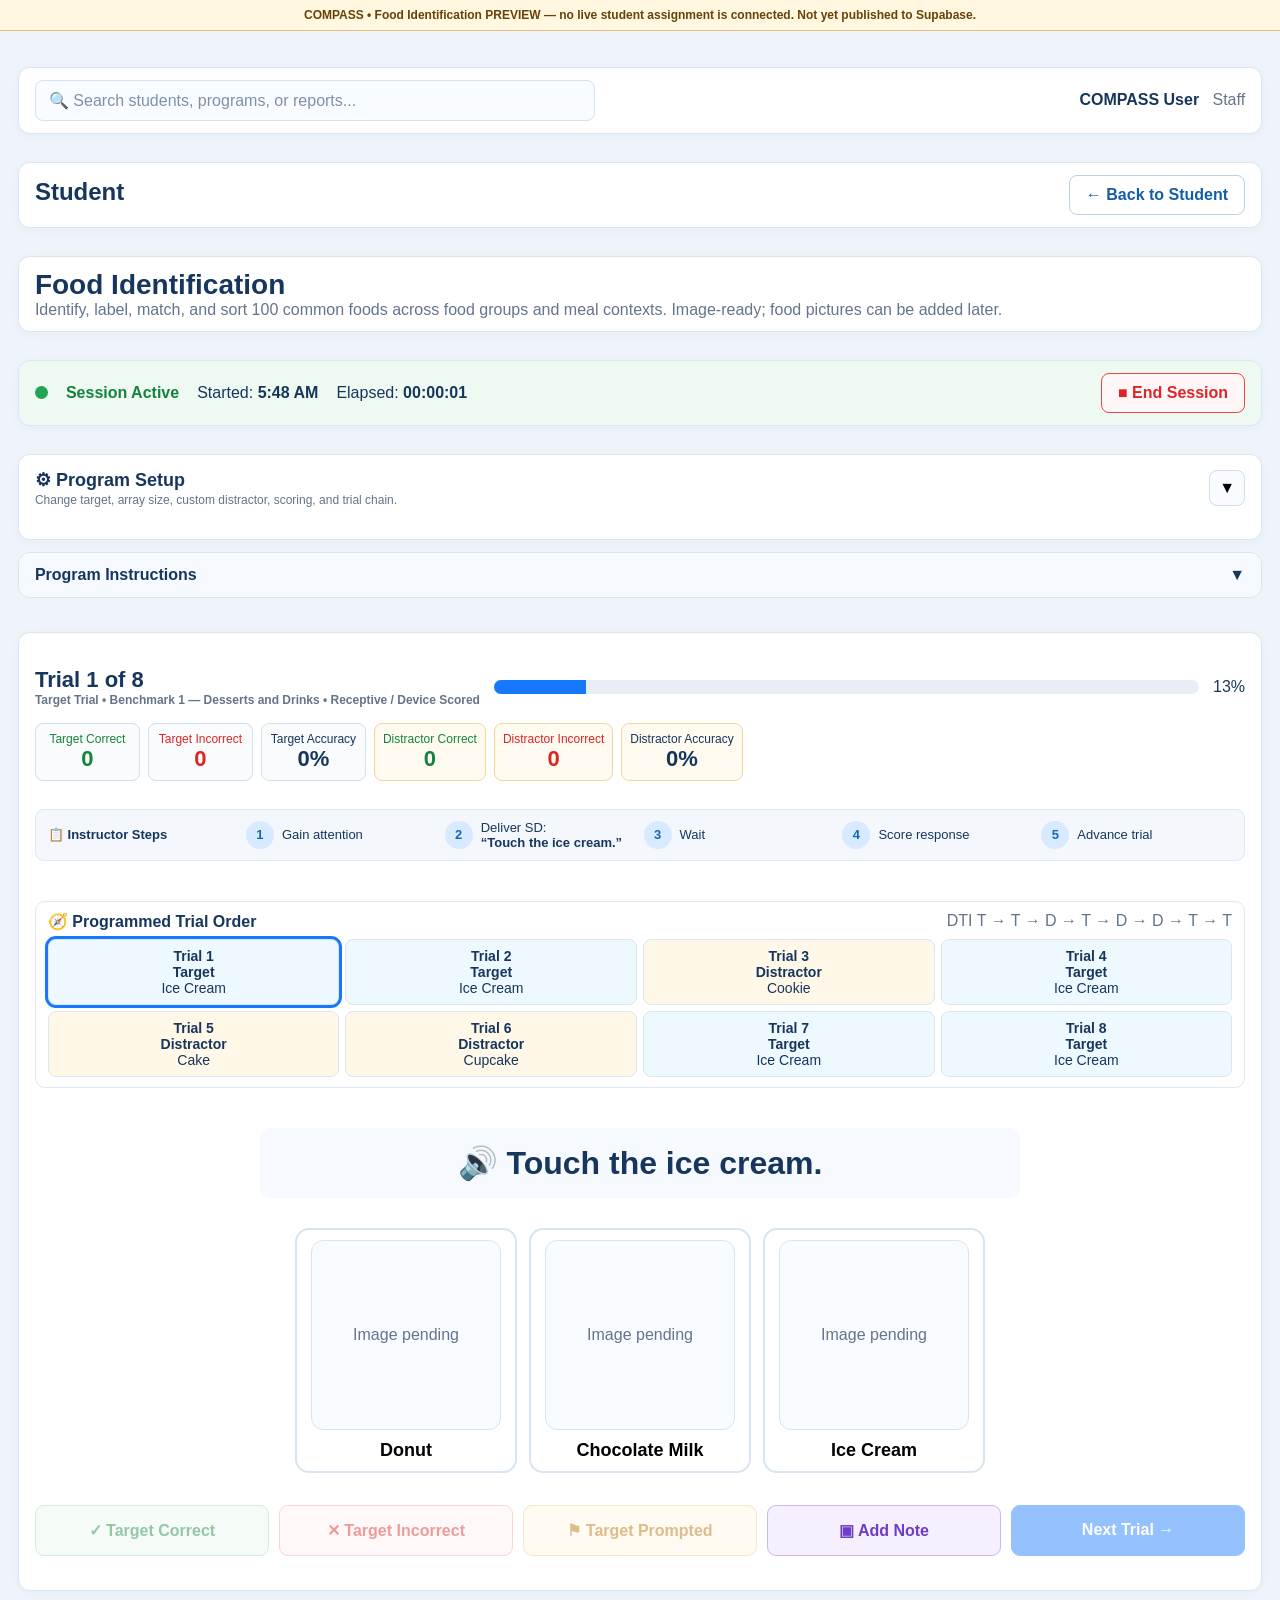
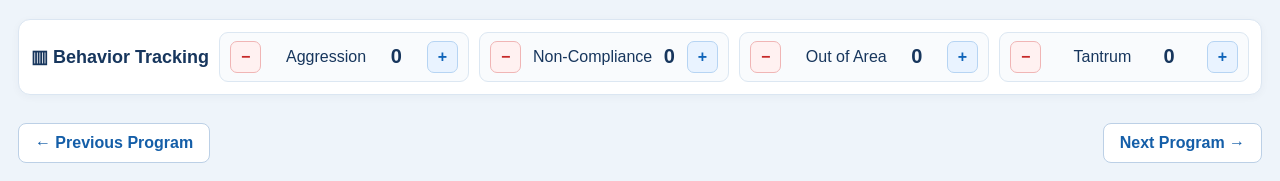
==== food-identification-real-objects-preview.html @ 5c84ad01 "Preview Food Identification real-object mode without publishing to Supabase" ====
<!DOCTYPE html>
<html lang="en">
<head>
<script>window.COMPASS_PROGRAM_CONFIG={"ui":{"image_ready":true,"circuit_chain":true,"benchmark_dropdown":true,"program_setup_rows":2,"mastered_target_distractor":true,"apply_save_inside_program_setup":true,"sorting_subcategory_conditional":true},"targets":[{"id":1,"key":"food-001-ice-cream","name":"Ice Cream","image":null,"metadata":{"category":"Dessert","benchmark":"Starter 1–5","wiki_title":"Ice cream","benchmark_id":"FOOD-B1","image_policy":"Wikimedia Commons Public Domain / CC0 / PDDL only","image_search":"ice cream dessert cone","benchmark_name":"Desserts and Drinks","benchmark_number":1,"sorting_categories":["desserts"]}},{"id":2,"key":"food-002-cookie","name":"Cookie","image":null,"metadata":{"category":"Dessert","benchmark":"Starter 1–5","wiki_title":"Cookie","benchmark_id":"FOOD-B1","image_policy":"Wikimedia Commons Public Domain / CC0 / PDDL only","image_search":"cookie dessert food","benchmark_name":"Desserts and Drinks","benchmark_number":1,"sorting_categories":["desserts"]}},{"id":3,"key":"food-003-cake","name":"Cake","image":null,"metadata":{"category":"Dessert","benchmark":"Starter 1–5","wiki_title":"Cake","benchmark_id":"FOOD-B1","image_policy":"Wikimedia Commons Public Domain / CC0 / PDDL only","image_search":"cake dessert food","benchmark_name":"Desserts and Drinks","benchmark_number":1,"sorting_categories":["desserts"]}},{"id":4,"key":"food-004-cupcake","name":"Cupcake","image":null,"metadata":{"category":"Dessert","benchmark":"Starter 1–5","wiki_title":"Cupcake","benchmark_id":"FOOD-B1","image_policy":"Wikimedia Commons Public Domain / CC0 / PDDL only","image_search":"cupcake dessert food","benchmark_name":"Desserts and Drinks","benchmark_number":1,"sorting_categories":["desserts"]}},{"id":5,"key":"food-005-donut","name":"Donut","image":null,"metadata":{"category":"Dessert","benchmark":"Starter 1–5","wiki_title":"Doughnut","benchmark_id":"FOOD-B1","image_policy":"Wikimedia Commons Public Domain / CC0 / PDDL only","image_search":"doughnut donut food","benchmark_name":"Desserts and Drinks","benchmark_number":1,"sorting_categories":["desserts"]}},{"id":6,"key":"food-006-brownie","name":"Brownie","image":null,"metadata":{"category":"Dessert","benchmark":"Early 1–10","wiki_title":"Chocolate brownie","benchmark_id":"FOOD-B1","image_policy":"Wikimedia Commons Public Domain / CC0 / PDDL only","image_search":"chocolate brownie dessert food","benchmark_name":"Desserts and Drinks","benchmark_number":1,"sorting_categories":["desserts"]}},{"id":7,"key":"food-007-pie","name":"Pie","image":null,"metadata":{"category":"Dessert","benchmark":"Early 1–10","wiki_title":"Pie","benchmark_id":"FOOD-B1","image_policy":"Wikimedia Commons Public Domain / CC0 / PDDL only","image_search":"pie dessert food","benchmark_name":"Desserts and Drinks","benchmark_number":1,"sorting_categories":["desserts"]}},{"id":8,"key":"food-008-popsicle","name":"Popsicle","image":null,"metadata":{"category":"Dessert","benchmark":"Early 1–10","wiki_title":"Ice pop","benchmark_id":"FOOD-B1","image_policy":"Wikimedia Commons Public Domain / CC0 / PDDL only","image_search":"ice pop popsicle frozen dessert","benchmark_name":"Desserts and Drinks","benchmark_number":1,"sorting_categories":["desserts"]}},{"id":9,"key":"food-009-pudding","name":"Pudding","image":null,"metadata":{"category":"Dessert","benchmark":"Early 1–10","wiki_title":"Pudding","benchmark_id":"FOOD-B1","image_policy":"Wikimedia Commons Public Domain / CC0 / PDDL only","image_search":"pudding dessert food","benchmark_name":"Desserts and Drinks","benchmark_number":1,"sorting_categories":["desserts"]}},{"id":10,"key":"food-010-chocolate","name":"Chocolate","image":null,"metadata":{"category":"Dessert","benchmark":"Early 1–10","wiki_title":"Chocolate","benchmark_id":"FOOD-B1","image_policy":"Wikimedia Commons Public Domain / CC0 / PDDL only","image_search":"chocolate pieces food","benchmark_name":"Desserts and Drinks","benchmark_number":1,"sorting_categories":["desserts"]}},{"id":11,"key":"food-011-candy","name":"Candy","image":null,"metadata":{"category":"Dessert","benchmark":"Intermediate 1–20","wiki_title":"Candy","benchmark_id":"FOOD-B1","image_policy":"Wikimedia Commons Public Domain / CC0 / PDDL only","image_search":"candy sweets food","benchmark_name":"Desserts and Drinks","benchmark_number":1,"sorting_categories":["desserts"]}},{"id":12,"key":"food-012-water","name":"Water","image":null,"metadata":{"category":"Drink","benchmark":"Intermediate 1–20","wiki_title":"Drinking water","benchmark_id":"FOOD-B1","image_policy":"Wikimedia Commons Public Domain / CC0 / PDDL only","image_search":"glass drinking water","benchmark_name":"Desserts and Drinks","benchmark_number":1,"sorting_categories":["drinks"]}},{"id":13,"key":"food-013-milk","name":"Milk","image":null,"metadata":{"category":"Drink","benchmark":"Intermediate 1–20","wiki_title":"Milk","benchmark_id":"FOOD-B1","image_policy":"Wikimedia Commons Public Domain / CC0 / PDDL only","image_search":"glass milk drink","benchmark_name":"Desserts and Drinks","benchmark_number":1,"sorting_categories":["drinks"]}},{"id":14,"key":"food-014-apple-juice","name":"Apple Juice","image":null,"metadata":{"category":"Drink","benchmark":"Intermediate 1–20","wiki_title":"Apple juice","benchmark_id":"FOOD-B1","image_policy":"Wikimedia Commons Public Domain / CC0 / PDDL only","image_search":"apple juice drink glass","benchmark_name":"Desserts and Drinks","benchmark_number":1,"sorting_categories":["drinks"]}},{"id":15,"key":"food-015-orange-juice","name":"Orange Juice","image":null,"metadata":{"category":"Drink","benchmark":"Intermediate 1–20","wiki_title":"Orange juice","benchmark_id":"FOOD-B1","image_policy":"Wikimedia Commons Public Domain / CC0 / PDDL only","image_search":"orange juice drink glass","benchmark_name":"Desserts and Drinks","benchmark_number":1,"sorting_categories":["drinks"]}},{"id":16,"key":"food-016-lemonade","name":"Lemonade","image":null,"metadata":{"category":"Drink","benchmark":"Intermediate 1–20","wiki_title":"Lemonade","benchmark_id":"FOOD-B1","image_policy":"Wikimedia Commons Public Domain / CC0 / PDDL only","image_search":"lemonade drink glass","benchmark_name":"Desserts and Drinks","benchmark_number":1,"sorting_categories":["drinks"]}},{"id":17,"key":"food-017-chocolate-milk","name":"Chocolate Milk","image":null,"metadata":{"category":"Drink","benchmark":"Intermediate 1–20","wiki_title":"Chocolate milk","benchmark_id":"FOOD-B1","image_policy":"Wikimedia Commons Public Domain / CC0 / PDDL only","image_search":"chocolate milk drink","benchmark_name":"Desserts and Drinks","benchmark_number":1,"sorting_categories":["drinks"]}},{"id":18,"key":"food-018-smoothie","name":"Smoothie","image":null,"metadata":{"category":"Drink","benchmark":"Intermediate 1–20","wiki_title":"Smoothie","benchmark_id":"FOOD-B1","image_policy":"Wikimedia Commons Public Domain / CC0 / PDDL only","image_search":"fruit smoothie drink","benchmark_name":"Desserts and Drinks","benchmark_number":1,"sorting_categories":["drinks"]}},{"id":19,"key":"food-019-tea","name":"Tea","image":null,"metadata":{"category":"Drink","benchmark":"Intermediate 1–20","wiki_title":"Tea","benchmark_id":"FOOD-B1","image_policy":"Wikimedia Commons Public Domain / CC0 / PDDL only","image_search":"cup tea drink","benchmark_name":"Desserts and Drinks","benchmark_number":1,"sorting_categories":["drinks"]}},{"id":20,"key":"food-020-coffee","name":"Coffee","image":null,"metadata":{"category":"Drink","benchmark":"Intermediate 1–20","wiki_title":"Coffee","benchmark_id":"FOOD-B1","image_policy":"Wikimedia Commons Public Domain / CC0 / PDDL only","image_search":"cup coffee drink","benchmark_name":"Desserts and Drinks","benchmark_number":1,"sorting_categories":["drinks"]}},{"id":21,"key":"food-021-chips","name":"Chips","image":null,"metadata":{"category":"Snack","benchmark":"Advanced 1–40","wiki_title":"Potato chip","benchmark_id":"FOOD-B2","image_policy":"Wikimedia Commons Public Domain / CC0 / PDDL only","image_search":"potato chips snack food","benchmark_name":"Snacks and Breakfast Foods","benchmark_number":2,"sorting_categories":["snacks"]}},{"id":22,"key":"food-022-crackers","name":"Crackers","image":null,"metadata":{"category":"Snack","benchmark":"Advanced 1–40","wiki_title":"Cracker (food)","benchmark_id":"FOOD-B2","image_policy":"Wikimedia Commons Public Domain / CC0 / PDDL only","image_search":"crackers snack food","benchmark_name":"Snacks and Breakfast Foods","benchmark_number":2,"sorting_categories":["snacks"]}},{"id":23,"key":"food-023-pretzels","name":"Pretzels","image":null,"metadata":{"category":"Snack","benchmark":"Advanced 1–40","wiki_title":"Pretzel","benchmark_id":"FOOD-B2","image_policy":"Wikimedia Commons Public Domain / CC0 / PDDL only","image_search":"pretzel snack food","benchmark_name":"Snacks and Breakfast Foods","benchmark_number":2,"sorting_categories":["snacks"]}},{"id":24,"key":"food-024-popcorn","name":"Popcorn","image":null,"metadata":{"category":"Snack","benchmark":"Advanced 1–40","wiki_title":"Popcorn","benchmark_id":"FOOD-B2","image_policy":"Wikimedia Commons Public Domain / CC0 / PDDL only","image_search":"popcorn snack bowl","benchmark_name":"Snacks and Breakfast Foods","benchmark_number":2,"sorting_categories":["snacks"]}},{"id":25,"key":"food-025-granola-bar","name":"Granola Bar","image":null,"metadata":{"category":"Snack","benchmark":"Advanced 1–40","wiki_title":"Granola bar","benchmark_id":"FOOD-B2","image_policy":"Wikimedia Commons Public Domain / CC0 / PDDL only","image_search":"granola bar snack","benchmark_name":"Snacks and Breakfast Foods","benchmark_number":2,"sorting_categories":["snacks"]}},{"id":26,"key":"food-026-applesauce","name":"Applesauce","image":null,"metadata":{"category":"Snack","benchmark":"Advanced 1–40","wiki_title":"Apple sauce","benchmark_id":"FOOD-B2","image_policy":"Wikimedia Commons Public Domain / CC0 / PDDL only","image_search":"applesauce food","benchmark_name":"Snacks and Breakfast Foods","benchmark_number":2,"sorting_categories":["snacks"]}},{"id":27,"key":"food-027-raisins","name":"Raisins","image":null,"metadata":{"category":"Snack","benchmark":"Advanced 1–40","wiki_title":"Raisin","benchmark_id":"FOOD-B2","image_policy":"Wikimedia Commons Public Domain / CC0 / PDDL only","image_search":"raisins food snack","benchmark_name":"Snacks and Breakfast Foods","benchmark_number":2,"sorting_categories":["snacks"]}},{"id":28,"key":"food-028-yogurt","name":"Yogurt","image":null,"metadata":{"category":"Snack","benchmark":"Advanced 1–40","wiki_title":"Yogurt","benchmark_id":"FOOD-B2","image_policy":"Wikimedia Commons Public Domain / CC0 / PDDL only","image_search":"yogurt food bowl","benchmark_name":"Snacks and Breakfast Foods","benchmark_number":2,"sorting_categories":["snacks"]}},{"id":29,"key":"food-029-cheese","name":"Cheese","image":null,"metadata":{"category":"Snack","benchmark":"Advanced 1–40","wiki_title":"Cheese","benchmark_id":"FOOD-B2","image_policy":"Wikimedia Commons Public Domain / CC0 / PDDL only","image_search":"cheese food","benchmark_name":"Snacks and Breakfast Foods","benchmark_number":2,"sorting_categories":["snacks"]}},{"id":30,"key":"food-030-trail-mix","name":"Trail Mix","image":null,"metadata":{"category":"Snack","benchmark":"Advanced 1–40","wiki_title":"Trail mix","benchmark_id":"FOOD-B2","image_policy":"Wikimedia Commons Public Domain / CC0 / PDDL only","image_search":"trail mix snack","benchmark_name":"Snacks and Breakfast Foods","benchmark_number":2,"sorting_categories":["snacks"]}},{"id":31,"key":"food-031-peanut-butter","name":"Peanut Butter","image":null,"metadata":{"category":"Snack / Spread","benchmark":"Advanced 1–40","wiki_title":"Peanut butter","benchmark_id":"FOOD-B2","image_policy":"Wikimedia Commons Public Domain / CC0 / PDDL only","image_search":"peanut butter spread","benchmark_name":"Snacks and Breakfast Foods","benchmark_number":2,"sorting_categories":["snacks","condiments_spreads"]}},{"id":32,"key":"food-032-cereal","name":"Cereal","image":null,"metadata":{"category":"Breakfast","benchmark":"Advanced 1–40","wiki_title":"Breakfast cereal","benchmark_id":"FOOD-B2","image_policy":"Wikimedia Commons Public Domain / CC0 / PDDL only","image_search":"breakfast cereal bowl","benchmark_name":"Snacks and Breakfast Foods","benchmark_number":2,"sorting_categories":["breakfast"]}},{"id":33,"key":"food-033-pancakes","name":"Pancakes","image":null,"metadata":{"category":"Breakfast","benchmark":"Advanced 1–40","wiki_title":"Pancake","benchmark_id":"FOOD-B2","image_policy":"Wikimedia Commons Public Domain / CC0 / PDDL only","image_search":"pancakes breakfast food","benchmark_name":"Snacks and Breakfast Foods","benchmark_number":2,"sorting_categories":["breakfast"]}},{"id":34,"key":"food-034-waffles","name":"Waffles","image":null,"metadata":{"category":"Breakfast","benchmark":"Advanced 1–40","wiki_title":"Waffle","benchmark_id":"FOOD-B2","image_policy":"Wikimedia Commons Public Domain / CC0 / PDDL only","image_search":"waffles breakfast food","benchmark_name":"Snacks and Breakfast Foods","benchmark_number":2,"sorting_categories":["breakfast"]}},{"id":35,"key":"food-035-eggs","name":"Eggs","image":null,"metadata":{"category":"Breakfast","benchmark":"Advanced 1–40","wiki_title":"Fried egg","benchmark_id":"FOOD-B2","image_policy":"Wikimedia Commons Public Domain / CC0 / PDDL only","image_search":"cooked eggs breakfast","benchmark_name":"Snacks and Breakfast Foods","benchmark_number":2,"sorting_categories":["breakfast"]}},{"id":36,"key":"food-036-toast","name":"Toast","image":null,"metadata":{"category":"Breakfast","benchmark":"Advanced 1–40","wiki_title":"Toast (food)","benchmark_id":"FOOD-B2","image_policy":"Wikimedia Commons Public Domain / CC0 / PDDL only","image_search":"toast bread breakfast food","benchmark_name":"Snacks and Breakfast Foods","benchmark_number":2,"sorting_categories":["breakfast"]}},{"id":37,"key":"food-037-bacon","name":"Bacon","image":null,"metadata":{"category":"Breakfast","benchmark":"Advanced 1–40","wiki_title":"Bacon","benchmark_id":"FOOD-B2","image_policy":"Wikimedia Commons Public Domain / CC0 / PDDL only","image_search":"cooked bacon food","benchmark_name":"Snacks and Breakfast Foods","benchmark_number":2,"sorting_categories":["breakfast"]}},{"id":38,"key":"food-038-sausage","name":"Sausage","image":null,"metadata":{"category":"Breakfast","benchmark":"Advanced 1–40","wiki_title":"Breakfast sausage","benchmark_id":"FOOD-B2","image_policy":"Wikimedia Commons Public Domain / CC0 / PDDL only","image_search":"breakfast sausage cooked food","benchmark_name":"Snacks and Breakfast Foods","benchmark_number":2,"sorting_categories":["breakfast"]}},{"id":39,"key":"food-039-oatmeal","name":"Oatmeal","image":null,"metadata":{"category":"Breakfast","benchmark":"Advanced 1–40","wiki_title":"Oatmeal","benchmark_id":"FOOD-B2","image_policy":"Wikimedia Commons Public Domain / CC0 / PDDL only","image_search":"oatmeal bowl breakfast","benchmark_name":"Snacks and Breakfast Foods","benchmark_number":2,"sorting_categories":["breakfast"]}},{"id":40,"key":"food-040-bagel","name":"Bagel","image":null,"metadata":{"category":"Breakfast","benchmark":"Advanced 1–40","wiki_title":"Bagel","benchmark_id":"FOOD-B2","image_policy":"Wikimedia Commons Public Domain / CC0 / PDDL only","image_search":"bagel food","benchmark_name":"Snacks and Breakfast Foods","benchmark_number":2,"sorting_categories":["breakfast"]}},{"id":41,"key":"food-041-muffin","name":"Muffin","image":null,"metadata":{"category":"Breakfast","benchmark":"Full Library 1–100","wiki_title":"Muffin","benchmark_id":"FOOD-B2","image_policy":"Wikimedia Commons Public Domain / CC0 / PDDL only","image_search":"muffin food","benchmark_name":"Snacks and Breakfast Foods","benchmark_number":2,"sorting_categories":["breakfast"]}},{"id":42,"key":"food-042-french-toast","name":"French Toast","image":null,"metadata":{"category":"Breakfast","benchmark":"Full Library 1–100","wiki_title":"French toast","benchmark_id":"FOOD-B2","image_policy":"Wikimedia Commons Public Domain / CC0 / PDDL only","image_search":"french toast breakfast food","benchmark_name":"Snacks and Breakfast Foods","benchmark_number":2,"sorting_categories":["breakfast"]}},{"id":43,"key":"food-043-pizza","name":"Pizza","image":null,"metadata":{"category":"Meal","benchmark":"Full Library 1–100","wiki_title":"Pizza","benchmark_id":"FOOD-B3","image_policy":"Wikimedia Commons Public Domain / CC0 / PDDL only","image_search":"pizza food","benchmark_name":"Meals and Side Dishes","benchmark_number":3,"sorting_categories":["lunch","dinner"]}},{"id":44,"key":"food-044-hamburger","name":"Hamburger","image":null,"metadata":{"category":"Meal","benchmark":"Full Library 1–100","wiki_title":"Hamburger","benchmark_id":"FOOD-B3","image_policy":"Wikimedia Commons Public Domain / CC0 / PDDL only","image_search":"hamburger food","benchmark_name":"Meals and Side Dishes","benchmark_number":3,"sorting_categories":["lunch","dinner"]}},{"id":45,"key":"food-045-hot-dog","name":"Hot Dog","image":null,"metadata":{"category":"Meal","benchmark":"Full Library 1–100","wiki_title":"Hot dog","benchmark_id":"FOOD-B3","image_policy":"Wikimedia Commons Public Domain / CC0 / PDDL only","image_search":"hot dog food","benchmark_name":"Meals and Side Dishes","benchmark_number":3,"sorting_categories":["lunch","dinner"]}},{"id":46,"key":"food-046-chicken-nuggets","name":"Chicken Nuggets","image":null,"metadata":{"category":"Meal","benchmark":"Full Library 1–100","wiki_title":"Chicken nugget","benchmark_id":"FOOD-B3","image_policy":"Wikimedia Commons Public Domain / CC0 / PDDL only","image_search":"chicken nuggets food","benchmark_name":"Meals and Side Dishes","benchmark_number":3,"sorting_categories":["lunch","dinner"]}},{"id":47,"key":"food-047-sandwich","name":"Sandwich","image":null,"metadata":{"category":"Meal","benchmark":"Full Library 1–100","wiki_title":"Sandwich","benchmark_id":"FOOD-B3","image_policy":"Wikimedia Commons Public Domain / CC0 / PDDL only","image_search":"sandwich food","benchmark_name":"Meals and Side Dishes","benchmark_number":3,"sorting_categories":["lunch","dinner"]}},{"id":48,"key":"food-048-grilled-cheese","name":"Grilled Cheese","image":null,"metadata":{"category":"Meal","benchmark":"Full Library 1–100","wiki_title":"Grilled cheese","benchmark_id":"FOOD-B3","image_policy":"Wikimedia Commons Public Domain / CC0 / PDDL only","image_search":"grilled cheese sandwich food","benchmark_name":"Meals and Side Dishes","benchmark_number":3,"sorting_categories":["lunch","dinner"]}},{"id":49,"key":"food-049-spaghetti","name":"Spaghetti","image":null,"metadata":{"category":"Meal","benchmark":"Full Library 1–100","wiki_title":"Spaghetti","benchmark_id":"FOOD-B3","image_policy":"Wikimedia Commons Public Domain / CC0 / PDDL only","image_search":"spaghetti food plate","benchmark_name":"Meals and Side Dishes","benchmark_number":3,"sorting_categories":["lunch","dinner"]}},{"id":50,"key":"food-050-macaroni-and-cheese","name":"Macaroni and Cheese","image":null,"metadata":{"category":"Meal","benchmark":"Full Library 1–100","wiki_title":"Macaroni and cheese","benchmark_id":"FOOD-B3","image_policy":"Wikimedia Commons Public Domain / CC0 / PDDL only","image_search":"macaroni and cheese food","benchmark_name":"Meals and Side Dishes","benchmark_number":3,"sorting_categories":["lunch","dinner"]}},{"id":51,"key":"food-051-tacos","name":"Tacos","image":null,"metadata":{"category":"Meal","benchmark":"Full Library 1–100","wiki_title":"Taco","benchmark_id":"FOOD-B3","image_policy":"Wikimedia Commons Public Domain / CC0 / PDDL only","image_search":"tacos food","benchmark_name":"Meals and Side Dishes","benchmark_number":3,"sorting_categories":["lunch","dinner"]}},{"id":52,"key":"food-052-burrito","name":"Burrito","image":null,"metadata":{"category":"Meal","benchmark":"Full Library 1–100","wiki_title":"Burrito","benchmark_id":"FOOD-B3","image_policy":"Wikimedia Commons Public Domain / CC0 / PDDL only","image_search":"burrito food","benchmark_name":"Meals and Side Dishes","benchmark_number":3,"sorting_categories":["lunch","dinner"]}},{"id":53,"key":"food-053-chicken","name":"Chicken","image":null,"metadata":{"category":"Meal","benchmark":"Full Library 1–100","wiki_title":"Chicken as food","benchmark_id":"FOOD-B3","image_policy":"Wikimedia Commons Public Domain / CC0 / PDDL only","image_search":"cooked chicken food","benchmark_name":"Meals and Side Dishes","benchmark_number":3,"sorting_categories":["dinner"]}},{"id":54,"key":"food-054-steak","name":"Steak","image":null,"metadata":{"category":"Meal","benchmark":"Full Library 1–100","wiki_title":"Steak","benchmark_id":"FOOD-B3","image_policy":"Wikimedia Commons Public Domain / CC0 / PDDL only","image_search":"cooked steak food","benchmark_name":"Meals and Side Dishes","benchmark_number":3,"sorting_categories":["dinner"]}},{"id":55,"key":"food-055-fish","name":"Fish","image":null,"metadata":{"category":"Meal","benchmark":"Full Library 1–100","wiki_title":"Fish as food","benchmark_id":"FOOD-B3","image_policy":"Wikimedia Commons Public Domain / CC0 / PDDL only","image_search":"cooked fish food","benchmark_name":"Meals and Side Dishes","benchmark_number":3,"sorting_categories":["dinner"]}},{"id":56,"key":"food-056-meatballs","name":"Meatballs","image":null,"metadata":{"category":"Meal","benchmark":"Full Library 1–100","wiki_title":"Meatball","benchmark_id":"FOOD-B3","image_policy":"Wikimedia Commons Public Domain / CC0 / PDDL only","image_search":"meatballs food","benchmark_name":"Meals and Side Dishes","benchmark_number":3,"sorting_categories":["dinner"]}},{"id":57,"key":"food-057-lasagna","name":"Lasagna","image":null,"metadata":{"category":"Meal","benchmark":"Full Library 1–100","wiki_title":"Lasagna","benchmark_id":"FOOD-B3","image_policy":"Wikimedia Commons Public Domain / CC0 / PDDL only","image_search":"lasagna food","benchmark_name":"Meals and Side Dishes","benchmark_number":3,"sorting_categories":["dinner"]}},{"id":58,"key":"food-058-soup","name":"Soup","image":null,"metadata":{"category":"Meal","benchmark":"Full Library 1–100","wiki_title":"Soup","benchmark_id":"FOOD-B3","image_policy":"Wikimedia Commons Public Domain / CC0 / PDDL only","image_search":"bowl soup food","benchmark_name":"Meals and Side Dishes","benchmark_number":3,"sorting_categories":["lunch","dinner"]}},{"id":59,"key":"food-059-salad","name":"Salad","image":null,"metadata":{"category":"Meal","benchmark":"Full Library 1–100","wiki_title":"Salad","benchmark_id":"FOOD-B3","image_policy":"Wikimedia Commons Public Domain / CC0 / PDDL only","image_search":"salad bowl food","benchmark_name":"Meals and Side Dishes","benchmark_number":3,"sorting_categories":["lunch","dinner","sides"]}},{"id":60,"key":"food-060-rice","name":"Rice","image":null,"metadata":{"category":"Meal / Side","benchmark":"Full Library 1–100","wiki_title":"Cooked rice","benchmark_id":"FOOD-B3","image_policy":"Wikimedia Commons Public Domain / CC0 / PDDL only","image_search":"cooked rice bowl food","benchmark_name":"Meals and Side Dishes","benchmark_number":3,"sorting_categories":["dinner","sides"]}},{"id":61,"key":"food-061-french-fries","name":"French Fries","image":null,"metadata":{"category":"Side","benchmark":"Full Library 1–100","wiki_title":"French fries","benchmark_id":"FOOD-B3","image_policy":"Wikimedia Commons Public Domain / CC0 / PDDL only","image_search":"french fries food","benchmark_name":"Meals and Side Dishes","benchmark_number":3,"sorting_categories":["dinner","sides"]}},{"id":62,"key":"food-062-mashed-potatoes","name":"Mashed Potatoes","image":null,"metadata":{"category":"Side","benchmark":"Full Library 1–100","wiki_title":"Mashed potato","benchmark_id":"FOOD-B3","image_policy":"Wikimedia Commons Public Domain / CC0 / PDDL only","image_search":"mashed potatoes food","benchmark_name":"Meals and Side Dishes","benchmark_number":3,"sorting_categories":["dinner","sides"]}},{"id":63,"key":"food-063-baked-potato","name":"Baked Potato","image":null,"metadata":{"category":"Side","benchmark":"Full Library 1–100","wiki_title":"Baked potato","benchmark_id":"FOOD-B3","image_policy":"Wikimedia Commons Public Domain / CC0 / PDDL only","image_search":"baked potato food","benchmark_name":"Meals and Side Dishes","benchmark_number":3,"sorting_categories":["dinner","sides"]}},{"id":64,"key":"food-064-dinner-roll","name":"Dinner Roll","image":null,"metadata":{"category":"Side","benchmark":"Full Library 1–100","wiki_title":"Bread roll","benchmark_id":"FOOD-B3","image_policy":"Wikimedia Commons Public Domain / CC0 / PDDL only","image_search":"dinner roll bread food","benchmark_name":"Meals and Side Dishes","benchmark_number":3,"sorting_categories":["dinner","sides"]}},{"id":65,"key":"food-065-pasta","name":"Pasta","image":null,"metadata":{"category":"Side / Meal","benchmark":"Full Library 1–100","wiki_title":"Pasta","benchmark_id":"FOOD-B3","image_policy":"Wikimedia Commons Public Domain / CC0 / PDDL only","image_search":"cooked pasta food","benchmark_name":"Meals and Side Dishes","benchmark_number":3,"sorting_categories":["dinner","sides"]}},{"id":66,"key":"food-066-beans","name":"Beans","image":null,"metadata":{"category":"Side","benchmark":"Full Library 1–100","wiki_title":"Baked beans","benchmark_id":"FOOD-B3","image_policy":"Wikimedia Commons Public Domain / CC0 / PDDL only","image_search":"cooked beans side food","benchmark_name":"Meals and Side Dishes","benchmark_number":3,"sorting_categories":["dinner","sides"]}},{"id":67,"key":"food-067-apple","name":"Apple","image":null,"metadata":{"category":"Fruit","benchmark":"Full Library 1–100","wiki_title":"Apple","benchmark_id":"FOOD-B4","image_policy":"Wikimedia Commons Public Domain / CC0 / PDDL only","image_search":"apple fruit","benchmark_name":"Fruits","benchmark_number":4,"sorting_categories":["fruits"]}},{"id":68,"key":"food-068-banana","name":"Banana","image":null,"metadata":{"category":"Fruit","benchmark":"Full Library 1–100","wiki_title":"Banana","benchmark_id":"FOOD-B4","image_policy":"Wikimedia Commons Public Domain / CC0 / PDDL only","image_search":"banana fruit","benchmark_name":"Fruits","benchmark_number":4,"sorting_categories":["fruits"]}},{"id":69,"key":"food-069-orange","name":"Orange","image":null,"metadata":{"category":"Fruit","benchmark":"Full Library 1–100","wiki_title":"Orange (fruit)","benchmark_id":"FOOD-B4","image_policy":"Wikimedia Commons Public Domain / CC0 / PDDL only","image_search":"orange fruit","benchmark_name":"Fruits","benchmark_number":4,"sorting_categories":["fruits"]}},{"id":70,"key":"food-070-grapes","name":"Grapes","image":null,"metadata":{"category":"Fruit","benchmark":"Full Library 1–100","wiki_title":"Grape","benchmark_id":"FOOD-B4","image_policy":"Wikimedia Commons Public Domain / CC0 / PDDL only","image_search":"grapes fruit","benchmark_name":"Fruits","benchmark_number":4,"sorting_categories":["fruits"]}},{"id":71,"key":"food-071-strawberry","name":"Strawberry","image":null,"metadata":{"category":"Fruit","benchmark":"Full Library 1–100","wiki_title":"Strawberry","benchmark_id":"FOOD-B4","image_policy":"Wikimedia Commons Public Domain / CC0 / PDDL only","image_search":"strawberry fruit","benchmark_name":"Fruits","benchmark_number":4,"sorting_categories":["fruits"]}},{"id":72,"key":"food-072-watermelon","name":"Watermelon","image":null,"metadata":{"category":"Fruit","benchmark":"Full Library 1–100","wiki_title":"Watermelon","benchmark_id":"FOOD-B4","image_policy":"Wikimedia Commons Public Domain / CC0 / PDDL only","image_search":"watermelon fruit","benchmark_name":"Fruits","benchmark_number":4,"sorting_categories":["fruits"]}},{"id":73,"key":"food-073-blueberries","name":"Blueberries","image":null,"metadata":{"category":"Fruit","benchmark":"Full Library 1–100","wiki_title":"Blueberry","benchmark_id":"FOOD-B4","image_policy":"Wikimedia Commons Public Domain / CC0 / PDDL only","image_search":"blueberries fruit","benchmark_name":"Fruits","benchmark_number":4,"sorting_categories":["fruits"]}},{"id":74,"key":"food-074-pineapple","name":"Pineapple","image":null,"metadata":{"category":"Fruit","benchmark":"Full Library 1–100","wiki_title":"Pineapple","benchmark_id":"FOOD-B4","image_policy":"Wikimedia Commons Public Domain / CC0 / PDDL only","image_search":"pineapple fruit","benchmark_name":"Fruits","benchmark_number":4,"sorting_categories":["fruits"]}},{"id":75,"key":"food-075-peach","name":"Peach","image":null,"metadata":{"category":"Fruit","benchmark":"Full Library 1–100","wiki_title":"Peach","benchmark_id":"FOOD-B4","image_policy":"Wikimedia Commons Public Domain / CC0 / PDDL only","image_search":"peach fruit","benchmark_name":"Fruits","benchmark_number":4,"sorting_categories":["fruits"]}},{"id":76,"key":"food-076-pear","name":"Pear","image":null,"metadata":{"category":"Fruit","benchmark":"Full Library 1–100","wiki_title":"Pear","benchmark_id":"FOOD-B4","image_policy":"Wikimedia Commons Public Domain / CC0 / PDDL only","image_search":"pear fruit","benchmark_name":"Fruits","benchmark_number":4,"sorting_categories":["fruits"]}},{"id":77,"key":"food-077-mango","name":"Mango","image":null,"metadata":{"category":"Fruit","benchmark":"Full Library 1–100","wiki_title":"Mango","benchmark_id":"FOOD-B4","image_policy":"Wikimedia Commons Public Domain / CC0 / PDDL only","image_search":"mango fruit","benchmark_name":"Fruits","benchmark_number":4,"sorting_categories":["fruits"]}},{"id":78,"key":"food-078-kiwi","name":"Kiwi","image":null,"metadata":{"category":"Fruit","benchmark":"Full Library 1–100","wiki_title":"Kiwifruit","benchmark_id":"FOOD-B4","image_policy":"Wikimedia Commons Public Domain / CC0 / PDDL only","image_search":"kiwifruit","benchmark_name":"Fruits","benchmark_number":4,"sorting_categories":["fruits"]}},{"id":79,"key":"food-079-cherries","name":"Cherries","image":null,"metadata":{"category":"Fruit","benchmark":"Full Library 1–100","wiki_title":"Cherry","benchmark_id":"FOOD-B4","image_policy":"Wikimedia Commons Public Domain / CC0 / PDDL only","image_search":"cherries fruit","benchmark_name":"Fruits","benchmark_number":4,"sorting_categories":["fruits"]}},{"id":80,"key":"food-080-raspberries","name":"Raspberries","image":null,"metadata":{"category":"Fruit","benchmark":"Full Library 1–100","wiki_title":"Raspberry","benchmark_id":"FOOD-B4","image_policy":"Wikimedia Commons Public Domain / CC0 / PDDL only","image_search":"raspberries fruit","benchmark_name":"Fruits","benchmark_number":4,"sorting_categories":["fruits"]}},{"id":81,"key":"food-081-cantaloupe","name":"Cantaloupe","image":null,"metadata":{"category":"Fruit","benchmark":"Full Library 1–100","wiki_title":"Cantaloupe","benchmark_id":"FOOD-B4","image_policy":"Wikimedia Commons Public Domain / CC0 / PDDL only","image_search":"cantaloupe melon","benchmark_name":"Fruits","benchmark_number":4,"sorting_categories":["fruits"]}},{"id":82,"key":"food-082-carrot","name":"Carrot","image":null,"metadata":{"category":"Vegetable","benchmark":"Full Library 1–100","wiki_title":"Carrot","benchmark_id":"FOOD-B5","image_policy":"Wikimedia Commons Public Domain / CC0 / PDDL only","image_search":"carrot vegetable","benchmark_name":"Vegetables, Condiments, and Spreads","benchmark_number":5,"sorting_categories":["vegetables"]}},{"id":83,"key":"food-083-broccoli","name":"Broccoli","image":null,"metadata":{"category":"Vegetable","benchmark":"Full Library 1–100","wiki_title":"Broccoli","benchmark_id":"FOOD-B5","image_policy":"Wikimedia Commons Public Domain / CC0 / PDDL only","image_search":"broccoli vegetable","benchmark_name":"Vegetables, Condiments, and Spreads","benchmark_number":5,"sorting_categories":["vegetables"]}},{"id":84,"key":"food-084-corn","name":"Corn","image":null,"metadata":{"category":"Vegetable","benchmark":"Full Library 1–100","wiki_title":"Corn on the cob","benchmark_id":"FOOD-B5","image_policy":"Wikimedia Commons Public Domain / CC0 / PDDL only","image_search":"corn cob food","benchmark_name":"Vegetables, Condiments, and Spreads","benchmark_number":5,"sorting_categories":["vegetables"]}},{"id":85,"key":"food-085-peas","name":"Peas","image":null,"metadata":{"category":"Vegetable","benchmark":"Full Library 1–100","wiki_title":"Pea","benchmark_id":"FOOD-B5","image_policy":"Wikimedia Commons Public Domain / CC0 / PDDL only","image_search":"green peas food","benchmark_name":"Vegetables, Condiments, and Spreads","benchmark_number":5,"sorting_categories":["vegetables"]}},{"id":86,"key":"food-086-green-beans","name":"Green Beans","image":null,"metadata":{"category":"Vegetable","benchmark":"Full Library 1–100","wiki_title":"Green bean","benchmark_id":"FOOD-B5","image_policy":"Wikimedia Commons Public Domain / CC0 / PDDL only","image_search":"green beans vegetable","benchmark_name":"Vegetables, Condiments, and Spreads","benchmark_number":5,"sorting_categories":["vegetables"]}},{"id":87,"key":"food-087-potato","name":"Potato","image":null,"metadata":{"category":"Vegetable","benchmark":"Full Library 1–100","wiki_title":"Potato","benchmark_id":"FOOD-B5","image_policy":"Wikimedia Commons Public Domain / CC0 / PDDL only","image_search":"potato vegetable","benchmark_name":"Vegetables, Condiments, and Spreads","benchmark_number":5,"sorting_categories":["vegetables"]}},{"id":88,"key":"food-088-tomato","name":"Tomato","image":null,"metadata":{"category":"Vegetable","benchmark":"Full Library 1–100","wiki_title":"Tomato","benchmark_id":"FOOD-B5","image_policy":"Wikimedia Commons Public Domain / CC0 / PDDL only","image_search":"tomato food","benchmark_name":"Vegetables, Condiments, and Spreads","benchmark_number":5,"sorting_categories":["vegetables"]}},{"id":89,"key":"food-089-cucumber","name":"Cucumber","image":null,"metadata":{"category":"Vegetable","benchmark":"Full Library 1–100","wiki_title":"Cucumber","benchmark_id":"FOOD-B5","image_policy":"Wikimedia Commons Public Domain / CC0 / PDDL only","image_search":"cucumber vegetable","benchmark_name":"Vegetables, Condiments, and Spreads","benchmark_number":5,"sorting_categories":["vegetables"]}},{"id":90,"key":"food-090-lettuce","name":"Lettuce","image":null,"metadata":{"category":"Vegetable","benchmark":"Full Library 1–100","wiki_title":"Lettuce","benchmark_id":"FOOD-B5","image_policy":"Wikimedia Commons Public Domain / CC0 / PDDL only","image_search":"lettuce vegetable","benchmark_name":"Vegetables, Condiments, and Spreads","benchmark_number":5,"sorting_categories":["vegetables"]}},{"id":91,"key":"food-091-spinach","name":"Spinach","image":null,"metadata":{"category":"Vegetable","benchmark":"Full Library 1–100","wiki_title":"Spinach","benchmark_id":"FOOD-B5","image_policy":"Wikimedia Commons Public Domain / CC0 / PDDL only","image_search":"spinach leaves food","benchmark_name":"Vegetables, Condiments, and Spreads","benchmark_number":5,"sorting_categories":["vegetables"]}},{"id":92,"key":"food-092-celery","name":"Celery","image":null,"metadata":{"category":"Vegetable","benchmark":"Full Library 1–100","wiki_title":"Celery","benchmark_id":"FOOD-B5","image_policy":"Wikimedia Commons Public Domain / CC0 / PDDL only","image_search":"celery vegetable","benchmark_name":"Vegetables, Condiments, and Spreads","benchmark_number":5,"sorting_categories":["vegetables"]}},{"id":93,"key":"food-093-bell-pepper","name":"Bell Pepper","image":null,"metadata":{"category":"Vegetable","benchmark":"Full Library 1–100","wiki_title":"Bell pepper","benchmark_id":"FOOD-B5","image_policy":"Wikimedia Commons Public Domain / CC0 / PDDL only","image_search":"bell pepper vegetable","benchmark_name":"Vegetables, Condiments, and Spreads","benchmark_number":5,"sorting_categories":["vegetables"]}},{"id":94,"key":"food-094-onion","name":"Onion","image":null,"metadata":{"category":"Vegetable","benchmark":"Full Library 1–100","wiki_title":"Onion","benchmark_id":"FOOD-B5","image_policy":"Wikimedia Commons Public Domain / CC0 / PDDL only","image_search":"onion vegetable","benchmark_name":"Vegetables, Condiments, and Spreads","benchmark_number":5,"sorting_categories":["vegetables"]}},{"id":95,"key":"food-095-sweet-potato","name":"Sweet Potato","image":null,"metadata":{"category":"Vegetable","benchmark":"Full Library 1–100","wiki_title":"Sweet potato","benchmark_id":"FOOD-B5","image_policy":"Wikimedia Commons Public Domain / CC0 / PDDL only","image_search":"sweet potato vegetable","benchmark_name":"Vegetables, Condiments, and Spreads","benchmark_number":5,"sorting_categories":["vegetables"]}},{"id":96,"key":"food-096-cauliflower","name":"Cauliflower","image":null,"metadata":{"category":"Vegetable","benchmark":"Full Library 1–100","wiki_title":"Cauliflower","benchmark_id":"FOOD-B5","image_policy":"Wikimedia Commons Public Domain / CC0 / PDDL only","image_search":"cauliflower vegetable","benchmark_name":"Vegetables, Condiments, and Spreads","benchmark_number":5,"sorting_categories":["vegetables"]}},{"id":97,"key":"food-097-ketchup","name":"Ketchup","image":null,"metadata":{"category":"Condiment","benchmark":"Full Library 1–100","wiki_title":"Ketchup","benchmark_id":"FOOD-B5","image_policy":"Wikimedia Commons Public Domain / CC0 / PDDL only","image_search":"ketchup condiment food","benchmark_name":"Vegetables, Condiments, and Spreads","benchmark_number":5,"sorting_categories":["condiments_spreads"]}},{"id":98,"key":"food-098-mustard","name":"Mustard","image":null,"metadata":{"category":"Condiment","benchmark":"Full Library 1–100","wiki_title":"Mustard (condiment)","benchmark_id":"FOOD-B5","image_policy":"Wikimedia Commons Public Domain / CC0 / PDDL only","image_search":"mustard condiment food","benchmark_name":"Vegetables, Condiments, and Spreads","benchmark_number":5,"sorting_categories":["condiments_spreads"]}},{"id":99,"key":"food-099-jelly","name":"Jelly","image":null,"metadata":{"category":"Condiment / Spread","benchmark":"Full Library 1–100","wiki_title":"Fruit preserves","benchmark_id":"FOOD-B5","image_policy":"Wikimedia Commons Public Domain / CC0 / PDDL only","image_search":"fruit jelly preserves spread","benchmark_name":"Vegetables, Condiments, and Spreads","benchmark_number":5,"sorting_categories":["condiments_spreads"]}},{"id":100,"key":"food-100-syrup","name":"Syrup","image":null,"metadata":{"category":"Condiment","benchmark":"Full Library 1–100","wiki_title":"Maple syrup","benchmark_id":"FOOD-B5","image_policy":"Wikimedia Commons Public Domain / CC0 / PDDL only","image_search":"maple syrup food","benchmark_name":"Vegetables, Condiments, and Spreads","benchmark_number":5,"sorting_categories":["condiments_spreads"]}}],"sd_prefix":"Touch the ","benchmarks":[{"id":"FOOD-B1","name":"Desserts and Drinks","objective":"Identify and label common desserts and beverages across realistic exemplars.","mastery_pct":80},{"id":"FOOD-B2","name":"Snacks and Breakfast Foods","objective":"Identify common snack, spread, and breakfast items and discriminate visually similar foods.","mastery_pct":80},{"id":"FOOD-B3","name":"Meals and Side Dishes","objective":"Identify prepared meal foods and side dishes across varied presentations.","mastery_pct":80},{"id":"FOOD-B4","name":"Fruits","objective":"Identify a broad range of common fruits across whole, cut, and varied realistic examples.","mastery_pct":80},{"id":"FOOD-B5","name":"Vegetables, Condiments, and Spreads","objective":"Identify common vegetables and meal-support foods such as condiments and spreads.","mastery_pct":80}],"runner_key":"compass-food-identification","skill_type":"Receptive","description":"Identify, label, match, and sort 100 common foods across food groups and meal contexts. Image-ready; food pictures can be added later.","mastery_pct":80,"matching_sd":"Match the same food.","reviewed_at":"2026-09-25","skill_types":["Receptive","Expressive","Matching","Sorting/Classifying"],"program_code":"CP-FOOD-IDENTIFICATION","program_name":"Food Identification","scoring_mode":"device","circuit_scope":"active_benchmark_or_sorting_subcategory","default_chain":"T,T,D,T,D,D,T,T","benchmark_sets":[{"id":"FOOD-B1","name":"Desserts and Drinks","number":1,"objective":"Identify and label common desserts and beverages.","target_count":20},{"id":"FOOD-B2","name":"Snacks and Breakfast Foods","number":2,"objective":"Identify common snacks, spreads, and breakfast foods.","target_count":22},{"id":"FOOD-B3","name":"Meals and Side Dishes","number":3,"objective":"Identify prepared meals and side dishes.","target_count":24},{"id":"FOOD-B4","name":"Fruits","number":4,"objective":"Identify common fruits across varied exemplars.","target_count":15},{"id":"FOOD-B5","name":"Vegetables, Condiments, and Spreads","number":5,"objective":"Identify common vegetables, condiments, and spreads.","target_count":19}],"runner_version":1,"benchmark_model":"food_category_progression","ipad_gen7_ready":true,"program_version":"v3-benchmarks-sorting-circuit-mastered-targets","circuit_order_mode":"random_each_run","default_array_size":3,"sorting_subcategories":[{"id":"fruits","name":"Fruits"},{"id":"vegetables","name":"Vegetables"},{"id":"breakfast","name":"Breakfast"},{"id":"lunch","name":"Lunch"},{"id":"dinner","name":"Dinner"},{"id":"snacks","name":"Snacks"},{"id":"desserts","name":"Desserts"},{"id":"drinks","name":"Drinks"},{"id":"condiments_spreads","name":"Condiments & Spreads"},{"id":"sides","name":"Sides"}],"circuit_no_immediate_repeat":true};</script>
<style>.compass-preview-notice{position:sticky;top:0;z-index:9999;padding:8px 16px;background:#fff7df;color:#664308;border-bottom:1px solid #e5c275;text-align:center;font:700 12px Arial}</style>
<meta charset="UTF-8" />
<meta name="viewport" content="width=device-width, initial-scale=1.0" />
<title>COMPASS Master Runner</title>
<style>
:root{--blue:#1677ff;--navy:#17365d;--border:#dbe6f2;--muted:#64748b;--bg:#eef4fa}
*{box-sizing:border-box}html,body{margin:0;min-height:100%;font-family:Arial,Helvetica,sans-serif;color:var(--navy);background:var(--bg)}button,select,input{font:inherit}.app{min-height:100vh}.main{width:100%;max-width:1900px;margin:auto;padding:clamp(10px,1.4vw,28px)}
.topbar,.student-card,.program-card,.sessionbar,.program-setup,.workspace,.behaviorbar{background:#fff;border:1px solid var(--border);border-radius:12px;box-shadow:0 2px 8px rgba(20,45,70,.04)}
.topbar,.student-card,.program-card,.sessionbar{display:flex;align-items:center;justify-content:space-between;gap:14px;padding:12px 16px;margin-bottom:10px}.search{width:min(560px,50vw);padding:10px 13px;border:1px solid #d5e2ef;border-radius:8px;background:#f8fbff;color:#8091a5}.student-card h2{margin:0 0 5px}.muted{color:var(--muted)}
.btn{border:1px solid #bcd0e6;background:#fff;border-radius:8px;padding:10px 16px;color:#145ea8;font-weight:700;cursor:pointer}.program-title{display:flex;align-items:center;gap:12px}.program-logo{width:58px;height:58px;border-radius:12px;object-fit:cover;border:1px solid #d8e7f6;background:#f3f7fb}.program-name{font-size:28px;font-weight:800}.sessionbar{background:#eefaf1}.sessionleft{display:flex;align-items:center;gap:18px;flex-wrap:wrap}.dot{width:13px;height:13px;border-radius:50%;background:#23a455}.endbtn{border:1px solid #ef4444;color:#dc2626;background:#fff7f7;padding:10px 16px;border-radius:8px;font-weight:700;cursor:pointer}
.program-setup{padding:14px 16px;margin-bottom:10px}.setup-header{display:flex;align-items:center;justify-content:space-between;cursor:pointer}.setup-title{font-size:18px;font-weight:800}.setup-subtitle{font-size:12px;color:var(--muted);margin-top:2px}.setup-toggle{width:36px;height:36px;border:1px solid #cfddea;background:#f8fbff;border-radius:8px;font-weight:800;cursor:pointer}.setup-body{margin-top:14px}.setup-grid{display:grid;grid-template-columns:repeat(auto-fit,minmax(170px,1fr));gap:12px;align-items:end}.setup-field label{display:block;font-size:12px;font-weight:800;color:#49657f;margin-bottom:5px}.setup-field select,.setup-field input{width:100%;padding:10px 11px;border:1px solid #cfddea;background:#f8fbff;border-radius:8px;color:var(--navy)}.toggle-wrap{display:flex;align-items:center;gap:10px;min-height:42px;padding:8px 10px;border:1px solid #cfddea;background:#f8fbff;border-radius:8px}.toggle-wrap input{width:18px;height:18px}.setup-actions{grid-column:1/-1;display:flex;justify-content:flex-end;gap:8px}.apply,.save{padding:11px 18px;border-radius:8px;font-weight:800;cursor:pointer}.apply{border:0;background:var(--blue);color:#fff}.save{border:1px solid #bcd0e6;background:#eef4fa;color:#145ea8}.preview{margin-top:10px;padding:9px 11px;border:1px dashed #cbd9e7;border-radius:8px;background:#f8fbff;font-size:12px;color:#526b84}.percent{position:relative}.percent span{position:absolute;right:12px;top:50%;transform:translateY(-50%);font-weight:800;color:#64748b}
.workspace{padding:16px;margin-bottom:10px}.trial-top{display:flex;gap:16px;align-items:center;justify-content:space-between;flex-wrap:wrap}.progress-wrap{display:flex;align-items:center;gap:14px;flex:1;min-width:min(520px,100%)}.trial-label{font-size:22px;font-weight:800;min-width:150px}.progress{height:14px;background:#e7eef6;border-radius:999px;overflow:hidden;flex:1}.progress>div{height:100%;background:var(--blue);width:0}.stats{display:flex;gap:8px;flex-wrap:wrap}.stat{min-width:105px;text-align:center;padding:8px;border:1px solid #e3eaf2;border-radius:8px;background:#f9fbfd;font-size:12px}.stat b{display:block;font-size:22px}.target-stat{border-color:#cfe1f4}.distractor-stat{border-color:#f2d79a;background:#fffaf0}.green{color:#14843d}.red{color:#dc2626}
.trialchain{display:grid;grid-template-columns:190px repeat(5,1fr);gap:8px;align-items:center;margin:10px 0 12px;padding:10px 12px;border:1px solid #dce8f4;border-radius:9px;background:#f4f8fd;font-size:13px}.step{display:flex;align-items:center;gap:8px}.stepnum{width:28px;height:28px;border-radius:50%;display:grid;place-items:center;background:#d8eaff;color:#1467ba;font-weight:800}.trialorder{margin:10px 0 12px;padding:10px 12px;border:1px solid #dce8f4;border-radius:10px;background:#fff}.trialorder-head{display:flex;justify-content:space-between;gap:10px;margin-bottom:8px}.trialorder-grid{display:grid;grid-template-columns:repeat(auto-fit,minmax(92px,1fr));gap:6px}.trialorder-grid.eight-trials{grid-template-columns:repeat(4,minmax(0,1fr))}.orderbox{padding:8px 5px;text-align:center;border:1px solid #dbe6f2;border-radius:8px;background:#f8fbff;font-size:14px}.orderbox.target{background:#eef8ff}.orderbox.distractor{background:#fff7e8}.orderbox.current{outline:3px solid var(--blue)}.orderbox.done{opacity:.55}.orderbox .n{display:block;font-weight:800}.instruction{width:min(760px,100%);margin:10px auto 12px;padding:16px;border-radius:10px;background:#f6faff;text-align:center;font-size:clamp(28px,2.5vw,38px);font-weight:800}
.choices{display:grid;gap:10px;width:100%;max-width:1400px;margin:0 auto 14px;justify-content:center}.choice{min-height:150px;padding:10px;border:1px solid #d7e5f2;border-radius:12px;background:#fff;cursor:pointer;display:flex;align-items:center;justify-content:center;transition:.15s}.choice:hover{transform:translateY(-2px);box-shadow:0 6px 14px rgba(34,70,110,.12)}.stimulus-card{width:100%;display:flex;flex-direction:column;align-items:center;gap:8px;padding:8px;border-radius:9px;background:linear-gradient(#fbfdff,#f3f8fd)}.stimulus-frame{width:min(100%,180px);aspect-ratio:1;overflow:hidden;border-radius:10px;border:1px solid #d7e5f2;background:#fff;display:grid;place-items:center}.stimulus-frame img{width:100%;height:100%;object-fit:cover;display:block}.stimulus-placeholder{font-size:48px}.stimulus-name{font-size:clamp(18px,1.6vw,25px);font-weight:800;text-align:center}.custom-card{width:min(560px,100%);margin:auto;padding:24px 18px;border:2px dashed #efcb7b;border-radius:12px;background:#fff9ed;text-align:center}.custom-card .action-name{font-size:clamp(26px,3vw,38px);font-weight:800;color:#6b4300}.custom-card .small{font-size:13px;color:#7c6540;margin-top:8px}
.response-row{display:grid;grid-template-columns:repeat(5,minmax(120px,1fr));gap:10px}.action{padding:15px 10px;border-radius:9px;font-weight:800;cursor:pointer}.correct{background:#eaf8ef;color:#13843b;border:1px solid #9ad8ad}.incorrect{background:#fff0f0;color:#d92525;border:1px solid #f4a3a3}.prompted{background:#fff7e5;color:#b66b00;border:1px solid #efcb7b}.note{background:#f5efff;color:#6f3cc6;border:1px solid #ccb7f3}.next{background:var(--blue);color:#fff;border:1px solid var(--blue)}.action:disabled{opacity:.45;cursor:not-allowed}
.behaviorbar{display:grid;grid-template-columns:auto repeat(4,minmax(150px,1fr));gap:10px;align-items:center;padding:12px}.behavior-title{font-size:18px;font-weight:800;white-space:nowrap}.behavior{display:flex;align-items:center;justify-content:space-between;gap:8px;padding:8px 10px;border:1px solid #dce7f2;border-radius:9px;background:#f9fbfd}.behavior .count{font-size:20px;font-weight:800}.minus,.plus{padding:6px 10px;border-radius:7px;font-weight:800;cursor:pointer}.minus{background:#fff1f1;color:#c62828;border:1px solid #f0b5b5}.plus{background:#e9f3ff;color:#0f64b9;border:1px solid #b6d4f3}.footer-nav{display:flex;justify-content:space-between;gap:12px;margin-top:10px}.toast{position:fixed;right:20px;top:20px;z-index:50;display:none;padding:12px 16px;border-radius:8px;background:#17365d;color:#fff}.empty-state{padding:36px;text-align:center;border:2px dashed #cbd9e7;border-radius:12px;color:#64748b}
@media(max-width:1100px){.trialchain{grid-template-columns:1fr 1fr}.trialchain>strong{grid-column:1/-1}.behaviorbar{grid-template-columns:repeat(2,minmax(0,1fr))}.behavior-title{grid-column:1/-1}.stats{width:100%}.stat{flex:1}}
@media(max-width:700px){.main{padding:8px}.topbar,.student-card,.program-card,.sessionbar{flex-direction:column;align-items:stretch}.search{width:100%;min-width:0}.setup-grid{grid-template-columns:1fr}.setup-actions{flex-direction:column}.trial-top{flex-direction:column;align-items:stretch}.progress-wrap{min-width:0;flex-wrap:wrap}.trial-label{width:100%;min-width:0}.trialchain{grid-template-columns:1fr}.response-row{grid-template-columns:1fr 1fr}.next{grid-column:1/-1}.behaviorbar{grid-template-columns:repeat(2,minmax(0,1fr))}.footer-nav{flex-direction:column}}
@media(max-width:520px){.trialorder-grid.eight-trials{grid-template-columns:repeat(2,minmax(0,1fr))}}
</style>
</head>
<body><div class="compass-preview-notice">COMPASS • Food Identification PREVIEW — no live student assignment is connected. Not yet published to Supabase.</div>

<noscript><div style="margin:16px;padding:16px;border:2px solid #dc2626;border-radius:12px;background:#fff7f7;color:#7f1d1d;font-family:Arial,sans-serif;font-size:16px;font-weight:700">JavaScript is turned off in this browser. Turn it on (Settings &rsaquo; Safari &rsaquo; Advanced &rsaquo; JavaScript) and reload.</div></noscript>
<div id="__bootcheck" style="position:fixed;inset:0;z-index:9999;display:flex;align-items:center;justify-content:center;padding:24px;background:#eef4fa;font-family:Arial,Helvetica,sans-serif">
  <div style="max-width:520px;text-align:center;background:#fff;border:1px solid #dbe6f2;border-radius:16px;box-shadow:0 8px 28px rgba(20,45,70,.12);padding:28px 24px">
    <div style="font-size:44px;line-height:1;margin-bottom:10px">&#9888;&#65039;</div>
    <div style="font-size:22px;font-weight:800;color:#17365d;margin-bottom:10px">This preview can&rsquo;t run the program</div>
    <div style="font-size:15px;color:#49657f;line-height:1.5">You are viewing this file in a <b>preview</b>, which does not run the program. Open it in a real browser:<br><br><b>On iPad:</b> tap the <b>Share</b> button and choose <b>&ldquo;Open in Safari,&rdquo;</b> or add it to your <b>Home Screen</b> and launch it from there.</div>
    <div style="font-size:12px;color:#8091a5;margin-top:16px">If you already opened it in Safari and still see this, reload the page.</div>
  </div>
</div>
<div class="toast" id="toast"></div>
<div class="app"><main class="main">
  <div class="topbar"><div class="search">🔍 Search students, programs, or reports...</div><div><b id="providerName">COMPASS User</b> &nbsp; <span class="muted" id="providerRole">Staff</span></div></div>
  <div class="student-card"><div><h2 id="studentName">Student</h2><div class="muted" id="studentMeta"></div></div><button class="btn">← Back to Student</button></div>
  <div class="program-card"><div class="program-title"><img id="programLogoPhoto" class="program-logo" alt="Program" hidden /><div><div class="program-name" id="programName">COMPASS Program</div><div class="muted" id="programDescription">Shared COMPASS program runner</div></div></div></div>
  <div class="sessionbar"><div class="sessionleft"><span class="dot"></span><b class="green">Session Active</b><span>Started: <b id="startTime"></b></span><span>Elapsed: <b id="timer">00:00:00</b></span></div><button class="endbtn" onclick="endSession()">■ End Session</button></div>
  <section class="program-setup"><div class="setup-header" onclick="toggleSetup()"><div><div class="setup-title">⚙ Program Setup</div><div class="setup-subtitle">Change target, array size, custom distractor, scoring, and trial chain.</div></div><button class="setup-toggle" type="button" onclick="event.stopPropagation();toggleSetup()">▼</button></div>
    <div class="setup-body" id="setupBody" hidden><div class="setup-grid">
      <div class="setup-field"><label>Target</label><select id="setupTarget"></select></div>
      <div class="setup-field"><label>Array Size</label><select id="setupArray"></select></div>
      <div class="setup-field"><label>DTI Chain</label><select id="setupChain"></select></div>
      <div class="setup-field"><label>Custom Distractor</label><div class="toggle-wrap"><input id="useCustomDistractor" type="checkbox" onchange="toggleCustomDistractor()"><span>Use mastered action for D trials</span></div></div>
      <div class="setup-field" id="customDistractorField" hidden><label>Distractor Action</label><select id="customDistractor"></select></div>
      <div class="setup-field"><label>Scoring Mode</label><select id="setupScoring"><option value="device">Device Scored</option><option value="staff">Staff Scored</option></select></div>
      <div class="setup-field"><label>Skill Demonstration Type</label><select id="setupSkillType"><option>Receptive</option><option>Expressive</option><option>Matching</option><option>Sorting/Classifying</option><option>Echoic</option><option>Intraverbal</option><option>Imitation</option><option>Reading/Decoding</option><option>Written Expression</option><option>Spelling</option><option>Application</option><option>Generalization</option><option>Academic</option><option>Pre-Academic</option></select></div>
      <div class="setup-field"><label>IEP Goal</label><select id="setupIepGoal"><option value="">Select Goal</option></select></div>
      <div class="setup-field"><label>Mastery %</label><div class="percent"><input id="setupMastery" type="number" min="0" max="100" value="80"><span>%</span></div></div>
      <div class="setup-actions"><button class="apply" onclick="applySetup()">Apply Setup</button><button class="save" onclick="saveSetup()">Save Setup</button></div>
    </div><div class="preview" id="setupPreview"></div></div>
  </section>
  <section class="workspace" id="workspace">
    <div class="trial-top"><div class="progress-wrap"><div class="trial-label">Trial <span id="trialNum">1</span> of <span id="trialTotal">0</span><div id="trialType" class="muted" style="font-size:12px">Target Trial</div></div><div class="progress"><div id="progress"></div></div><span id="progressText">0%</span></div><div class="stats"><div class="stat target-stat green">Target Correct<b id="targetCorrect">0</b></div><div class="stat target-stat red">Target Incorrect<b id="targetIncorrect">0</b></div><div class="stat target-stat">Target Accuracy<b id="targetAccuracy">0%</b></div><div class="stat distractor-stat green">Distractor Correct<b id="distractorCorrect">0</b></div><div class="stat distractor-stat red">Distractor Incorrect<b id="distractorIncorrect">0</b></div><div class="stat distractor-stat">Distractor Accuracy<b id="distractorAccuracy">0%</b></div></div></div>
    <div class="trialchain"><strong>📋 Instructor Steps</strong><div class="step"><span class="stepnum">1</span>Gain attention</div><div class="step"><span class="stepnum">2</span><span>Deliver SD:<br><b id="sdText">—</b></span></div><div class="step"><span class="stepnum">3</span>Wait</div><div class="step"><span class="stepnum">4</span>Score response</div><div class="step"><span class="stepnum">5</span>Advance trial</div></div>
    <div class="trialorder"><div class="trialorder-head"><b>🧭 Programmed Trial Order</b><span class="muted">Locked sequence</span></div><div class="trialorder-grid" id="trialOrder"></div></div>
    <div class="instruction">🔊 <span id="instruction">Load a program configuration</span></div>
    <div class="choices" id="choices"></div>
    <div class="response-row"><button class="action correct" id="correctBtn" onclick="staffScore('correct')">✓ Correct</button><button class="action incorrect" id="incorrectBtn" onclick="staffScore('incorrect')">✕ Incorrect</button><button class="action prompted" id="promptedBtn" onclick="staffScore('prompted')">⚑ Prompted</button><button class="action note" onclick="addNote()">▣ Add Note</button><button class="action next" id="nextBtn" onclick="nextTrial()">Next Trial →</button></div>
  </section>
  <div class="behaviorbar" id="behaviorBar"><div class="behavior-title">▥ Behavior Tracking</div><div id="behaviorItems" style="display:contents"></div></div>
  <div class="footer-nav"><button class="btn">← Previous Program</button><button class="btn">Next Program →</button></div>
</main></div>
<!-- ============================================================
     COMPASS MASTER RUNNER  —  program-agnostic shell.
     Inject one program config into the script block below.
     With nothing injected, the runner loads in a clean
     "No Program Loaded" state (safe to open standalone).

     window.COMPASS_PROGRAM_CONFIG = {
       program_name: "Animal Identification",  // title        (alias: name)
       description:  "Receptive ID field of 3", // subtitle
       program_code: "animal-id-v1",            // save key     (alias: code)
       logo_image:   "data:image/webp;base64,…",// optional     (alias: logoImage)
       student:  { name: "…", meta: "Grade 2 • IEP" },   // optional
       provider: { name: "…", role: "BCBA" },            // optional

       targets: [                               // REQUIRED — string or object
         "Dog",
         { id: 2, name: "Cat",                 // (alias: label)
           image: "data:image/webp;base64,…",  // (alias: image_url)
           exemplars: ["data:…","data:…"],     // extra images for Matching
           metadata: {} }
       ],
       images: { "Dog": "data:…" },            // optional name→image, or array

       sd_prefix:          "Touch ",           // SD prefix
       matching_sd:        "Match the same",   // SD when skill_type = Matching
       default_array_size: 3,
       default_chain:      "T,T,D,T,D,D,T,T",
       trial_chains:       [{ label: "Default", value: "T,T,D,T" }],
       custom_distractors: ["Clap","High Five"],
       scoring_mode:       "device",           // "device" | "staff"
       skill_type:         "Receptive",        // "Matching" enables match-to-sample
       mastery_pct:        80,
       behaviors: [{ key: "Aggression", label: "Aggression" }]
     };
     ============================================================ -->
<script id="compass-shared-config-autoload-v1">
(function(){
  if(window.COMPASS_PROGRAM_CONFIG&&Array.isArray(window.COMPASS_PROGRAM_CONFIG.targets)&&window.COMPASS_PROGRAM_CONFIG.targets.length)return;
  var p=new URLSearchParams(window.location.search||"");
  var code=p.get("programCode")||p.get("program_code")||p.get("code")||window.__COMPASS_PROGRAM_CODE__||"";
  if(!code)return;
  var src="https://ykkexfsbnnxgncnyaksr.supabase.co/functions/v1/compass-program-config?format=js&program_code="+encodeURIComponent(code);
  document.write('<script src="'+src+'"><\/script>');
})();
</script>
<script id="compass-program-config">
/* COMPASS injects window.COMPASS_PROGRAM_CONFIG here. */
</script>
<script>
const DEFAULT_DISTRACTORS=["Wiggle Fingers","Clap","Touch Your Nose","Touch Your Head","Stand Up","Sit Down","High Five","Fist Bump","Calm Body"];
const DEFAULT_CHAINS=[{label:"1. Default — T,T,D,T,D,D,T,T",value:"T,T,D,T,D,D,T,T"},{label:"2. Momentum — T,T,T,T",value:"T,T,T,T"},{label:"3. Momentum Alternative — T,T,D,T,T",value:"T,T,D,T,T"},{label:"4. Alternative — T,D,T,D,T,D,T,T",value:"T,D,T,D,T,D,T,T"},{label:"5. Build Tolerance — T,T,T",value:"T,T,T"},{label:"6. Single — T",value:"T"}];
const CONFIG=window.COMPASS_PROGRAM_CONFIG||{};
const $=id=>document.getElementById(id);
const normalizedTargets=(Array.isArray(CONFIG.targets)?CONFIG.targets:[]).map((t,i)=>typeof t==="string"?{id:i+1,name:t,image:null}:{id:t.id??i+1,name:t.name??t.label??`Target ${i+1}`,image:t.image??t.image_url??null,metadata:t.metadata??{}});
const imageMap={...(CONFIG.images||{})};normalizedTargets.forEach(t=>{if(t.image&&!imageMap[t.name])imageMap[t.name]=t.image});
const uniqueTargets=()=>{const seen=new Set();return normalizedTargets.filter(t=>!seen.has(t.name)&&seen.add(t.name))};
const uniqueNames=()=>uniqueTargets().map(t=>t.name);
const placeholderBehaviors=[{key:'Aggression',label:'Aggression'},{key:'NonCompliance',label:'Non-Compliance'},{key:'OutOfArea',label:'Out of Area'},{key:'Tantrum',label:'Tantrum'}];
let behaviorDefinitions=[...placeholderBehaviors];
const counts={};
let target="",arraySize=3,scoring="device",customEnabled=false,customDistractor=DEFAULT_DISTRACTORS[0],chain=["T","T","D","T","D","D","T","T"],plan=[],trial=0,lastScored=false,sessionActive=true,elapsed=0,tc=0,ti=0,tp=0,dc=0,di=0,dp=0;
function shuffle(a){a=[...a];for(let i=a.length-1;i>0;i--){const j=Math.floor(Math.random()*(i+1));[a[i],a[j]]=[a[j],a[i]]}return a}
function toast(message){const e=$("toast");e.textContent=message;e.style.display="block";clearTimeout(toast.timer);toast.timer=setTimeout(()=>e.style.display="none",1500)}
function current(){return plan[trial]||null}function manualTrial(){return scoring==="staff"||(current()&&current().custom)}
function renderProgramIdentity(){$("programName").textContent=CONFIG.program_name||CONFIG.name||"COMPASS Program";$("programDescription").textContent=CONFIG.description||"Shared COMPASS program runner";const logo=CONFIG.logo_image||CONFIG.logoImage||imageMap[uniqueNames()[0]];if(logo){$("programLogoPhoto").src=logo;$("programLogoPhoto").hidden=false}else $("programLogoPhoto").hidden=true;if(CONFIG.student){$("studentName").textContent=CONFIG.student.name||"Student";$("studentMeta").textContent=CONFIG.student.meta||""}if(CONFIG.provider){$("providerName").textContent=CONFIG.provider.name||"COMPASS User";$("providerRole").textContent=CONFIG.provider.role||"Staff"}}
function populateSetup(){renderProgramIdentity();const targetSelect=$("setupTarget");targetSelect.innerHTML="";uniqueTargets().forEach(t=>targetSelect.add(new Option(t.name,t.name)));target=targetSelect.value||"";const n=Math.max(0,uniqueNames().length),choices=[2,3,4,5,6,8,10,12,15,20].filter(x=>x<n);if(n>=2)choices.push(n);const array=$("setupArray");array.innerHTML="";[...new Set(choices)].forEach(x=>array.add(new Option(x===n?`All ${n}`:`${x} choices`,String(x))));arraySize=Math.min(Number(CONFIG.default_array_size||3),Math.max(n,2));if([...array.options].some(o=>Number(o.value)===arraySize))array.value=String(arraySize);else if(array.options.length)array.value=array.options[0].value;const chainSelect=$("setupChain");chainSelect.innerHTML="";(CONFIG.trial_chains||DEFAULT_CHAINS).forEach(c=>chainSelect.add(new Option(c.label||c.value,c.value)));if(CONFIG.default_chain&&[...chainSelect.options].some(o=>o.value===CONFIG.default_chain))chainSelect.value=CONFIG.default_chain;const custom=$("customDistractor");custom.innerHTML="";(CONFIG.custom_distractors||DEFAULT_DISTRACTORS).forEach(x=>custom.add(new Option(x,x)));for(let i=1;i<=20;i++)$("setupIepGoal").add(new Option("IEP Goal "+i,i));$("setupScoring").value=CONFIG.scoring_mode||"device";$("setupSkillType").value=CONFIG.skill_type||"Receptive";$("setupMastery").value=CONFIG.mastery_pct??80;updatePreview()}
function toggleSetup(){$("setupBody").hidden=!$("setupBody").hidden}function toggleCustomDistractor(){$("customDistractorField").hidden=!$("useCustomDistractor").checked}
function buildPlan(){if(!uniqueNames().length){plan=[];return}const other=uniqueNames().filter(n=>n!==target);let d=0;plan=chain.map(x=>{if(x==="T")return{type:"Target",animal:target,instruction:(CONFIG.sd_prefix||"Touch ")+target,custom:false};if(customEnabled)return{type:"Distractor",custom:true,action:customDistractor,instruction:customDistractor,animal:null};const animal=other.length?other[d++%other.length]:target;return{type:"Distractor",custom:false,animal,instruction:(CONFIG.sd_prefix||"Touch ")+animal}})}
function applySetup(silent=false){target=$("setupTarget").value||target;arraySize=Math.min(uniqueNames().length,Math.max(2,+$("setupArray").value||3));scoring=$("setupScoring").value;customEnabled=$("useCustomDistractor").checked;customDistractor=$("customDistractor").value;chain=$("setupChain").value.split(",");trial=0;lastScored=false;tc=ti=tp=dc=di=dp=0;buildPlan();renderAll();updatePreview();if(!silent)toast("Program setup applied")}
function updatePreview(){$("setupPreview").innerHTML=`<b>Current:</b> Target = ${$("setupTarget").value||target||"—"} • Array = ${$("setupArray").value||arraySize} • Custom Distractor = ${$("useCustomDistractor").checked?$("customDistractor").value:"Off"} • Scoring = ${$("setupScoring").value==="device"?"Device":"Staff"} • Mastery = ${$("setupMastery").value}%`}
function storageKey(){return`compassProgramming:${CONFIG.program_code||CONFIG.code||"runner"}`}
function saveSetup(){try{localStorage.setItem(storageKey(),JSON.stringify({target:$("setupTarget").value,array:$("setupArray").value,chain:$("setupChain").value,scoring:$("setupScoring").value,custom:$("useCustomDistractor").checked,customDistractor:$("customDistractor").value,skill:$("setupSkillType").value,goal:$("setupIepGoal").value,mastery:$("setupMastery").value}));toast("Setup saved")}catch(e){toast("Setup applied; browser storage unavailable")}applySetup(true)}
function loadSetup(){try{const s=JSON.parse(localStorage.getItem(storageKey())||"null");if(!s)return;if(s.target&&uniqueNames().includes(s.target))$("setupTarget").value=s.target;if(s.array&&[...$("setupArray").options].some(o=>o.value===String(s.array)))$("setupArray").value=String(s.array);if(s.chain&&[...$("setupChain").options].some(o=>o.value===s.chain))$("setupChain").value=s.chain;if(s.scoring)$("setupScoring").value=s.scoring;$("useCustomDistractor").checked=!!s.custom;if(s.customDistractor)$("customDistractor").value=s.customDistractor;if(s.skill)$("setupSkillType").value=s.skill;if(s.goal)$("setupIepGoal").value=s.goal;if(s.mastery)$("setupMastery").value=s.mastery;toggleCustomDistractor()}catch(e){}}
function renderChoices(){const c=$("choices");c.innerHTML="";const q=current();if(!q){c.innerHTML='<div class="empty-state">No targets are configured for this program.</div>';return}if(q.custom){c.style.gridTemplateColumns="1fr";c.style.maxWidth="760px";c.innerHTML=`<div class="custom-card"><div class="muted"><b>Custom Distractor</b></div><div class="action-name">${q.action}</div><div class="small">Staff observes and scores this response.</div></div>`;return}const pool=shuffle(uniqueNames().filter(n=>n!==q.animal));const shown=shuffle([q.animal,...pool.slice(0,Math.max(0,arraySize-1))]);let cols=Math.min(shown.length,innerWidth<=700?2:innerWidth<=1024?4:6);c.style.gridTemplateColumns=`repeat(${Math.max(cols,1)},minmax(0,1fr))`;c.style.maxWidth=Math.min(Math.max(cols,1)*230,1400)+"px";shown.forEach(name=>{const el=document.createElement("button");el.className="choice";el.type="button";const src=imageMap[name];el.innerHTML=`<div class="stimulus-card"><div class="stimulus-frame">${src?`<img src="${src}" alt="${name}" draggable="false">`:`<div class="stimulus-placeholder">◻</div>`}</div><div class="stimulus-name">${name}</div></div>`;el.onclick=()=>studentTouch(name);c.appendChild(el)})}
function studentTouch(name){if(manualTrial()){toast("Student selected "+name+" — staff score below");return}if(lastScored)return;const ok=name===current().animal;record(ok?"correct":"incorrect");lastScored=true;toast(ok?"Correct":"Incorrect");setTimeout(()=>advance(),350)}
function record(type){if(!current())return;if(current().type==="Target"){if(type==="correct")tc++;if(type==="incorrect")ti++;if(type==="prompted")tp++}else{if(type==="correct")dc++;if(type==="incorrect")di++;if(type==="prompted")dp++}updateStats()}function accuracy(c,i,p){const n=c+i+p;return n?Math.round(c/n*100):0}
function updateStats(){$("targetCorrect").textContent=tc;$("targetIncorrect").textContent=ti;$("targetAccuracy").textContent=accuracy(tc,ti,tp)+"%";$("distractorCorrect").textContent=dc;$("distractorIncorrect").textContent=di;$("distractorAccuracy").textContent=accuracy(dc,di,dp)+"%"}
function staffScore(type){if(!manualTrial()){toast("Device Scored mode scores selections automatically");return}if(lastScored){toast("Trial already scored");return}record(type);lastScored=true;toast(current().type+" "+type+" recorded")}function nextTrial(){if(!manualTrial()){toast("Device Scored mode advances automatically");return}if(!lastScored){toast("Score the trial first");return}advance()}function advance(){if(trial>=plan.length-1){toast("Program complete");return}trial++;lastScored=false;renderAll()}
function renderOrder(){const g=$("trialOrder");g.innerHTML="";g.classList.toggle("eight-trials",plan.length===8);plan.forEach((item,index)=>{const box=document.createElement("div");box.id="order"+index;box.className="orderbox "+item.type.toLowerCase();box.innerHTML=`<span class="n">Trial ${index+1}</span><b>${item.type}</b><br>${item.custom?item.action:item.animal}`;g.appendChild(box)})}
function renderTrial(){const item=current();$("trialTotal").textContent=plan.length;if(!item){$("trialNum").textContent="0";$("trialType").textContent="No Program Loaded";$("instruction").textContent="Load a program configuration";$("sdText").textContent="—";$("progress").style.width="0%";$("progressText").textContent="0%";["correctBtn","incorrectBtn","promptedBtn","nextBtn"].forEach(id=>$(id).disabled=true);return}$("trialNum").textContent=trial+1;$("trialType").textContent=item.type+" Trial"+(item.custom?" • Staff Scored":"");$("instruction").textContent=item.instruction;$("sdText").textContent=`“${item.instruction}”`;const pct=Math.round((trial+1)/plan.length*100);$("progress").style.width=pct+"%";$("progressText").textContent=pct+"%";plan.forEach((_,index)=>{const box=$("order"+index);if(box){box.classList.toggle("current",index===trial);box.classList.toggle("done",index<trial)}});const kind=item.type;$("correctBtn").textContent="✓ "+kind+" Correct";$("incorrectBtn").textContent="✕ "+kind+" Incorrect";$("promptedBtn").textContent="⚑ "+kind+" Prompted";["correctBtn","incorrectBtn","promptedBtn","nextBtn"].forEach(id=>$(id).disabled=!manualTrial())}
function renderAll(){renderOrder();renderTrial();renderChoices();updateStats()}
function renderBehaviorTracking(){const host=$("behaviorItems");if(!host)return;host.innerHTML="";behaviorDefinitions.forEach(def=>{if(counts[def.key]===undefined)counts[def.key]=0;const wrap=document.createElement("div");wrap.className="behavior";wrap.innerHTML=`<button class="minus" type="button" aria-label="Decrease ${def.label}">−</button><span>${def.label}</span><b class="count" id="b${def.key}">${counts[def.key]}</b><button class="plus" type="button" aria-label="Increase ${def.label}">+</button>`;wrap.querySelector(".minus").onclick=()=>behavior(def.key,-1);wrap.querySelector(".plus").onclick=()=>behavior(def.key,1);host.appendChild(wrap)})}
function setBehaviorDefinitions(list){behaviorDefinitions=Array.isArray(list)&&list.length?list.map((b,i)=>({key:String(b.key||b.id||`Behavior${i+1}`).replace(/[^A-Za-z0-9_]/g,""),label:b.label||b.name||`Behavior ${i+1}`})):[...placeholderBehaviors];renderBehaviorTracking()}
function behavior(key,delta){counts[key]=Math.max(0,(counts[key]||0)+delta);const el=$("b"+key);if(el)el.textContent=counts[key]}
function addNote(){const note=prompt("Enter session note:");if(note&&note.trim())toast("Note saved")}function endSession(){sessionActive=false;toast("Session ended")}
populateSetup();setBehaviorDefinitions(CONFIG.behaviors);loadSetup();applySetup(true);$("startTime").textContent=new Date().toLocaleTimeString([],{hour:"numeric",minute:"2-digit"});setInterval(()=>{if(!sessionActive)return;elapsed++;const h=String(Math.floor(elapsed/3600)).padStart(2,"0"),m=String(Math.floor((elapsed%3600)/60)).padStart(2,"0"),s=String(elapsed%60).padStart(2,"0");$("timer").textContent=`${h}:${m}:${s}`},1000);addEventListener("resize",()=>renderChoices());var __bc=document.getElementById("__bootcheck");if(__bc)__bc.parentNode.removeChild(__bc);
</script>
<style id="compass-matching-mode-v1">
.matching-workspace{width:100%;display:flex;flex-direction:column;align-items:center;gap:18px;padding:4px 0 8px}
.matching-section-label{font-size:13px;font-weight:800;color:var(--muted);text-transform:uppercase;letter-spacing:.06em}
.matching-sample{width:min(260px,70vw);border:3px solid #9ecbff;border-radius:16px;background:#f7fbff;padding:12px;cursor:pointer;transition:.15s}
.matching-sample.selected{border-color:var(--blue);box-shadow:0 0 0 4px rgba(22,119,255,.12)}
.matching-sample .stimulus-frame{width:100%;max-width:220px;margin:auto}
.matching-array{width:100%;display:grid;gap:12px;justify-content:center}
.matching-choice{min-height:145px;border:1px solid #d7e5f2;border-radius:12px;background:#fff;padding:10px;cursor:pointer;transition:.15s}
.matching-choice:hover{transform:translateY(-2px);box-shadow:0 6px 14px rgba(34,70,110,.12)}
.matching-choice.selected{border:3px solid var(--blue);box-shadow:0 0 0 3px rgba(22,119,255,.10)}
.matching-help{text-align:center;color:var(--muted);font-size:13px;max-width:720px}
.matching-workspace .stimulus-name{display:none}
</style>
<script id="compass-matching-mode-v1-script">
(function(){
  let matchState=null;
  const baseRenderChoices=renderChoices;
  const baseRenderTrial=renderTrial;
  const baseAdvance=advance;
  const baseApplySetup=applySetup;
  const baseUpdatePreview=updatePreview;

  function isMatchingMode(){return $("setupSkillType").value==="Matching"}
  function rawTarget(name){
    const list=Array.isArray(CONFIG.targets)?CONFIG.targets:[];
    return list.find(t=>(typeof t==="string"?t:(t.name??t.label))===name)||null;
  }
  function matchingExemplars(name){
    const out=[];
    const t=rawTarget(name);
    const mapped=(CONFIG.images||{})[name];
    if(Array.isArray(mapped))out.push(...mapped);else if(mapped)out.push(mapped);
    if(t&&typeof t==="object"){
      if(t.image)out.push(t.image);
      if(t.image_url)out.push(t.image_url);
      if(Array.isArray(t.exemplars))out.push(...t.exemplars);
      if(Array.isArray(t.images))out.push(...t.images);
    }
    return [...new Set(out.filter(Boolean))];
  }
  function firstMatchingImage(name){return matchingExemplars(name)[0]||imageMap[name]||null}
  function renderStimulus(name,src){
    return `<div class="stimulus-card"><div class="stimulus-frame">${src?`<img src="${src}" alt="${name}" draggable="false">`:`<div class="stimulus-placeholder">◻</div>`}</div><div class="stimulus-name">${name}</div></div>`;
  }
  function buildMatchState(concept){
    const ex=shuffle(matchingExemplars(concept));
    const sampleSrc=ex[0]||firstMatchingImage(concept);
    const matchSrc=ex[1]||ex[0]||firstMatchingImage(concept);
    const comparisons=[{concept,src:matchSrc,correct:true}];
    for(const other of shuffle(uniqueNames().filter(n=>n!==concept))){
      if(comparisons.length>=arraySize)break;
      comparisons.push({concept:other,src:firstMatchingImage(other),correct:false});
    }
    return {concept,sampleSrc,matchSrc,comparisons:shuffle(comparisons),sampleSelected:false,comparisonSelected:false,complete:false};
  }
  function finishIfReady(){
    if(!matchState||matchState.complete||!matchState.sampleSelected||!matchState.comparisonSelected)return;
    matchState.complete=true;
    if(manualTrial()){toast("Matching pair selected — staff score below");return;}
    record("correct");lastScored=true;toast("Correct match");setTimeout(()=>advance(),350);
  }
  function selectSample(button){
    if(lastScored||!matchState)return;
    matchState.sampleSelected=true;button.classList.add("selected");finishIfReady();
  }
  function selectComparison(item,button){
    if(lastScored||!matchState||matchState.comparisonSelected)return;
    button.classList.add("selected");
    if(!item.correct){
      matchState.complete=true;
      if(manualTrial()){toast("Comparison selected — staff score below");return;}
      record("incorrect");lastScored=true;toast("Incorrect match");setTimeout(()=>advance(),350);return;
    }
    matchState.comparisonSelected=true;finishIfReady();
  }
  function renderMatching(){
    const c=$("choices"),q=current();
    if(!q)return;
    if(!matchState||matchState.concept!==q.animal)matchState=buildMatchState(q.animal);
    c.innerHTML="";c.style.gridTemplateColumns="1fr";c.style.maxWidth="1100px";
    const wrapper=document.createElement("div");wrapper.className="matching-workspace";
    const topLabel=document.createElement("div");topLabel.className="matching-section-label";topLabel.textContent="Sample";wrapper.appendChild(topLabel);
    const sample=document.createElement("button");sample.type="button";sample.className="matching-sample"+(matchState.sampleSelected?" selected":"");sample.innerHTML=renderStimulus(q.animal,matchState.sampleSrc);sample.onclick=()=>selectSample(sample);wrapper.appendChild(sample);
    const help=document.createElement("div");help.className="matching-help";help.textContent="Select the sample and the picture below that belongs to the same concept. Either one may be selected first.";wrapper.appendChild(help);
    const arrayLabel=document.createElement("div");arrayLabel.className="matching-section-label";arrayLabel.textContent="Match from the array";wrapper.appendChild(arrayLabel);
    const arr=document.createElement("div");arr.className="matching-array";
    const cols=Math.min(matchState.comparisons.length,innerWidth<=700?2:innerWidth<=1024?4:6);arr.style.gridTemplateColumns=`repeat(${Math.max(cols,1)},minmax(0,1fr))`;
    matchState.comparisons.forEach(item=>{const b=document.createElement("button");b.type="button";b.className="matching-choice";b.innerHTML=renderStimulus(item.concept,item.src);b.onclick=()=>selectComparison(item,b);arr.appendChild(b)});
    wrapper.appendChild(arr);c.appendChild(wrapper);
  }

  renderChoices=function(){
    const q=current();
    if(isMatchingMode()&&q&&!q.custom){renderMatching();return;}
    baseRenderChoices();
  };
  renderTrial=function(){
    baseRenderTrial();
    const q=current();
    if(isMatchingMode()&&q&&!q.custom){
      $("trialType").textContent=q.type+" Trial • Matching";
      const sd=CONFIG.matching_sd||"Match the same";
      $("instruction").textContent=sd;$("sdText").textContent=`“${sd}”`;
    }
  };
  advance=function(){matchState=null;return baseAdvance();};
  applySetup=function(silent=false){matchState=null;return baseApplySetup(silent);};
  updatePreview=function(){
    baseUpdatePreview();
    const p=$("setupPreview");
    if(p&&!p.innerHTML.includes("Skill ="))p.innerHTML=p.innerHTML.replace(" • Custom Distractor",` • Skill = ${$("setupSkillType").value} • Custom Distractor`);
  };

  const skill=$("setupSkillType");
  if(skill){skill.addEventListener("change",()=>{matchState=null;renderAll();updatePreview();toast(isMatchingMode()?"Matching mode enabled":"Skill mode changed to "+skill.value)});}
  if(isMatchingMode()){matchState=null;renderAll();updatePreview();}

  window.COMPASS_MATCHING={
    getExemplars:matchingExemplars,
    reset:()=>{matchState=null;renderAll();}
  };
})();
</script>


<script id="compass-shared-program-extensions-v1">
(function(){
  /* ---------- shared Wikimedia image resolver ---------- */
  const wikiEnabled =
    CONFIG.runtime_wikimedia_images===true ||
    /wikimedia/i.test(String(CONFIG.image_source||""));

  if(wikiEnabled){
    const metaByName=new Map(normalizedTargets.map(t=>[t.name,t.metadata||{}]));
    const cache=new Map(),pending=new Map();
    const baseChoices=renderChoices;
    const baseTrial=renderTrial;
    const baseManual=manualTrial;

    function skill(){return $("setupSkillType")?.value||CONFIG.skill_type||"Receptive"}
    function expressive(){return CONFIG.expressive_single_stimulus===true&&skill()==="Expressive"}
    manualTrial=function(){return expressive()?true:baseManual()};

    function md(name){return metaByName.get(name)||{}}
    function searchTerm(name){
      const m=md(name);
      return m.wikimedia_search||m.image_search||m.wiki_title||name;
    }
    function pdOnly(name){
      const m=md(name);
      return /public domain|cc0|pddl/i.test(String(m.image_policy||CONFIG.image_license_policy||""));
    }
    function allowedLicense(v){
      v=String(v||"").toLowerCase();
      return v.includes("public domain")||v.includes("cc0")||v.includes("pddl");
    }
    async function exactFile(filename,name){
      if(!filename)return null;
      const q=new URLSearchParams({action:"query",format:"json",origin:"*",titles:"File:"+filename,prop:"imageinfo",iiprop:"url|extmetadata",iiurlwidth:"720"});
      const r=await fetch("https://commons.wikimedia.org/w/api.php?"+q);
      if(!r.ok)return null;
      const j=await r.json(),pg=Object.values(j.query?.pages||{})[0],ii=pg?.imageinfo?.[0],em=ii?.extmetadata||{};
      const x={title:pg?.title||filename,url:ii?.thumburl||ii?.url||"",license:em.LicenseShortName?.value||em.UsageTerms?.value||""};
      if(!x.url)return null;
      if(pdOnly(name)&&!allowedLicense(x.license))return null;
      return x;
    }
    async function resolve(name){
      if(imageMap[name])return {url:imageMap[name]};
      if(cache.has(name))return cache.get(name);
      if(pending.has(name))return pending.get(name);

      const promise=(async()=>{
        try{
          const m=md(name);
          if(m.wiki_title){
            const q=new URLSearchParams({action:"query",format:"json",origin:"*",titles:m.wiki_title,prop:"pageimages",piprop:"name",pithumbsize:"720"});
            const r=await fetch("https://en.wikipedia.org/w/api.php?"+q);
            if(r.ok){
              const j=await r.json(),pg=Object.values(j.query?.pages||{})[0];
              if(pg?.pageimage){
                const exact=await exactFile(pg.pageimage,name);
                if(exact){imageMap[name]=exact.url;cache.set(name,exact);return exact;}
              }
            }
          }

          const q=new URLSearchParams({action:"query",format:"json",origin:"*",generator:"search",gsrsearch:searchTerm(name)+" filetype:bitmap",gsrnamespace:"6",gsrlimit:"20",prop:"imageinfo",iiprop:"url|extmetadata",iiurlwidth:"720"});
          const r=await fetch("https://commons.wikimedia.org/w/api.php?"+q);
          if(!r.ok)throw new Error("Wikimedia "+r.status);
          const j=await r.json();
          const bad=/logo|package|packaging|advert|menu|restaurant|store|brand|wrapper|label|poster|mascot|character|map|flag|diagram|chart/i;
          let xs=Object.values(j.query?.pages||{}).map(pg=>{
            const ii=pg.imageinfo?.[0],em=ii?.extmetadata||{};
            return {title:pg?.title||"",url:ii?.thumburl||ii?.url||"",license:em.LicenseShortName?.value||em.UsageTerms?.value||""};
          }).filter(x=>x.url&&!bad.test(x.title));
          if(pdOnly(name))xs=xs.filter(x=>allowedLicense(x.license));
          const found=xs[0]||null;
          if(found?.url)imageMap[name]=found.url;
          cache.set(name,found);
          return found;
        }catch(e){
          console.warn("COMPASS image lookup failed",name,e);
          cache.set(name,null);
          return null;
        }finally{pending.delete(name)}
      })();
      pending.set(name,promise);
      return promise;
    }
    async function hydrate(node){
      const name=(node.textContent||"").trim();
      const frame=node.closest(".stimulus-card")?.querySelector(".stimulus-frame");
      if(!name||!frame)return;
      const existing=frame.querySelector("img");
      if(existing&&existing.src)return;
      const x=await resolve(name);
      if(!frame.isConnected)return;
      if(x?.url){
        frame.innerHTML='<img src="'+x.url+'" alt="'+name+'" draggable="false">';
      }
      if(CONFIG.labels_hidden_during_student_trials===true&&skill()==="Receptive")node.style.display="none";
      else node.style.display="";
    }
    function hydrateAll(){document.querySelectorAll("#choices .stimulus-name").forEach(hydrate)}

    function expressiveCard(){
      const c=$("choices"),q=current(); if(!c||!q||q.custom)return false;
      const name=q.animal;
      c.innerHTML="";c.style.gridTemplateColumns="1fr";c.style.maxWidth="420px";
      const b=document.createElement("button");b.className="choice";b.type="button";
      b.innerHTML='<div class="stimulus-card"><div class="stimulus-frame">'+
        (imageMap[name]?'<img src="'+imageMap[name]+'" alt="'+name+'" draggable="false">':'<div class="stimulus-placeholder">◻</div>')+
        '</div><div class="stimulus-name">'+name+'</div></div>';
      b.onclick=()=>toast("Student viewed stimulus — staff score below");
      c.appendChild(b);hydrateAll();return true;
    }

    renderChoices=function(){
      if(expressive()&&current()&&!current().custom){expressiveCard();return}
      baseChoices();hydrateAll();
    };
    renderTrial=function(){
      baseTrial();
      const q=current();
      if(expressive()&&q&&!q.custom){
        const sd=CONFIG.expressive_sd||"What is this?";
        $("instruction").textContent=sd;$("sdText").textContent='“'+sd+'”';
        $("trialType").textContent=q.type+" Trial • Expressive • Staff Scored";
        ["correctBtn","incorrectBtn","promptedBtn","nextBtn"].forEach(id=>$(id).disabled=false);
      }
    };
    const skillSelect=$("setupSkillType");
    if(skillSelect)skillSelect.addEventListener("change",()=>setTimeout(()=>{renderTrial();renderChoices();updatePreview()},0));
    renderAll();
  }

  /* ---------- paper two-step coloring add-on ---------- */
  if((CONFIG.addon_key||CONFIG.program_type)==="paper_two_step_coloring"){
    const byName=new Map(normalizedTargets.map(t=>[t.name,t.metadata||{}]));
    const baseBuild=buildPlan;
    const baseChoices2=renderChoices;
    const baseTrial2=renderTrial;

    function pm(name){return byName.get(name)||{}}
    function instruction(name){return pm(name).instruction||name}
    function page(name){return pm(name).worksheet_page||""}

    buildPlan=function(){
      const other=uniqueNames().filter(n=>n!==target);let d=0;
      plan=chain.map(symbol=>{
        if(symbol==="T")return{type:"Target",animal:target,instruction:instruction(target),custom:false,paper:true,page:page(target)};
        if(customEnabled)return{type:"Distractor",custom:true,action:customDistractor,instruction:customDistractor,animal:null,paper:true,page:""};
        const name=other.length?other[d++%other.length]:target;
        return{type:"Distractor",animal:name,instruction:instruction(name),custom:false,paper:true,page:page(name)};
      });
    };

    async function openWorksheets(){
      const endpoint=CONFIG.worksheet_material_endpoint||"";
      const p=new URLSearchParams(location.search||"");
      const studentProgramId=p.get("student_program_id"),token=p.get("token");
      if(!endpoint||!studentProgramId||!token){alert("Worksheet PDF is attached to this program. Open the assigned student program to print worksheets.");return}
      const popup=window.open("about:blank","_blank");
      try{
        const r=await fetch(endpoint+"?student_program_id="+encodeURIComponent(studentProgramId)+"&token="+encodeURIComponent(token),{cache:"no-store"});
        const body=await r.json();
        if(!r.ok||!body.ok||!body.signed_url)throw new Error(body.error||"Worksheet PDF is not available.");
        if(popup)popup.location.href=body.signed_url;else window.open(body.signed_url,"_blank");
      }catch(e){if(popup)popup.close();alert(String(e?.message||"Worksheet PDF could not be opened."))}
    }
    window.openCompassWorksheets=openWorksheets;

    renderChoices=function(){
      const q=current();
      if(!q||!q.paper||q.custom){baseChoices2();return}
      const c=$("choices");c.innerHTML="";c.style.gridTemplateColumns="1fr";c.style.maxWidth="760px";
      const card=document.createElement("div");
      card.className="custom-card";
      card.innerHTML='<div class="muted"><b>Paper Program</b></div>'+
        '<div class="action-name">Page '+(q.page||"—")+'</div>'+
        '<div class="small" style="font-size:16px;margin:10px 0 16px">Student completes paper copy.</div>'+
        '<button type="button" class="btn" onclick="openCompassWorksheets()">🖨 Print Worksheets</button>';
      c.appendChild(card);
    };

    renderTrial=function(){
      baseTrial2();
      const q=current();if(!q||!q.paper)return;
      $("instruction").textContent=q.instruction;$("sdText").textContent='“'+q.instruction+'”';
      const kind=q.type;
      $("correctBtn").textContent="✓ "+kind+" Did It";
      $("incorrectBtn").textContent="✕ "+kind+" Did Not";
      $("promptedBtn").style.display="none";
    };

    applySetup(true);
  }
})();
</script>

<script id="compass-shared-target-instructions-v1">
(function(){
  const metaByTarget=new Map(normalizedTargets.map(t=>[t.name,t.metadata||{}]));
  const baseTrial=renderTrial;
  const baseChoices=renderChoices;
  const wikiEnabled=CONFIG.runtime_wikimedia_images===true||/wikimedia/i.test(String(CONFIG.image_source||""));
  function skill(){return $("setupSkillType")?.value||CONFIG.skill_type||"Receptive"}
  function md(name){return metaByTarget.get(name)||{}}
  renderTrial=function(){
    baseTrial();
    const q=current();
    if(!q||q.custom||skill()==="Matching")return;
    const m=md(q.animal);
    const sd=skill()==="Expressive"
      ? (m.expressive_sd||CONFIG.expressive_sd||"Tell me something about this.")
      : (m.receptive_sd||m.sd||"");
    if(sd){$("instruction").textContent=sd;$("sdText").textContent='“'+sd+'”';}
    if(skill()==="Expressive"&&CONFIG.expressive_single_stimulus===true){
      $("trialType").textContent=q.type+" Trial • Expressive • Staff Scored";
      ["correctBtn","incorrectBtn","promptedBtn","nextBtn"].forEach(id=>$(id).disabled=false);
    }
  };
  function renderUploadedExpressive(){
    if(wikiEnabled||CONFIG.expressive_single_stimulus!==true||skill()!=="Expressive")return false;
    const q=current();if(!q||q.custom)return false;
    const c=$("choices"),name=q.animal,src=imageMap[name]||null;
    c.innerHTML="";c.style.gridTemplateColumns="1fr";c.style.maxWidth="420px";
    const b=document.createElement("button");b.type="button";b.className="choice";
    b.innerHTML='<div class="stimulus-card"><div class="stimulus-frame">'+
      (src?'<img src="'+src+'" alt="'+name+'" draggable="false">':'<div class="stimulus-placeholder">◻</div>')+
      '</div><div class="stimulus-name">'+name+'</div></div>';
    const label=b.querySelector(".stimulus-name");
    if(label&&CONFIG.labels_hidden_during_student_trials===true)label.style.display="none";
    b.onclick=()=>toast("Student viewed stimulus — staff score below");
    c.appendChild(b);return true;
  }
  renderChoices=function(){
    if(renderUploadedExpressive())return;
    baseChoices();
    if(CONFIG.labels_hidden_during_student_trials===true&&skill()==="Receptive"){
      document.querySelectorAll("#choices .stimulus-name").forEach(n=>n.style.display="none");
    }
  };
  const s=$("setupSkillType");
  if(s)s.addEventListener("change",()=>setTimeout(()=>{renderAll();updatePreview()},0));
  renderAll();
})();
</script>

<script id="compass-shared-what-am-i-v1">
(function(){
  if(CONFIG.what_am_i_enabled!==true)return;
  const metaByTarget=new Map(normalizedTargets.map(t=>[t.name,t.metadata||{}]));
  const baseManual=manualTrial;
  const baseRenderTrial=renderTrial;
  const baseRenderChoices=renderChoices;
  function isWhatAmI(){return ($("setupSkillType")?.value||"") === (CONFIG.what_am_i_skill_type||"Intraverbal")}
  function md(name){return metaByTarget.get(name)||{}}
  manualTrial=function(){return isWhatAmI()?true:baseManual()};
  renderChoices=function(){
    const q=current();
    if(!isWhatAmI()||!q||q.custom){baseRenderChoices();return}
    const m=md(q.animal),clue=m.what_am_i_clue||CONFIG.what_am_i_default_prompt||"What am I?";
    const accepted=Array.isArray(m.accepted_answers)?m.accepted_answers:[q.animal];
    const c=$("choices");c.innerHTML="";c.style.gridTemplateColumns="1fr";c.style.maxWidth="760px";
    const card=document.createElement("div");card.className="custom-card";
    card.setAttribute("data-accepted-answers",accepted.join("|"));
    card.innerHTML='<div class="muted"><b>What Am I?</b></div><div class="action-name" style="margin-top:10px">'+clue+'</div>';
    c.appendChild(card);
  };
  renderTrial=function(){
    baseRenderTrial();
    const q=current();
    if(!isWhatAmI()||!q||q.custom)return;
    const m=md(q.animal),clue=m.what_am_i_clue||CONFIG.what_am_i_default_prompt||"What am I?";
    $("instruction").textContent=clue;
    $("sdText").textContent='“'+clue+'”';
    $("trialType").textContent=q.type+" Trial • What Am I? • Staff Scored";
    ["correctBtn","incorrectBtn","promptedBtn","nextBtn"].forEach(id=>$(id).disabled=false);
  };
  const s=$("setupSkillType");
  if(s)s.addEventListener("change",()=>setTimeout(()=>{renderAll();updatePreview()},0));
  window.COMPASS_WHAT_AM_I={
    acceptedAnswers:function(name){
      const m=md(name);
      return Array.isArray(m.accepted_answers)?m.accepted_answers:[name];
    }
  };
})();
</script>

<style id="compass-multiselect-colors-v1">
.multi-select-workspace{width:100%;display:flex;flex-direction:column;align-items:center;gap:14px}
.multi-select-array{width:100%;display:grid;gap:12px;justify-content:center}
.multi-select-choice{min-height:120px;border:2px solid #d7e5f2;border-radius:14px;background:#fff;display:flex;align-items:center;justify-content:center;padding:12px;cursor:pointer;transition:.15s}
.multi-select-choice:hover{transform:translateY(-2px);box-shadow:0 6px 14px rgba(34,70,110,.12)}
.multi-select-choice.selected{border:4px solid var(--blue);box-shadow:0 0 0 4px rgba(22,119,255,.12)}
.multi-select-shape{width:min(88px,16vw);height:min(88px,16vw);background:var(--ms-color);box-shadow:inset 0 0 0 2px rgba(23,54,93,.25)}
.multi-select-shape.circle{border-radius:50%}
.multi-select-shape.square{border-radius:10px}
.multi-select-shape.rounded{border-radius:28px}
.multi-select-shape.diamond{transform:rotate(45deg);width:min(66px,13vw);height:min(66px,13vw);border-radius:8px}
.multi-select-shape.pill{width:min(112px,20vw);height:min(58px,11vw);border-radius:999px}
.multi-select-shape.hex{clip-path:polygon(25% 6%,75% 6%,100% 50%,75% 94%,25% 94%,0 50%)}
.multi-select-controls{display:flex;align-items:center;justify-content:center;gap:10px;flex-wrap:wrap;margin-top:4px}
.multi-select-count{font-weight:800;color:var(--navy);min-width:110px;text-align:center}
.multi-select-action{border:1px solid #bcd0e6;background:#fff;border-radius:8px;padding:10px 16px;color:#145ea8;font-weight:800;cursor:pointer}
.multi-select-submit{border:0;background:var(--blue);color:#fff}
@media(max-width:700px){.multi-select-array{gap:8px}.multi-select-choice{min-height:92px;padding:8px}}
</style>
<script id="compass-multiselect-colors-v1-script">
(function(){
  var cfg=CONFIG.multi_select_colors;
  if(!cfg||cfg.enabled!==true)return;

  var skill=$("setupSkillType");
  var arraySelect=$("setupArray");
  if(!skill||!arraySelect)return;

  if(!Array.from(skill.options).some(function(o){return o.value==="Multi-Select Colors";})){
    skill.add(new Option("Multi-Select Colors","Multi-Select Colors"));
  }

  var normalArrayOptions=Array.from(arraySelect.options).map(function(o){
    return {text:o.textContent,value:o.value};
  });
  var arrayMode="normal";
  var multiState=null;
  var baseRenderChoicesMS=renderChoices;
  var baseRenderTrialMS=renderTrial;
  var baseAdvanceMS=advance;
  var baseApplySetupMS=applySetup;
  var baseUpdatePreviewMS=updatePreview;

  var levels=Array.isArray(cfg.levels)&&cfg.levels.length?cfg.levels:[
    {correct_count:3,array_size:10,label:"3 of 10"},
    {correct_count:4,array_size:12,label:"4 of 12"},
    {correct_count:5,array_size:15,label:"5 of 15"},
    {correct_count:6,array_size:20,label:"6 of 20"}
  ];

  function isMultiSelectMode(){return skill.value==="Multi-Select Colors";}

  function restoreNormalArrayOptions(preferred){
    if(arrayMode==="normal")return;
    arraySelect.innerHTML="";
    normalArrayOptions.forEach(function(o){arraySelect.add(new Option(o.text,o.value));});
    arrayMode="normal";
    var wanted=String(preferred||CONFIG.default_array_size||3);
    if(Array.from(arraySelect.options).some(function(o){return o.value===wanted;}))arraySelect.value=wanted;
    else if(arraySelect.options.length)arraySelect.value=arraySelect.options[0].value;
  }

  function setMultiArrayOptions(preferred){
    if(!isMultiSelectMode())return;
    var wanted=String(preferred||arraySelect.value||levels[0].array_size);
    arraySelect.innerHTML="";
    levels.forEach(function(l){
      var label=(l.correct_count+" targets / "+l.array_size+" choices");
      arraySelect.add(new Option(label,String(l.array_size)));
    });
    arrayMode="multi";
    if(Array.from(arraySelect.options).some(function(o){return o.value===wanted;}))arraySelect.value=wanted;
    else arraySelect.value=String(levels[0].array_size);
  }

  function levelForSize(size){
    size=Number(size);
    return levels.find(function(l){return Number(l.array_size)===size;})||levels[0];
  }

  function hexFor(name){
    var t=normalizedTargets.find(function(x){return x.name===name;});
    return (t&&t.metadata&&t.metadata.hex)||"#cbd5e1";
  }

  function buildMultiState(color){
    var level=levelForSize(arraySize);
    var correctCount=Number(level.correct_count)||3;
    var size=Number(level.array_size)||10;
    var others=uniqueNames().filter(function(n){return n!==color;});
    var shapes=["circle","square","rounded","diamond","pill","hex"];
    var items=[];
    for(var i=0;i<correctCount;i++){
      items.push({id:"t"+i,color:color,correct:true,shape:shapes[i%shapes.length]});
    }
    for(var j=0;j<size-correctCount;j++){
      var d=others.length?others[j%others.length]:color;
      items.push({id:"d"+j,color:d,correct:false,shape:shapes[(j+2)%shapes.length]});
    }
    return {
      color:color,
      correctCount:correctCount,
      arraySize:size,
      items:shuffle(items),
      selected:new Set(),
      submitted:false
    };
  }

  function updateSelectedCount(){
    var count=$("multiSelectCount");
    if(count&&multiState)count.textContent="Selected: "+multiState.selected.size;
  }

  function toggleItem(item,button){
    if(!multiState||multiState.submitted||lastScored)return;
    if(multiState.selected.has(item.id)){
      multiState.selected.delete(item.id);
      button.classList.remove("selected");
      button.setAttribute("aria-pressed","false");
    }else{
      multiState.selected.add(item.id);
      button.classList.add("selected");
      button.setAttribute("aria-pressed","true");
    }
    updateSelectedCount();
  }

  function clearSelection(){
    if(!multiState||multiState.submitted||lastScored)return;
    multiState.selected.clear();
    renderChoices();
  }

  function submitSelection(){
    if(!multiState||multiState.submitted||lastScored)return;
    if(multiState.selected.size===0){toast("Select the items first");return;}

    multiState.submitted=true;
    if(manualTrial()){
      toast("Selection submitted — staff score below");
      return;
    }

    var selectedItems=multiState.items.filter(function(item){return multiState.selected.has(item.id);});
    var ok=selectedItems.length===multiState.correctCount &&
      selectedItems.every(function(item){return item.correct;});

    record(ok?"correct":"incorrect");
    lastScored=true;
    toast(ok?"Correct":"Incorrect");
    setTimeout(function(){advance();},450);
  }

  function renderMultiSelect(){
    var c=$("choices"),q=current();
    if(!q)return;
    var color=q.animal;
    if(!multiState||multiState.color!==color||multiState.arraySize!==Number(arraySize)){
      multiState=buildMultiState(color);
    }

    c.innerHTML="";
    c.style.gridTemplateColumns="1fr";
    c.style.maxWidth="1400px";

    var wrapper=document.createElement("div");
    wrapper.className="multi-select-workspace";

    var arr=document.createElement("div");
    arr.className="multi-select-array";
    var cols=innerWidth<=700?Math.min(4,multiState.arraySize):innerWidth<=1024?Math.min(5,multiState.arraySize):Math.min(6,multiState.arraySize);
    arr.style.gridTemplateColumns="repeat("+Math.max(cols,1)+",minmax(0,1fr))";

    multiState.items.forEach(function(item){
      var b=document.createElement("button");
      b.type="button";
      b.className="multi-select-choice"+(multiState.selected.has(item.id)?" selected":"");
      b.setAttribute("aria-pressed",multiState.selected.has(item.id)?"true":"false");
      b.setAttribute("aria-label","Color item");
      var shape=document.createElement("div");
      shape.className="multi-select-shape "+item.shape;
      shape.style.setProperty("--ms-color",hexFor(item.color));
      b.appendChild(shape);
      b.onclick=function(){toggleItem(item,b);};
      arr.appendChild(b);
    });

    var controls=document.createElement("div");
    controls.className="multi-select-controls";

    var count=document.createElement("div");
    count.id="multiSelectCount";
    count.className="multi-select-count";
    count.textContent="Selected: "+multiState.selected.size;

    var clear=document.createElement("button");
    clear.type="button";
    clear.className="multi-select-action";
    clear.textContent="Clear";
    clear.onclick=clearSelection;

    var submit=document.createElement("button");
    submit.type="button";
    submit.className="multi-select-action multi-select-submit";
    submit.textContent="Submit Selection";
    submit.onclick=submitSelection;

    controls.appendChild(count);
    controls.appendChild(clear);
    controls.appendChild(submit);
    wrapper.appendChild(arr);
    wrapper.appendChild(controls);
    c.appendChild(wrapper);
  }

  renderChoices=function(){
    var q=current();
    if(isMultiSelectMode()&&q&&!q.custom){renderMultiSelect();return;}
    baseRenderChoicesMS();
  };

  renderTrial=function(){
    baseRenderTrialMS();
    var q=current();
    if(isMultiSelectMode()&&q&&!q.custom){
      var color=String(q.animal||target||"").toLowerCase();
      var template=cfg.prompt_template||"Touch all the {color} items.";
      var sd=template.replace("{color}",color);
      $("trialType").textContent=q.type+" Trial • Multi-Select Colors";
      $("instruction").textContent=sd;
      $("sdText").textContent="“"+sd+"”";
    }
  };

  advance=function(){
    multiState=null;
    return baseAdvanceMS();
  };

  applySetup=function(silent){
    if(silent===undefined)silent=false;
    if(!isMultiSelectMode()){
      restoreNormalArrayOptions();
      multiState=null;
      return baseApplySetupMS(silent);
    }

    setMultiArrayOptions(arraySelect.value);
    var desired=Number(arraySelect.value)||Number(levels[0].array_size);
    baseApplySetupMS(true);
    arraySize=desired;
    multiState=null;
    renderAll();
    updatePreview();
    if(!silent)toast("Program setup applied");
  };

  updatePreview=function(){
    baseUpdatePreviewMS();
    if(isMultiSelectMode()){
      var l=levelForSize(Number(arraySelect.value)||arraySize);
      var p=$("setupPreview");
      if(p)p.innerHTML+=" • Multi-Select = "+l.correct_count+" targets / "+l.array_size+" choices";
    }
  };

  skill.addEventListener("change",function(){
    multiState=null;
    if(isMultiSelectMode())setMultiArrayOptions();
    else restoreNormalArrayOptions();
    renderAll();
    updatePreview();
  });

  try{
    var saved=JSON.parse(localStorage.getItem(storageKey())||"null");
    if(saved&&saved.skill==="Multi-Select Colors"){
      skill.value="Multi-Select Colors";
      setMultiArrayOptions(saved.array);
      applySetup(true);
    }
  }catch(e){}

  window.COMPASS_MULTI_SELECT_COLORS={
    enabled:true,
    reset:function(){multiState=null;renderAll();},
    getState:function(){
      if(!multiState)return null;
      return {
        color:multiState.color,
        selected:Array.from(multiState.selected),
        correctCount:multiState.correctCount,
        arraySize:multiState.arraySize,
        submitted:multiState.submitted
      };
    }
  };
})();
</script>


<script id="compass-shared-skill-sd-v2">
(function(){
  const keys=CONFIG.skill_sd_keys||{};
  const staffModes=new Set(CONFIG.staff_scored_skill_types||[]);
  if(!Object.keys(keys).length&&!staffModes.size)return;

  const metaByTarget=new Map(normalizedTargets.map(t=>[t.name,t.metadata||{}]));
  const baseTrial=renderTrial;
  const baseManual=manualTrial;

  function skill(){return $("setupSkillType")?.value||CONFIG.skill_type||"Receptive"}
  function md(name){return metaByTarget.get(name)||{}}

  manualTrial=function(){
    if(staffModes.has(skill()))return true;
    return baseManual();
  };

  renderTrial=function(){
    baseTrial();
    const q=current();
    if(!q||q.custom||skill()==="Matching")return;
    const key=keys[skill()];
    const sd=key?md(q.animal)[key]:"";
    if(sd){
      $("instruction").textContent=sd;
      $("sdText").textContent='“'+sd+'”';
    }
    if(staffModes.has(skill())){
      $("trialType").textContent=q.type+" Trial • "+skill()+" • Staff Scored";
      ["correctBtn","incorrectBtn","promptedBtn","nextBtn"].forEach(id=>$(id).disabled=false);
    }
  };

  const s=$("setupSkillType");
  if(s)s.addEventListener("change",()=>setTimeout(()=>{renderAll();updatePreview()},0));
})();
</script>

<style id="compass-word-problems-v1-style">
.wp-answer-grid{display:grid;gap:14px;width:min(980px,100%);margin:0 auto 16px}
.wp-answer{min-height:92px;padding:18px;border:2px solid #d7e5f2;border-radius:14px;background:#fff;font-size:clamp(22px,2vw,30px);font-weight:800;color:var(--navy);cursor:pointer;transition:.15s}
.wp-answer:hover{transform:translateY(-2px);border-color:#9ecbff;box-shadow:0 6px 14px rgba(34,70,110,.10)}
.wp-paper{width:min(760px,100%);margin:auto;padding:24px;border:2px dashed #9ecbff;border-radius:14px;background:#f7fbff;text-align:center}
.wp-paper b{display:block;font-size:22px;margin-bottom:7px}
.wp-hidden-field{display:none!important}
</style>
<script id="compass-word-problems-v1">
(function(){
  if(CONFIG.addon_key!=="word_problems"&&CONFIG.program_type!=="word_problems")return;
  const BANK=Array.isArray(CONFIG.problem_bank)?CONFIG.problem_bank:[];
  if(!BANK.length){console.warn("COMPASS Word Problems: problem bank is empty");return;}

  const setupGrid=document.querySelector("#setupBody .setup-grid");
  const setupActions=setupGrid?.querySelector(".setup-actions");
  if(!setupGrid||!setupActions)return;

  function field(label,id,options){
    const wrap=document.createElement("div");wrap.className="setup-field";
    const lab=document.createElement("label");lab.textContent=label;
    const sel=document.createElement("select");sel.id=id;
    options.forEach(o=>{const op=document.createElement("option");op.value=String(o.value??o);op.textContent=String(o.label??o);sel.appendChild(op)});
    wrap.append(lab,sel);setupGrid.insertBefore(wrap,setupActions);return sel;
  }
  function hideField(id){
    const el=$(id);if(!el)return;
    const f=el.closest(".setup-field");if(f)f.classList.add("wp-hidden-field");
  }

  ["setupTarget","setupArray","setupChain","useCustomDistractor","customDistractor","setupScoring","setupSkillType"].forEach(hideField);

  const gradeSel=field("Grade","wpGrade",(CONFIG.grades||[1,2,3,4,5,6]).map(g=>({value:g,label:"Grade "+g})));
  const conceptSel=field("Concept","wpConcept",[]);
  const totalSel=field("Problems","wpTotal",(CONFIG.problem_totals||[5,8,10,12,15,20,25]).map(v=>({value:v,label:v+" Problems"})));
  const choiceSel=field("Answer Choices","wpChoices",(CONFIG.answer_choices||[3,4,5]).map(v=>({value:v,label:v+" Choices"})));
  const modeSel=field("Response Mode","wpMode",(CONFIG.response_modes||["On Screen","Pen & Paper"]).map(v=>({value:v,label:v})));

  const baseManual=manualTrial,baseRenderOrder=renderOrder,baseRenderTrial=renderTrial,baseRenderChoices=renderChoices,baseApplySetup=applySetup,baseUpdatePreview=updatePreview,baseSaveSetup=saveSetup;
  let recent=[];
  const wordMode=()=>true;
  const responseMode=()=>modeSel.value||CONFIG.default_response_mode||"On Screen";
  const isPaper=()=>responseMode()==="Pen & Paper";
  const bankFor=(grade,concept)=>BANK.filter(p=>Number(p.grade)===Number(grade)&&(concept==="All Concepts"||p.concept===concept));

  function refreshConcepts(){
    const grade=Number(gradeSel.value||CONFIG.default_grade||1);
    const concepts=[...new Set(BANK.filter(p=>Number(p.grade)===grade).map(p=>p.concept))];
    const old=conceptSel.value;
    conceptSel.innerHTML="";
    ["All Concepts",...concepts].forEach(c=>{const o=document.createElement("option");o.value=c;o.textContent=c;conceptSel.appendChild(o)});
    if([...conceptSel.options].some(o=>o.value===old))conceptSel.value=old;
    else conceptSel.value=CONFIG.default_concept||"All Concepts";
  }

  function chooseProblems(pool,n){
    const fresh=pool.filter(p=>!recent.includes(p.id));
    const source=fresh.length>=Math.min(n,pool.length)?fresh:pool;
    const picked=shuffle(source).slice(0,Math.min(n,source.length));
    recent=[...recent,...picked.map(p=>p.id)].slice(-(CONFIG.recent_history_limit||60));
    return picked;
  }

  manualTrial=function(){return wordMode()?isPaper():baseManual()};

  applySetup=function(silent=false){
    if(!wordMode())return baseApplySetup(silent);
    const grade=Number(gradeSel.value||CONFIG.default_grade||1);
    const concept=conceptSel.value||CONFIG.default_concept||"All Concepts";
    const wanted=Number(totalSel.value||CONFIG.default_problem_total||5);
    const answerCount=Number(choiceSel.value||CONFIG.default_answer_choices||4);
    const pool=bankFor(grade,concept);
    const picked=chooseProblems(pool,wanted);
    plan=picked.map(p=>{
      const wrong=shuffle(Array.isArray(p.distractors)?p.distractors:[]).slice(0,Math.max(2,answerCount-1));
      const answers=shuffle([{value:String(p.answer),correct:true},...wrong.map(v=>({value:String(v),correct:false}))]).slice(0,answerCount);
      if(!answers.some(a=>a.correct)){answers[0]={value:String(p.answer),correct:true}}
      return {type:"Target",animal:p.id,instruction:p.problem,problem:p,answers};
    });
    trial=0;lastScored=false;tc=ti=tp=dc=di=dp=0;scoring=isPaper()?"staff":"device";
    renderAll();updatePreview();
    if(!silent&&picked.length<wanted)toast("This concept has "+picked.length+" available problems; loaded all of them.");
    else if(!silent)toast("Word Problems setup applied");
  };

  renderOrder=function(){
    const g=$("trialOrder");if(!g)return;
    g.innerHTML="";g.classList.toggle("eight-trials",plan.length===8);
    plan.forEach((item,index)=>{
      const box=document.createElement("div");box.id="order"+index;box.className="orderbox target";
      box.innerHTML='<span class="n">Problem '+(index+1)+'</span><b>Grade '+item.problem.grade+'</b><br>'+item.problem.concept;
      g.appendChild(box);
    });
  };

  renderTrial=function(){
    const item=current();$("trialTotal").textContent=plan.length;
    if(!item){$("trialNum").textContent="0";$("trialType").textContent="No Problems Loaded";$("instruction").textContent="Choose a grade and concept";$("sdText").textContent="—";return}
    $("trialNum").textContent=trial+1;
    $("trialType").textContent="Grade "+item.problem.grade+" • "+item.problem.concept+" • "+responseMode();
    $("instruction").textContent=item.problem.problem;
    $("sdText").textContent="Solve the problem.";
    const pct=Math.round((trial+1)/plan.length*100);$("progress").style.width=pct+"%";$("progressText").textContent=pct+"%";
    plan.forEach((_,index)=>{const b=$("order"+index);if(b){b.classList.toggle("current",index===trial);b.classList.toggle("done",index<trial)}});
    $("correctBtn").textContent="✓ Problem Correct";$("incorrectBtn").textContent="✕ Problem Incorrect";$("promptedBtn").textContent="⚑ Prompted";
    ["correctBtn","incorrectBtn","promptedBtn","nextBtn"].forEach(id=>$(id).disabled=!isPaper());
  };

  renderChoices=function(){
    const c=$("choices"),item=current();if(!c||!item)return;
    c.innerHTML="";c.style.gridTemplateColumns="1fr";c.style.maxWidth="1100px";
    if(isPaper()){
      const box=document.createElement("div");box.className="wp-paper";
      box.innerHTML="<b>✎ Solve on paper</b><span>Have the student solve the problem using paper and pencil, then score the response below.</span>";
      c.appendChild(box);return;
    }
    const grid=document.createElement("div");grid.className="wp-answer-grid";
    const cols=Math.min(item.answers.length,innerWidth<=700?1:2);grid.style.gridTemplateColumns="repeat("+cols+",minmax(0,1fr))";
    item.answers.forEach(ans=>{
      const b=document.createElement("button");b.type="button";b.className="wp-answer";b.textContent=ans.value;
      b.onclick=()=>{
        if(lastScored)return;
        record(ans.correct?"correct":"incorrect");lastScored=true;
        toast(ans.correct?"Correct":"Incorrect");
        b.disabled=true;
        setTimeout(()=>advance(),450);
      };
      grid.appendChild(b);
    });
    c.appendChild(grid);
  };

  updatePreview=function(){
    const p=$("setupPreview");if(!p)return;
    const pool=bankFor(Number(gradeSel.value||1),conceptSel.value||"All Concepts");
    p.innerHTML="<b>Word Problems:</b> Grade "+gradeSel.value+
      " • Concept = "+conceptSel.value+
      " • Problems = "+totalSel.value+
      " • Answer Choices = "+choiceSel.value+
      " • Response = "+modeSel.value+
      " • Available in selection = "+pool.length+
      " • Mastery = "+$("setupMastery").value+"%";
  };

  saveSetup=function(){
    const data={grade:gradeSel.value,concept:conceptSel.value,total:totalSel.value,choices:choiceSel.value,mode:modeSel.value,iep:$("setupIepGoal").value,mastery:$("setupMastery").value};
    localStorage.setItem("compass_word_problems_setup",JSON.stringify(data));
    toast("Word Problems setup saved");
  };

  function loadWordSetup(){
    let s={};try{s=JSON.parse(localStorage.getItem("compass_word_problems_setup")||"{}")}catch{}
    gradeSel.value=String(s.grade||CONFIG.default_grade||1);refreshConcepts();
    conceptSel.value=s.concept||CONFIG.default_concept||"All Concepts";
    totalSel.value=String(s.total||CONFIG.default_problem_total||5);
    choiceSel.value=String(s.choices||CONFIG.default_answer_choices||4);
    modeSel.value=s.mode||CONFIG.default_response_mode||"On Screen";
    if(s.iep!==undefined)$("setupIepGoal").value=s.iep;
    if(s.mastery!==undefined)$("setupMastery").value=s.mastery;
  }

  document.querySelectorAll(".distractor-stat").forEach(el=>el.style.display="none");
  const chain=document.querySelector(".trialchain");if(chain)chain.querySelector("strong").textContent="📋 Word Problem Steps";
  gradeSel.addEventListener("change",()=>{refreshConcepts();updatePreview()});
  [conceptSel,totalSel,choiceSel,modeSel].forEach(el=>el.addEventListener("change",updatePreview));

  loadWordSetup();applySetup(true);
  window.COMPASS_WORD_PROBLEMS={bank:BANK,getCurrent:()=>current()?.problem||null,apply:()=>applySetup(false)};
})();
</script>




<style id="compass-shared-puzzle-v1-style">
.cpz-wrap{display:flex;flex-direction:column;gap:15px;width:100%;align-items:center;color:var(--navy)}
.cpz-info{width:100%;padding:12px 14px;border:1px solid #cbd9e7;background:#f8fbff;border-radius:10px;font-size:14px;line-height:1.5}
.cpz-board{display:grid;gap:3px;width:min(680px,100%);margin:auto;background:#d7e5f2;border:3px solid #a7c5e5;border-radius:8px;overflow:hidden;touch-action:manipulation}
.cpz-slot{min-width:0;min-height:0;position:relative;border:1px solid #abc4df;background:#f6faff;aspect-ratio:1/1;cursor:pointer;padding:0;overflow:hidden}
.cpz-slot.cpz-selected{outline:4px solid #1677ff;outline-offset:-4px}
.cpz-slot.cpz-correct{border-color:#13854b}
.cpz-guide{position:absolute;inset:0;opacity:.2;pointer-events:none}
.cpz-piece-image{position:absolute;inset:0;background-repeat:no-repeat;pointer-events:none}
.cpz-slot .cpz-piece-image{border:2px solid #fff}
.cpz-tray{display:grid;grid-template-columns:repeat(6,minmax(0,1fr));gap:8px;width:min(680px,100%);align-items:center}
.cpz-piece{position:relative;display:block;width:100%;aspect-ratio:1/1;background:#fff;border:2px solid #91b3d9;border-radius:8px;overflow:hidden;cursor:grab;touch-action:none}
.cpz-piece.cpz-selected{border:4px solid #1677ff;box-shadow:0 0 0 3px rgba(22,119,255,.12)}
.cpz-piece:active{cursor:grabbing}
.cpz-toolbar{display:flex;gap:10px;flex-wrap:wrap;align-items:center;justify-content:center}
.cpz-button{border:1px solid #a8c5e1;background:#fff;color:#145ea8;padding:10px 14px;border-radius:8px;font-weight:800;cursor:pointer}
.cpz-button.primary{background:#1677ff;border-color:#1677ff;color:#fff}
.cpz-button:disabled{opacity:.5;cursor:not-allowed}
.cpz-note{font-size:13px;color:#49657f;text-align:center}
@media(max-width:700px){.cpz-tray{grid-template-columns:repeat(4,minmax(0,1fr));gap:6px}.cpz-board{gap:2px}}
</style>
<script id="compass-shared-puzzle-v1">
(function(){
  if(CONFIG.program_type!=="puzzle_matching_and_assembly" || !Array.isArray(CONFIG.levels))return;
  var setupBody=document.querySelector(".setup-grid");
  var targetSelect=$("setupTarget");
  if(!setupBody||!targetSelect)return;
  var oldBuildPlan=buildPlan,oldRenderChoices=renderChoices,oldRenderTrial=renderTrial;
  var oldRenderOrder=renderOrder,oldApplySetup=applySetup,oldSaveSetup=saveSetup;
  var oldUpdatePreview=updatePreview,oldManualTrial=manualTrial;
  var selectedId=null,board=null,dragging=null,startedAt=0,attempts=0,promptedPieces=0;
  var selectedLevel=1, selectedMode="Digital Puzzle",completionTime=null;
  function rawTarget(name){
    return (CONFIG.targets||[]).find(function(t){return t&&typeof t==="object"&&t.name===name;})||null;
  }
  function targetMeta(name){var t=rawTarget(name);return t&&t.metadata||{};}
  function levelInfo(num){return CONFIG.levels.find(function(l){return Number(l.level)===Number(num);})||CONFIG.levels[0];}
  function piecesForLevel(){return Number(levelInfo(selectedLevel).piece_count);}
  function selectedPuzzle(){return targetSelect.value||target;}
  function activeMode(){return selectedMode==="Manipulative Puzzle";}
  var levelField=document.createElement("div");
  levelField.className="setup-field";
  levelField.innerHTML='<label for="cpzLevel">Puzzle Level</label><select id="cpzLevel"></select>';
  var levelSelect=levelField.querySelector("select");
  CONFIG.levels.forEach(function(l){levelSelect.add(new Option("Level "+l.level+" — "+l.name,String(l.level)));});
  setupBody.insertBefore(levelField,setupBody.querySelector(".setup-actions"));
  var modeField=document.createElement("div");
  modeField.className="setup-field";
  modeField.innerHTML='<label for="cpzMode">Puzzle Format</label><select id="cpzMode"><option>Digital Puzzle</option><option>Manipulative Puzzle</option></select>';
  var modeSelect=modeField.querySelector("select");
  setupBody.insertBefore(modeField,setupBody.querySelector(".setup-actions"));
  function filterTargets(preferred){
    var candidates=(CONFIG.targets||[]).filter(function(t){return Number((t.metadata||{}).level)===Number(selectedLevel);});
    targetSelect.innerHTML="";
    candidates.forEach(function(t){targetSelect.add(new Option(t.name,t.name));});
    var wanted=preferred||"";
    if(candidates.some(function(t){return t.name===wanted;}))targetSelect.value=wanted;
    else if(candidates.length)targetSelect.value=candidates[0].name;
  }
  function persistPuzzlePrefs(){
    try{localStorage.setItem(storageKey()+":puzzle",JSON.stringify({level:selectedLevel,mode:selectedMode,target:selectedPuzzle()}));}catch(e){}
  }
  function resolveImage(name){
    var t=rawTarget(name),m=targetMeta(name),key=m.source_asset_key;
    var src=(m.image_url||(t&&t.image)||((CONFIG.puzzle_assets||{})[key])||"");
    return typeof src==="string" && /^(https?:\/\/|data:image\/|blob:)/i.test(src)?src:null;
  }
  function makeTiles(meta){
    var a=Array.from({length:Number(meta.piece_count)},function(_,i){return i;});
    return shuffle(a);
  }
  function resetPuzzle(){
    selectedId=null;board=null;dragging=null;attempts=0;promptedPieces=0;startedAt=Date.now();completionTime=null;
  }
  function initBoard(){
    var meta=targetMeta(selectedPuzzle());
    board={slots:Array(Number(meta.piece_count)).fill(null),tray:makeTiles(meta)};
    startedAt=Date.now();attempts=0;completionTime=null;selectedId=null;
  }
  function tileEl(tileId,meta,src){
    var col=tileId%Number(meta.columns),row=Math.floor(tileId/Number(meta.columns));
    var d=document.createElement("div");
    d.className="cpz-piece-image";
    d.style.backgroundImage='url("'+src.replace(/"/g,"%22")+'")';
    d.style.backgroundSize=(Number(meta.columns)*100)+"% "+(Number(meta.rows)*100)+"%";
    d.style.backgroundPosition=(Number(meta.columns)===1?0:col/(Number(meta.columns)-1)*100)+"% "+(Number(meta.rows)===1?0:row/(Number(meta.rows)-1)*100)+"%";
    return d;
  }
  function startPointerDrag(ev,tileId,b){
    if(lastScored||ev.button>0)return;
    var startX=ev.clientX,startY=ev.clientY,moved=false;
    b.setPointerCapture(ev.pointerId);
    function moving(e){
      if(Math.abs(e.clientX-startX)+Math.abs(e.clientY-startY)>12)moved=true;
      if(moved)b.style.opacity=".65";
    }
    function finish(e){
      b.removeEventListener("pointermove",moving);
      b.removeEventListener("pointerup",finish);
      b.removeEventListener("pointercancel",cancel);
      b.style.opacity="";
      if(!moved)return;
      b.dataset.dragged="1";
      var beneath=document.elementFromPoint(e.clientX,e.clientY);
      var slot=beneath&&beneath.closest(".cpz-slot");
      if(slot)placePiece(tileId,Number(slot.dataset.slot));
      else{
        var tray=beneath&&beneath.closest(".cpz-tray");
        if(tray)removePiece(tileId);
      }
    }
    function cancel(){b.removeEventListener("pointermove",moving);b.removeEventListener("pointerup",finish);b.removeEventListener("pointercancel",cancel);b.style.opacity="";}
    b.addEventListener("pointermove",moving);b.addEventListener("pointerup",finish);b.addEventListener("pointercancel",cancel);
  }
  function placePiece(tileId,slotId){
    if(!board||lastScored||slotId<0||slotId>=board.slots.length)return;
    var previous=board.slots.indexOf(tileId);
    if(previous===slotId){selectedId=null;renderChoices();return;}
    if(previous!==-1)board.slots[previous]=null;
    var old=board.slots[slotId];
    if(old!==null&&!board.tray.includes(old))board.tray.push(old);
    board.slots[slotId]=tileId;
    board.tray=board.tray.filter(function(x){return x!==tileId;});
    attempts++;selectedId=null;renderChoices();
  }
  function removePiece(tileId){
    if(!board||lastScored)return;
    var old=board.slots.indexOf(tileId);
    if(old>=0){board.slots[old]=null;board.tray.push(tileId);selectedId=null;renderChoices();}
  }
  function finishDigital(){
    if(!board||lastScored)return;
    var placed=board.slots.filter(function(x){return x!==null;}).length;
    if(placed<board.slots.length){toast("Place all "+board.slots.length+" pieces before checking");return;}
    var good=board.slots.filter(function(id,i){return id===i;}).length;
    if(good<board.slots.length){toast(good+" of "+board.slots.length+" pieces are in the correct position. Keep trying.");return;}
    completionTime=Math.round((Date.now()-startedAt)/1000);
    if(manualTrial()){toast("Puzzle completed — staff score below");renderChoices();return;}
    record("correct");lastScored=true;renderChoices();
    toast("Puzzle complete in "+completionTime+" seconds");
  }
  function renderPuzzle(){
    var c=$("choices"),name=selectedPuzzle(),meta=targetMeta(name);
    c.innerHTML="";c.style.gridTemplateColumns="1fr";c.style.maxWidth="1050px";
    var shell=document.createElement("div");shell.className="cpz-wrap";
    var info=document.createElement("div");info.className="cpz-info";
    if(activeMode()){
      info.innerHTML="<b>Manipulative Puzzle — Level "+selectedLevel+"</b><br>Place the matching real "+piecesForLevel()+"-piece puzzle in front of the student. "+
        (meta.matching_guide?"Provide a picture or matching guide.":"Use the puzzle without a picture-matching guide.")+
        "<br>Observe completion, then record Correct, Incorrect, or Prompted using the staff scoring buttons below.";
      shell.appendChild(info);c.appendChild(shell);return;
    }
    var src=resolveImage(name);
    if(!src){
      info.textContent="Digital puzzle artwork pending. Add artwork for "+meta.source_asset_key+" to this program's puzzle_assets, or switch to Manipulative Puzzle to use a real puzzle now.";
      shell.appendChild(info);c.appendChild(shell);return;
    }
    if(!board||board.slots.length!==Number(meta.piece_count))initBoard();
    info.textContent="Level "+selectedLevel+" • Puzzle "+meta.puzzle_number+" • "+meta.piece_count+" pieces • "+
      (meta.matching_guide?"Match each piece to the faint picture in its correct spot.":"Complete the puzzle without a picture-matching guide.")+
      " Drag pieces into the board, or tap a piece and then tap its destination.";
    shell.appendChild(info);
    var grid=document.createElement("div");grid.className="cpz-board";
    grid.style.gridTemplateColumns="repeat("+meta.columns+",minmax(0,1fr))";
    grid.setAttribute("aria-label","Puzzle board");
    board.slots.forEach(function(id,idx){
      var slot=document.createElement("button");slot.type="button";slot.className="cpz-slot";slot.dataset.slot=String(idx);
      slot.setAttribute("aria-label","Puzzle position "+(idx+1));
      if(meta.matching_guide){var guide=tileEl(idx,meta,src);guide.className="cpz-guide cpz-piece-image";slot.appendChild(guide);}
      if(id!==null){slot.appendChild(tileEl(id,meta,src));if(id===idx)slot.classList.add("cpz-correct");}
      slot.onclick=function(){
        if(lastScored)return;
        if(selectedId!==null)placePiece(selectedId,idx);
        else if(id!==null){removePiece(id);selectedId=id;renderChoices();}
      };
      grid.appendChild(slot);
    });
    shell.appendChild(grid);
    var tray=document.createElement("div");tray.className="cpz-tray";
    tray.setAttribute("aria-label","Puzzle pieces to place");
    board.tray.forEach(function(id){
      var b=document.createElement("button");b.type="button";b.className="cpz-piece"+(selectedId===id?" cpz-selected":"");
      b.setAttribute("aria-label","Puzzle piece "+(id+1));
      b.appendChild(tileEl(id,meta,src));
      b.onpointerdown=function(ev){startPointerDrag(ev,id,b);};
      b.onclick=function(){if(b.dataset.dragged==="1"){b.dataset.dragged="";return;}selectedId=selectedId===id?null:id;renderChoices();};
      tray.appendChild(b);
    });
    shell.appendChild(tray);
    var controls=document.createElement("div");controls.className="cpz-toolbar";
    var status=document.createElement("div");status.className="cpz-note";
    status.textContent=board.slots.filter(function(x){return x!==null;}).length+" / "+board.slots.length+" pieces placed"+(completionTime!==null?" • "+completionTime+" seconds":"");
    controls.appendChild(status);
    var reset=document.createElement("button");reset.type="button";reset.className="cpz-button";reset.textContent="Restart Puzzle";reset.disabled=lastScored;reset.onclick=function(){resetPuzzle();renderChoices();};
    controls.appendChild(reset);
    var check=document.createElement("button");check.type="button";check.className="cpz-button primary";check.textContent="Check Puzzle";check.disabled=lastScored;check.onclick=finishDigital;
    controls.appendChild(check);
    shell.appendChild(controls);c.appendChild(shell);
  }
  buildPlan=function(){
    var name=selectedPuzzle();
    plan=[{type:"Target",animal:name,instruction:activeMode()?"Complete the real "+piecesForLevel()+"-piece puzzle.":"Complete the "+piecesForLevel()+"-piece digital puzzle.",custom:false}];
  };
  manualTrial=function(){return activeMode()||oldManualTrial();};
  renderChoices=function(){if(current()&&!current().custom){renderPuzzle();return;}oldRenderChoices();};
  renderTrial=function(){
    oldRenderTrial();
    var item=current();
    if(!item)return;
    var mode=activeMode()?"Manipulative Puzzle • Staff Scored":"Digital Puzzle • Drag & Place";
    $("trialType").textContent="Target Trial • "+mode;
    var sd=activeMode()?"Complete this "+piecesForLevel()+"-piece real puzzle.":"Complete this "+piecesForLevel()+"-piece digital puzzle.";
    $("instruction").textContent=sd;$("sdText").textContent="“"+sd+"”";
    ["correctBtn","incorrectBtn","promptedBtn","nextBtn"].forEach(function(id){$(id).disabled=!manualTrial()});
  };
  applySetup=function(silent){
    if(silent===undefined)silent=false;
    selectedLevel=Number(levelSelect.value||1);
    selectedMode=modeSelect.value;
    var t=targetMeta(selectedPuzzle());
    if(Number(t.level)!==selectedLevel)filterTargets();
    if(activeMode())$("setupScoring").value="staff";
    else $("setupScoring").value="device";
    resetPuzzle();
    oldApplySetup(true);
    persistPuzzlePrefs();
    if(!silent)toast("Puzzle setup applied");
  };
  saveSetup=function(){persistPuzzlePrefs();oldSaveSetup();};
  updatePreview=function(){
    oldUpdatePreview();
    var p=$("setupPreview");
    if(p)p.textContent="Puzzle Level "+selectedLevel+" • "+piecesForLevel()+" pieces • Puzzle "+(targetMeta(selectedPuzzle()).puzzle_number||1)+
      " of 10 • "+selectedMode+" • "+(levelInfo(selectedLevel).matching_guide?"Picture Matching Guide":"No Picture-Matching Guide")+
      " • Mastery = "+$("setupMastery").value+"%";
  };
  levelSelect.onchange=function(){selectedLevel=Number(levelSelect.value);filterTargets();applySetup(true);};
  modeSelect.onchange=function(){selectedMode=modeSelect.value;applySetup(true);};
  targetSelect.onchange=function(){applySetup(true);};
  var prefs={};try{prefs=JSON.parse(localStorage.getItem(storageKey()+":puzzle")||"{}");}catch(e){}
  selectedLevel=Number(prefs.level||targetMeta(targetSelect.value).level||CONFIG.default_level||1);
  if(!levelInfo(selectedLevel)||!CONFIG.levels.some(function(l){return Number(l.level)===selectedLevel;}))selectedLevel=1;
  selectedMode=prefs.mode==="Manipulative Puzzle"?"Manipulative Puzzle":"Digital Puzzle";
  levelSelect.value=String(selectedLevel);modeSelect.value=selectedMode;
  filterTargets(prefs.target||targetSelect.value);
  applySetup(true);
  window.COMPASS_PUZZLE={
    getState:function(){return{level:selectedLevel,mode:selectedMode,target:selectedPuzzle(),piece_count:piecesForLevel(),placed:board?board.slots.filter(function(x){return x!==null;}).length:0,image_ready:!!resolveImage(selectedPuzzle()),completed:lastScored,elapsed_seconds:completionTime};},
    restart:function(){resetPuzzle();renderAll();}
  };
})();
</script>

<script id="compass-phoneme-runtime-v1">
(function(){
  if(CONFIG.program_code!=="CP-SOUND-SYMBOL-PHONEME-MANIPULATION")return;
  var levelLabels=[
    "1 · Sound → Symbol","2 · Symbol → Sound","3 · Phoneme Isolation",
    "4 · Sound Addition / Deletion","5 · Sound Substitution"
  ];
  var targetSelect=$("setupTarget"),skillSelect=$("setupSkillType"),setupBody=$("setupBody");
  if(!targetSelect||!skillSelect||!setupBody||!Array.isArray(CONFIG.targets))return;
  var configTargets=CONFIG.targets.filter(function(t){return t&&typeof t==="object"&&Array.isArray(t.exemplars)&&t.exemplars.length;});
  if(configTargets.length!==100){toast("Phoneme program targets incomplete");return;}
  var lookup=new Map(configTargets.map(function(t){return[t.name,t];}));
  var preferred=1, fixedExample=0, lastStudentAnswer=null, shownAt=Date.now();
  var responseLog=[];
  var oldBuildPlan=buildPlan,oldApplySetup=applySetup,oldRenderChoices=renderChoices;
  var oldRenderTrial=renderTrial,oldManualTrial=manualTrial,oldRecord=record,oldSaveSetup=saveSetup;
  var oldUpdatePreview=updatePreview;
  var extra=document.createElement("style");
  extra.id="compass-phoneme-runtime-v1-styles";
  extra.textContent=".phoneme-response{display:grid;grid-template-columns:repeat(auto-fit,minmax(110px,1fr));gap:12px;width:100%;max-width:1000px;margin:12px auto}.phoneme-choice{padding:16px 12px;min-height:110px;border:2px solid #cedeee;border-radius:12px;background:#fff;color:var(--navy);font-weight:800;font-size:clamp(22px,3vw,34px);cursor:pointer;overflow-wrap:anywhere}.phoneme-choice.selected{border-color:#1677ff;background:#eaf3ff}.phoneme-cue{background:#f4f8fd;border:1px solid #dce8f4;padding:14px;border-radius:10px;text-align:center;width:100%;max-width:950px;margin:0 auto 10px}.phoneme-cue small{display:block;letter-spacing:.06em;font-weight:800;color:#526b84;margin-bottom:5px}.phoneme-cue strong{font-size:clamp(18px,3vw,28px)}.phoneme-staff{padding:24px 16px;border:2px dashed #b9cee4;background:#f8fbff;border-radius:12px;max-width:950px;margin:10px auto;text-align:center;font-size:18px}.phoneme-context{font-size:13px;color:#526b84;margin-top:7px}.phoneme-preview-note{font-size:12px;color:#526b84;margin-top:8px;text-align:center}";
  document.head.appendChild(extra);
  var levelField=document.createElement("div");levelField.className="setup-field";
  var levelLabel=document.createElement("label");levelLabel.textContent="Instructional Level";
  var levelSelect=document.createElement("select");levelSelect.id="setupPhonemeLevel";
  levelLabels.forEach(function(lbl,i){levelSelect.add(new Option(lbl,String(i+1)));});
  levelField.appendChild(levelLabel);levelField.appendChild(levelSelect);
  targetSelect.parentElement.parentElement.insertBefore(levelField,targetSelect.parentElement);
  var exField=document.createElement("div");exField.className="setup-field";
  var exLabel=document.createElement("label");exLabel.textContent="Practice Example";
  var exSelect=document.createElement("select");exSelect.id="setupPhonemeExemplar";
  exSelect.add(new Option("Rotate all 5 practice examples","0"));
  for(var i=1;i<=5;i++)exSelect.add(new Option("Practice Example "+i,String(i)));
  exField.appendChild(exLabel);exField.appendChild(exSelect);
  levelField.after(exField);
  var stored={};
  try{stored=JSON.parse(localStorage.getItem(storageKey()+":phoneme")||"{}");}catch(e){}
  preferred=Math.max(1,Math.min(5,Number(stored.level)||Number(CONFIG.default_level)||1));
  fixedExample=Math.max(0,Math.min(5,Number(stored.example)||0));
  levelSelect.value=String(preferred);exSelect.value=String(fixedExample);
  function targetFor(n){return lookup.get(n)||null;}
  function filterTargets(preferName){
    var choices=configTargets.filter(function(t){return Number(t.metadata.level)===preferred;});
    targetSelect.innerHTML="";
    choices.forEach(function(t){targetSelect.add(new Option(t.name,t.name));});
    if(preferName&&choices.some(function(t){return t.name===preferName;}))targetSelect.value=preferName;
    else if(choices.length)targetSelect.value=choices[0].name;
  }
  function exampleAt(t,i){
    if(!t||!t.exemplars||!t.exemplars.length)return null;
    return t.exemplars[fixedExample?fixedExample-1:i%t.exemplars.length];
  }
  function sameLevelOthers(name){
    return configTargets.filter(function(t){return Number(t.metadata.level)===preferred&&t.name!==name;});
  }
  function instructionOf(ex,t){
    return ex?ex.sd:"Practice "+(t?t.name:"the target")+".";
  }
  function createPlan(){
    var main=targetFor(target)||targetFor(targetSelect.value);
    if(!main){plan=[];return;}
    var alternatives=shuffle(sameLevelOthers(main.name)),d=0;
    var visits=new Map();
    plan=chain.map(function(step){
      if(step!=="T"&&customEnabled)
        return {type:"Distractor",custom:true,action:customDistractor,animal:null,instruction:customDistractor};
      var isTarget=step==="T";
      var t=isTarget?main:alternatives[d++%alternatives.length]||main;
      var seen=visits.get(t.name)||0;
      visits.set(t.name,seen+1);
      var ex=exampleAt(t,seen);
      return {type:isTarget?"Target":"Distractor",animal:t.name,custom:false,instruction:instructionOf(ex,t),phonemeTarget:t,phonemeExemplar:ex};
    });
  }
  buildPlan=createPlan;
  function isExpressive(){return skillSelect.value==="Expressive";}
  manualTrial=function(){return isExpressive()||oldManualTrial();};
  function optionSet(ex,t){
    var wanted=String(ex.expected_response||"");
    var options=Array.isArray(ex.choices)?ex.choices.filter(Boolean).map(String):[];
    var distractorSource=configTargets.filter(function(x){return Number(x.metadata.level)===preferred&&x.name!==t.name;})
      .flatMap(function(x){return x.exemplars.map(function(e){return String(e.expected_response||"");});});
    if(ex.source_word)distractorSource.unshift(String(ex.source_word));
    var all=[wanted].concat(options,distractorSource).filter(function(x,i,a){return x&&a.indexOf(x)===i;});
    return shuffle([wanted].concat(shuffle(all.filter(function(x){return x!==wanted;})).slice(0,Math.max(1,arraySize-1))));
  }
  function makeCue(text){
    var box=document.createElement("div");box.className="phoneme-cue";
    var lbl=document.createElement("small");lbl.textContent="INSTRUCTOR CUE • PRESENT ALOUD / PRINTED LETTER WHEN SPECIFIED";
    var content=document.createElement("strong");content.textContent=text;
    box.appendChild(lbl);box.appendChild(content);
    return box;
  }
  function scoreDevice(response,expected){
    if(lastScored)return;
    lastStudentAnswer=response;
    record(String(response)===String(expected)?"correct":"incorrect");
    lastScored=true;
    toast(String(response)===String(expected)?"Correct":"Incorrect");
    renderChoices();
    setTimeout(function(){advance();},400);
  }
  renderChoices=function(){
    var q=current();
    if(!q||q.custom||!q.phonemeExemplar){oldRenderChoices();return;}
    var ex=q.phonemeExemplar,t=q.phonemeTarget,c=$("choices");
    c.innerHTML="";c.style.gridTemplateColumns="1fr";c.style.maxWidth="1080px";
    var wrapper=document.createElement("div");
    wrapper.style.cssText="width:100%;max-width:1080px;margin:auto";
    var cue=ex.stimulus_type==="printed_grapheme"?
      "Show student the printed grapheme: "+String(ex.printed_cue):
      "Say aloud: "+String(ex.auditory_cue||ex.source_word||ex.word||"");
    if(ex.operation==="substitute")
      cue="Say aloud: "+String(ex.source_word)+"; change "+String(ex.from_phoneme)+" to "+String(ex.to_phoneme)+".";
    else if(ex.operation==="add"||ex.operation==="delete")
      cue="Say aloud: "+String(ex.source_word)+"; "+String(ex.operation)+" "+String(ex.phoneme)+".";
    wrapper.appendChild(makeCue(cue));
    if(isExpressive()){
      var card=document.createElement("div");card.className="phoneme-staff";
      card.textContent=ex.expressive_sd||"Ask student to produce the requested sound or word. Staff scores oral/AAC response.";
      var detail=document.createElement("div");detail.className="phoneme-context";
      detail.textContent="Expected for staff: "+String(ex.operation?ex.result_word:ex.expected_phoneme||ex.expected_response)+
        " • Staff Scored • Do not show written answer choices to student.";
      card.appendChild(detail);wrapper.appendChild(card);
    }else{
      var answers=document.createElement("div");answers.className="phoneme-response";
      optionSet(ex,t).forEach(function(word){
        var b=document.createElement("button");b.type="button";b.className="phoneme-choice";b.textContent=word;
        b.setAttribute("aria-pressed",String(lastStudentAnswer===word));
        if(lastStudentAnswer===word)b.classList.add("selected");
        b.disabled=lastScored;
        b.onclick=function(){
          if(lastScored)return;
          lastStudentAnswer=word;
          if(manualTrial()){
            answers.querySelectorAll(".phoneme-choice").forEach(function(el){el.classList.remove("selected");el.setAttribute("aria-pressed","false");});
            b.classList.add("selected");b.setAttribute("aria-pressed","true");
            toast("Response selected — staff score below");
          }else scoreDevice(word,ex.expected_response);
        };
        answers.appendChild(b);
      });
      wrapper.appendChild(answers);
    }
    var info=document.createElement("div");info.className="phoneme-preview-note";
    info.textContent="Level "+t.metadata.level+" • Target "+t.metadata.target_key+
      " • Practice example "+ex.example_number+" / 5"+
      " • Oral-only phoneme awareness: use Expressive + Staff Scored.";
    wrapper.appendChild(info);c.appendChild(wrapper);
  };
  renderTrial=function(){
    oldRenderTrial();
    var q=current();
    if(!q||q.custom||!q.phonemeExemplar)return;
    var ex=q.phonemeExemplar;
    var sd=isExpressive()?(ex.expressive_sd||ex.sd):ex.sd;
    $("instruction").textContent=sd;
    $("sdText").textContent="“"+sd+"”";
    $("trialType").textContent=q.type+" Trial • "+(isExpressive()?"Expressive / Staff Scored":"Sound–Symbol / Phoneme");
    ["correctBtn","incorrectBtn","promptedBtn","nextBtn"].forEach(function(id){
      $(id).disabled=!manualTrial()||(id==="nextBtn"?!lastScored:lastScored);
    });
  };
  record=function(outcome){
    var q=current(),ex=q&&q.phonemeExemplar;
    if(q&&ex&&!lastScored){
      responseLog.push({
        time:new Date().toISOString(),target_key:q.phonemeTarget.metadata.target_key,
        level:q.phonemeTarget.metadata.level,trial_index:trial+1,
        trial_type:q.type,example_number:ex.example_number,
        selected_response:lastStudentAnswer,expected_response:ex.expected_response,
        outcome:outcome,latency_ms:Date.now()-shownAt,
        modality:isExpressive()?"expressive_staff":"receptive_"+scoring,
        iep_goal:$("setupIepGoal").value||null
      });
    }
    return oldRecord(outcome);
  };
  function persistPrefs(){
    try{localStorage.setItem(storageKey()+":phoneme",JSON.stringify({
      level:preferred,example:fixedExample,target:targetSelect.value
    }));}catch(e){}
  }
  applySetup=function(silent){
    if(silent===undefined)silent=false;
    preferred=Number(levelSelect.value)||1;
    fixedExample=Number(exSelect.value)||0;
    var currentTarget=targetSelect.value;
    if(!targetFor(currentTarget)||Number(targetFor(currentTarget).metadata.level)!==preferred)
      filterTargets();
    lastStudentAnswer=null;responseLog=[];
    oldApplySetup(true);
    shownAt=Date.now();
    persistPrefs();
    if(!silent)toast("Phoneme program setup applied");
  };
  saveSetup=function(){persistPrefs();oldSaveSetup();};
  updatePreview=function(){
    oldUpdatePreview();
    var p=$("setupPreview");
    if(p)p.textContent+=" • Phoneme Level "+preferred+" • "+(fixedExample?"Example "+fixedExample:"Rotate five examples");
  };
  levelSelect.onchange=function(){preferred=Number(levelSelect.value);filterTargets();applySetup(true);};
  exSelect.onchange=function(){fixedExample=Number(exSelect.value);applySetup(true);};
  targetSelect.onchange=function(){applySetup(true);};
  skillSelect.onchange=function(){lastStudentAnswer=null;renderAll();updatePreview();};
  var oldAdvancePhoneme=advance,oldStaffScorePhoneme=staffScore;
  advance=function(){var result=oldAdvancePhoneme();lastStudentAnswer=null;shownAt=Date.now();return result;};
  staffScore=function(type){var result=oldStaffScorePhoneme(type);if(manualTrial()&&lastScored&&$("nextBtn"))$("nextBtn").disabled=false;return result;};
  filterTargets(stored.target);
  applySetup(true);
  window.COMPASS_PHONEME={
    getTrialLog:function(){return responseLog.slice();},
    getSetup:function(){return{level:preferred,target:targetSelect.value,example:fixedExample,
      skill:skillSelect.value,scoring:scoring};},
    reset:function(){applySetup(true);}
  };
})();
</script>
<script id="compass-qa-reciprocity-v1">
(function(){
  if(CONFIG.program_code!=="CP-QUESTION-ASKING-CONVERSATIONAL-RECIPROCITY")return;
  if(!Array.isArray(CONFIG.targets)||CONFIG.targets.length!==100)return;
  var targetSelect=$("setupTarget"),setupBody=$("setupBody"),setupGrid=targetSelect&&targetSelect.parentElement&&targetSelect.parentElement.parentElement;
  if(!setupGrid||!setupBody)return;
  var allTargets=CONFIG.targets.filter(function(t){return t&&t.metadata;});
  var byName=new Map(allTargets.map(function(t){return[t.name,t];}));
  var benchmark=1,mode="Role Play",example=0,shownAt=Date.now(),displayedTrial=-1,shownScenario=null;
  var events=[],countsByConcept={},notesEl=null,turnsEl=null,promptEl=null,modalityEl=null,opportunityButton=null;
  var baseBuildPlan=buildPlan,baseApplySetup=applySetup,baseRenderTrial=renderTrial,
      baseRenderChoices=renderChoices,baseAdvance=advance,baseRecord=record,baseSaveSetup=saveSetup;
  function newField(text,id,values){
    var outer=document.createElement("div");outer.className="setup-field";
    var label=document.createElement("label");label.htmlFor=id;label.textContent=text;
    var select=document.createElement("select");select.id=id;
    values.forEach(function(pair){select.add(new Option(pair[0],pair[1]));});
    outer.appendChild(label);outer.appendChild(select);
    setupGrid.insertBefore(outer,targetSelect.parentElement);
    return select;
  }
  var benchmarks=(CONFIG.benchmark_sets||[]).map(function(b,i){return[b.label,String(i+1)];});
  var benchSelect=newField("Social Benchmark","setupQACRBenchmark",benchmarks);
  var modeSelect=newField("Instructional Mode","setupQACRMode",[
    ["Role Play / Structured Opportunity","Role Play"],
    ["Naturalistic Peer Probe","Naturalistic Peer Probe"]
  ]);
  var exampleSelect=newField("Practice Example","setupQACRExample",[
    ["Rotate 3 situations","0"],["Situation 1","1"],["Situation 2","2"],["Situation 3","3"]
  ]);
  var style=document.createElement("style");style.id="compass-qa-reciprocity-v1-style";
  style.textContent=".qa-card{width:100%;max-width:950px;margin:auto;border:1px solid #d5e2ef;background:#f7fbff;border-radius:14px;padding:24px;text-align:center}.qa-card .qa-tag{display:inline-block;background:#e5f0ff;color:#145fa8;font-size:12px;border-radius:999px;font-weight:800;padding:6px 10px;margin-bottom:9px}.qa-card h3{margin:8px 0 12px;font-size:clamp(18px,2.5vw,25px)}.qa-card p{margin:8px auto;max-width:760px;line-height:1.55}.qa-instructor{font-size:13px;color:#49657f;margin-top:12px;background:#fff;border:1px solid #dce8f4;border-radius:10px;padding:12px}.qa-logger{display:grid;grid-template-columns:repeat(auto-fit,minmax(150px,1fr));gap:10px;margin:12px 0;padding:12px;border:1px solid #dce8f4;border-radius:10px;background:#f8fbff}.qa-logger label{display:block;font-size:12px;font-weight:800;color:#49657f;margin-bottom:5px}.qa-logger select,.qa-logger input,.qa-logger textarea{width:100%;padding:9px;border:1px solid #cfddea;border-radius:8px;background:#fff;color:#17365d;font:inherit}.qa-logger textarea{min-height:43px;resize:vertical}.qa-no-opportunity{background:#fff;border:1px solid #cbd8e7;border-radius:8px;padding:10px 12px;font-weight:800;color:#39536e;cursor:pointer}.qa-state{font-size:12px;color:#526b84;text-align:center;margin:8px 0}";
  document.head.appendChild(style);
  var responseRow=document.querySelector(".response-row");
  var logger=document.createElement("div");logger.className="qa-logger";
  var fields=[
    ["Prompt Level","select",[["No prompt / Independent","none"],["Verbal prompt","verbal"],["Visual / gestural prompt","visual_gestural"],["Model prompt","model"],["Other individualized prompt","other"]]],
    ["Response Modality","select",[["Speech","speech"],["AAC","AAC"],["Gesture","gesture"],["Writing / Typing","writing"],["Other accessible response","other"]]],
    ["Reciprocal Turns","number"],
    ["Observed Response / Context","textarea"]
  ];
  var inputs=[];
  fields.forEach(function(f,i){
    var wrap=document.createElement("div");var label=document.createElement("label");label.textContent=f[0];
    var input=document.createElement(f[1]);input.id="qa-log-"+i;
    if(f[1]==="select")f[2].forEach(function(o){input.add(new Option(o[0],o[1]));});
    if(f[1]==="number"){input.min="0";input.step="1";input.value="0";input.type="number";}
    if(f[1]==="textarea")input.placeholder="Optional brief observation or response";
    wrap.appendChild(label);wrap.appendChild(input);logger.appendChild(wrap);inputs.push(input);
  });
  promptEl=inputs[0];modalityEl=inputs[1];turnsEl=inputs[2];notesEl=inputs[3];
  opportunityButton=document.createElement("button");opportunityButton.type="button";
  opportunityButton.className="qa-no-opportunity";opportunityButton.textContent="No Opportunity / Skip Trial";
  opportunityButton.onclick=function(){
    if(lastScored||!current())return;
    capture("no_opportunity");
    if(trial>=plan.length-1){lastScored=true;toast("Session finished — no opportunity recorded");opportunityButton.disabled=true;return;}
    advance();
  };
  var opportunityCell=document.createElement("div");opportunityCell.style.cssText="grid-column:1/-1;display:flex;justify-content:center";
  opportunityCell.appendChild(opportunityButton);logger.appendChild(opportunityCell);
  if(responseRow&&responseRow.parentElement)responseRow.parentElement.insertBefore(logger,responseRow);
  function filteredTargets(){
    return allTargets.filter(function(t){return Number(t.metadata.benchmark_number)===benchmark;});
  }
  function filterTargets(preferName){
    var pool=filteredTargets();
    targetSelect.innerHTML="";
    pool.forEach(function(t){targetSelect.add(new Option(t.name,t.name));});
    if(preferName&&pool.some(function(t){return t.name===preferName;}))targetSelect.value=preferName;
  }
  function exemplarFor(t,stepIndex){
    var list=t&&t.metadata&&t.metadata.examples;
    if(!Array.isArray(list)||!list.length)return null;
    return list[example?example-1:stepIndex%list.length]||list[0];
  }
  function planBuilder(){
    var selected=byName.get(targetSelect.value),pool=shuffle(filteredTargets().filter(function(t){return t.name!==targetSelect.value;})),d=0;
    if(!selected){plan=[];return;}
    var visits=new Map();
    plan=chain.map(function(code){
      if(code==="D"&&customEnabled){
        return{type:"Distractor",custom:true,action:customDistractor,animal:null,instruction:customDistractor};
      }
      var t=code==="T"?selected:pool[d++%pool.length]||selected;
      var used=visits.get(t.name)||0;visits.set(t.name,used+1);
      var ex=exemplarFor(t,used);
      return{
        type:code==="T"?"Target":"Distractor",
        animal:t.name,custom:false,instruction:t.metadata.staff_sd,
        socialTarget:t,socialExemplar:ex
      };
    });
  }
  buildPlan=planBuilder;
  function capture(outcome){
    var q=current(),t=q&&q.socialTarget;
    if(!t)return;
    var entry={
      recorded_at:new Date().toISOString(),opportunity_at:new Date(shownAt).toISOString(),
      response_latency_ms:Math.max(0,Date.now()-shownAt),benchmark_key:t.metadata.benchmark_key,
      concept_key:t.metadata.social_concept_key,target_key:t.target_key,
      target_name:t.name,trial_type:q.type,trial_number:trial+1,
      scenario_number:q.socialExemplar?q.socialExemplar.exemplar_number:null,
      mode:mode,scoring:"staff_observed",outcome:outcome,
      prompt_level:promptEl.value,response_modality:modalityEl.value,
      reciprocal_turns:Number(turnsEl.value)||0,
      observation:notesEl.value.trim(),
      iep_goal:$("setupIepGoal").value||null,
      no_opportunity:outcome==="no_opportunity"
    };
    events.push(entry);
    var key=t.metadata.social_concept_key;
    if(!countsByConcept[key])countsByConcept[key]={independent:0,prompted:0,incorrect:0,no_opportunity:0};
    if(outcome==="correct")countsByConcept[key].independent++;
    else if(countsByConcept[key][outcome]!==undefined)countsByConcept[key][outcome]++;
  }
  record=function(outcome){
    if(!lastScored)capture(outcome);
    return baseRecord(outcome);
  };
  advance=function(){
    var result=baseAdvance();
    displayedTrial=-1;shownScenario=null;
    notesEl.value="";turnsEl.value="0";promptEl.value="none";opportunityButton.disabled=false;
    return result;
  };
  renderTrial=function(){
    baseRenderTrial();
    var q=current();
    if(!q||!q.socialTarget)return;
    if(displayedTrial!==trial){displayedTrial=trial;shownAt=Date.now();shownScenario=q.socialExemplar;}
    $("trialType").textContent=q.type+" Trial • "+mode;
    var sd=mode==="Naturalistic Peer Probe"
      ?"Observe a genuine communication opportunity for: "+q.socialTarget.name
      :"Set up a role-play opportunity for: "+q.socialTarget.name;
    $("instruction").textContent=sd;
    $("sdText").textContent="“"+sd+"”";
    ["correctBtn","incorrectBtn","promptedBtn","nextBtn"].forEach(function(id){
      $(id).disabled=id==="nextBtn"?!lastScored:lastScored;
    });
    opportunityButton.disabled=lastScored;
  };
  renderChoices=function(){
    var q=current();
    if(!q||!q.socialTarget||q.custom){baseRenderChoices();return;}
    var c=$("choices"),t=q.socialTarget,ex=q.socialExemplar;
    c.innerHTML="";c.style.maxWidth="1050px";c.style.gridTemplateColumns="1fr";
    var card=document.createElement("div");card.className="qa-card";
    var tag=document.createElement("div");tag.className="qa-tag";
    tag.textContent="BENCHMARK "+t.metadata.benchmark_number+" · "+t.metadata.social_concept_name;
    card.appendChild(tag);
    var heading=document.createElement("h3");heading.textContent=t.name;card.appendChild(heading);
    var situation=document.createElement("p");situation.textContent=ex?ex.scenario:"Present a realistic peer interaction.";card.appendChild(situation);
    var instructor=document.createElement("div");instructor.className="qa-instructor";
    instructor.textContent=mode==="Naturalistic Peer Probe"?
      (ex?ex.naturalistic_probe:t.metadata.staff_sd):
      (ex?ex.roleplay_instruction:t.metadata.roleplay_prompt);
    card.appendChild(instructor);
    var note=document.createElement("p");note.className="qa-state";
    note.textContent="Staff scores an authentic response. Spoken language, AAC, gestures, writing, and the student's choice to decline may be valid according to the target.";
    card.appendChild(note);c.appendChild(card);
  };
  function applyQSetup(silent){
    benchmark=Number(benchSelect.value)||1;
    mode=modeSelect.value||"Role Play";
    example=Number(exampleSelect.value)||0;
    var selected=byName.get(targetSelect.value);
    if(!selected||Number(selected.metadata.benchmark_number)!==benchmark)filterTargets();
    $("setupScoring").value="staff";
    displayedTrial=-1;shownScenario=null;events=[];countsByConcept={};notesEl.value="";turnsEl.value="0";
    baseApplySetup(true);
    if(!silent)toast("Social program setup applied");
    try{localStorage.setItem(storageKey()+":qa",JSON.stringify({
      benchmark:benchmark,mode:mode,example:example,target:targetSelect.value
    }));}catch(e){}
  }
  applySetup=function(silent){applyQSetup(silent===undefined?false:silent);};
  saveSetup=function(){applyQSetup(true);baseSaveSetup();};
  var baseStaffScore=staffScore;
  staffScore=function(outcome){
    var result=baseStaffScore(outcome);
    if(lastScored){
      opportunityButton.disabled=true;
      $("nextBtn").disabled=false;
      toast("Response recorded — advance when ready");
    }
    return result;
  };
  benchSelect.onchange=function(){benchmark=Number(benchSelect.value);filterTargets();applyQSetup(true);};
  modeSelect.onchange=function(){applyQSetup(true);};
  exampleSelect.onchange=function(){applyQSetup(true);};
  targetSelect.onchange=function(){applyQSetup(true);};
  var stored={};
  try{stored=JSON.parse(localStorage.getItem(storageKey()+":qa")||"{}");}catch(e){}
  benchmark=Number(stored.benchmark)||1;
  benchSelect.value=String(benchmark);
  if(stored.mode==="Naturalistic Peer Probe")modeSelect.value=stored.mode;
  if([0,1,2,3].includes(Number(stored.example)))exampleSelect.value=String(stored.example);
  filterTargets(stored.target);
  applyQSetup(true);
  window.COMPASS_QUESTION_ASKING_RECIPROCITY={
    getTrialLog:function(){return events.slice();},
    getConceptSummary:function(){return JSON.parse(JSON.stringify(countsByConcept));},
    getSetup:function(){return{benchmark:benchmark,mode:mode,target:targetSelect.value,example:example};},
    reset:function(){applyQSetup(true);}
  };
})();
</script>


<style id="compass-beading-application-v1-style">
body[data-compass-beading-application="true"] #choices{display:none!important}
body[data-compass-beading-application="true"] #promptedBtn{display:none!important}
body[data-compass-beading-application="true"] .distractor-stat{display:none!important}
#compassBeadingInstructions{margin:14px 0 16px;border:1px solid #cddcec;border-radius:12px;background:#fff;overflow:hidden}
#compassBeadingInstructions summary{cursor:pointer;padding:13px 16px;font-weight:850;color:#173f6b;background:#f5f9fd;list-style:none;display:flex;align-items:center;justify-content:space-between}
#compassBeadingInstructions summary::-webkit-details-marker{display:none}
#compassBeadingInstructions .cbi-body{padding:14px 18px 16px;color:#23384f;line-height:1.45}
#compassBeadingInstructions .cbi-body h4{margin:8px 0 4px;color:#173f6b}
#compassBeadingInstructions .cbi-body p{margin:4px 0 10px}
#compassBeadingInstructions .cbi-body ol{margin:6px 0 4px;padding-left:22px}
#compassBeadingInstructions .cbi-body li{margin:5px 0}
</style>
<script id="compass-beading-application-v1">
(function(){
  var cfg=window.COMPASS_PROGRAM_CONFIG||{};
  if(String(cfg.program_code||'')!=='CP-106-BEADING-FASTENERS-AND-MANIPULATION')return;
  function setText(id,text){var el=document.getElementById(id);if(el&&el.textContent!==text)el.textContent=text;}
  function applyApplicationUi(){
    if(!document.body)return;
    document.body.setAttribute('data-compass-beading-application','true');
    var choices=document.getElementById('choices');if(choices){choices.innerHTML='';choices.style.display='none';}
    var prompted=document.getElementById('promptedBtn');if(prompted)prompted.style.display='none';
    setText('correctBtn','✓ Completed');
    setText('incorrectBtn','✕ Not Completed');
    document.querySelectorAll('.distractor-stat').forEach(function(el){el.style.display='none'});
    var good=document.querySelector('.stat.target-stat.green');if(good&&good.childNodes[0]&&good.childNodes[0].nodeType===3)good.childNodes[0].nodeValue='Completed ';
    var bad=document.querySelector('.stat.target-stat.red');if(bad&&bad.childNodes[0]&&bad.childNodes[0].nodeType===3)bad.childNodes[0].nodeValue='Not Completed ';
    var stats=document.querySelectorAll('.stat.target-stat');if(stats[2]&&stats[2].childNodes[0]&&stats[2].childNodes[0].nodeType===3)stats[2].childNodes[0].nodeValue='Completion % ';
  }
  function mountInstructions(){
    if(document.getElementById('compassBeadingInstructions'))return;
    var workspace=document.getElementById('workspace');if(!workspace||!workspace.parentNode)return;
    var ins=cfg.instructions||{};
    var d=document.createElement('details');d.id='compassBeadingInstructions';
    var s=document.createElement('summary');s.appendChild(document.createTextNode('Program Instructions'));
    var arrow=document.createElement('span');arrow.textContent='▼';s.appendChild(arrow);d.appendChild(s);
    var b=document.createElement('div');b.className='cbi-body';
    function addSection(title,text){if(!text)return;var h=document.createElement('h4');h.textContent=title;b.appendChild(h);var p=document.createElement('p');p.textContent=text;b.appendChild(p);}
    addSection('Purpose',ins.purpose);
    addSection('Application Scoring',ins.application_scoring);
    if(Array.isArray(ins.teaching_procedure)&&ins.teaching_procedure.length){var h=document.createElement('h4');h.textContent='Teaching Procedure';b.appendChild(h);var ol=document.createElement('ol');ins.teaching_procedure.forEach(function(step){var li=document.createElement('li');li.textContent=step;ol.appendChild(li)});b.appendChild(ol)}
    d.appendChild(b);d.addEventListener('toggle',function(){arrow.textContent=d.open?'▲':'▼'});
    workspace.parentNode.insertBefore(d,workspace);
  }
  function forceApplicationSetup(){var scoring=document.getElementById('setupScoring');if(scoring){scoring.value='staff';scoring.disabled=true;}var skill=document.getElementById('setupSkillType');if(skill){skill.value='Application';skill.disabled=true;}var custom=document.getElementById('useCustomDistractor');if(custom){custom.checked=false;custom.disabled=true;var cf=custom.closest('.setup-field');if(cf)cf.style.display='none';}var array=document.getElementById('setupArray');if(array){var af=array.closest('.setup-field');if(af)af.style.display='none';}var chain=document.getElementById('setupChain');if(chain&&Array.from(chain.options).some(function(o){return o.value==='T,T,T,T';}))chain.value='T,T,T,T';if(typeof applySetup==='function')applySetup(true);}function boot(){forceApplicationSetup();mountInstructions();applyApplicationUi();var w=document.getElementById('workspace');if(w){new MutationObserver(function(){applyApplicationUi()}).observe(w,{childList:true,subtree:true,characterData:true})}}
  if(document.readyState==='loading')document.addEventListener('DOMContentLoaded',boot,{once:true});else boot();
})();
</script>

<style id="food-identification-v1-style">
.food-setup-grid{display:grid!important;grid-template-columns:1fr 1.35fr 1fr 1fr 1fr 1.1fr!important;grid-template-rows:repeat(2,auto);gap:8px 10px!important;align-items:end}.food-setup-grid .setup-field{min-width:0}.food-setup-grid .setup-field label{white-space:nowrap;overflow:hidden;text-overflow:ellipsis}.food-setup-grid select,.food-setup-grid input{min-width:0}.food-custom-field{grid-column:span 2}.food-custom-row{display:flex;align-items:center;gap:6px;min-height:42px;border:1px solid #cfddea;background:#f8fbff;border-radius:8px;padding:4px 6px}.food-custom-row label{display:flex!important;align-items:center;gap:5px;margin:0!important}.food-custom-row input{width:auto!important}.food-custom-row select{flex:1;min-width:0}.food-actions{display:flex!important;gap:6px;justify-content:flex-end}.food-field-disabled{opacity:.5}#foodInstructions{margin:12px 0 16px;border:1px solid #d7e5f2;border-radius:12px;background:#fff;overflow:hidden}#foodInstructions summary{cursor:pointer;padding:13px 16px;font-weight:850;color:#17365d;background:#f6faff;display:flex;justify-content:space-between;list-style:none}#foodInstructions summary::-webkit-details-marker{display:none}.food-ins{padding:14px 18px;line-height:1.45;color:#24384d}.food-card{width:min(720px,100%);margin:0 auto 14px;padding:18px;border:2px solid #d7e5f2;border-radius:16px;background:#fff;text-align:center}.food-img{width:min(320px,70vw);aspect-ratio:1;margin:auto;border:1px solid #d7e5f2;border-radius:12px;background:#f8fbff;display:grid;place-items:center;overflow:hidden}.food-img img{width:100%;height:100%;object-fit:cover}.food-name{font-size:22px;font-weight:850;margin-top:10px}.food-grid{display:grid;gap:12px;width:100%;margin:auto}.food-choice{min-height:150px;border:2px solid #d7e5f2;border-radius:14px;background:#fff;padding:10px;cursor:pointer}.food-choice .food-img{width:min(100%,190px)}.food-choice .food-name{font-size:18px}.food-real-objects .food-choice{min-height:80px;display:grid;place-items:center}.food-real-objects .food-choice .food-name{font-size:clamp(18px,2vw,24px);margin:0}.food-real-objects .food-card .food-name{margin:0;font-size:clamp(23px,2.5vw,34px)}.food-real-objects .matching-sample .stimulus-frame,.food-real-objects .matching-choice .stimulus-frame{display:none!important}.food-real-objects .matching-sample .stimulus-name,.food-real-objects .matching-choice .stimulus-name{margin:0}.food-real-objects .matching-sample,.food-real-objects .matching-choice{min-height:80px}.food-real-objects .food-provider-note{margin-top:14px}.food-sort-bins{display:grid;grid-template-columns:1fr 1fr;gap:12px;width:min(900px,100%);margin:12px auto}.food-sort-bin{min-height:90px;border:2px solid #bcd0e6;border-radius:14px;background:#f8fbff;color:#17365d;font-weight:850;font-size:22px;cursor:pointer}@media(max-width:900px){.food-setup-grid{grid-template-columns:1fr 1.2fr .9fr .9fr .9fr 1fr!important;gap:5px 6px!important}.food-setup-grid label{font-size:10px!important}.food-setup-grid select,.food-setup-grid input{font-size:11px;padding:7px 6px}.food-actions button{font-size:10px;padding:8px 6px}}@media(max-width:620px){.food-setup-grid{grid-template-columns:repeat(2,minmax(0,1fr))!important}.food-custom-field,.food-actions{grid-column:1/-1}.food-sort-bins{grid-template-columns:1fr}}
</style>
<script id="food-identification-v1">
(function(){
if(String(CONFIG.program_code||'')!=='CP-FOOD-IDENTIFICATION')return;
const baseChoices=renderChoices,baseTrial=renderTrial,baseAdvance=advance;
const body=document.getElementById('setupBody'),g=body&&body.querySelector('.setup-grid');if(!g)return;
g.className='setup-grid food-setup-grid';g.innerHTML=''+
'<div class="setup-field"><label>Benchmark</label><select id="foodBenchmark"></select></div><div class="setup-field"><label>Target</label><select id="setupTarget"></select></div><div class="setup-field"><label>DTI Chain</label><select id="setupChain"></select></div><div class="setup-field"><label>Skill Type</label><select id="setupSkillType"><option>Receptive</option><option>Expressive</option><option>Matching</option><option>Sorting/Classifying</option></select></div><div class="setup-field food-custom-field"><label>Custom Distractor</label><div class="food-custom-row"><label><input id="useCustomDistractor" type="checkbox">Use</label><select id="customDistractor" disabled></select></div></div>'+ 
'<div class="setup-field"><label>Array Size</label><select id="setupArray"></select></div><div class="setup-field"><label>Materials</label><select id="foodMaterials"><option value="pictures">Pictures</option><option value="real_objects">Real Objects</option></select></div><div class="setup-field" id="foodSortField" hidden><label>Sorting Subcategory</label><select id="foodSortCategory"></select></div><div class="setup-field"><label>Scoring Mode</label><select id="setupScoring" disabled><option value="device">Device Scored</option><option value="staff">Staff Scored</option></select></div><div class="setup-field"><label>IEP Goal</label><select id="setupIepGoal"><option value="">Select Goal</option></select></div><div class="setup-field"><label>Mastery</label><div class="percent"><input id="setupMastery" type="number" min="0" max="100" value="80"><span>%</span></div></div><div class="setup-actions food-actions"><button class="apply" type="button" onclick="applySetup()">Apply Setup</button><button class="save" type="button" onclick="saveSetup()">Save Setup</button></div>';
const bench=document.getElementById('foodBenchmark'),targetSel=document.getElementById('setupTarget'),chainSel=document.getElementById('setupChain'),skill=document.getElementById('setupSkillType'),customToggle=document.getElementById('useCustomDistractor'),customSel=document.getElementById('customDistractor'),arraySel=document.getElementById('setupArray'),sortField=document.getElementById('foodSortField'),sortSel=document.getElementById('foodSortCategory'),scoringSel=document.getElementById('setupScoring'),goalSel=document.getElementById('setupIepGoal'),mastery=document.getElementById('setupMastery'),materialsSel=document.getElementById('foodMaterials');
const foods=(CONFIG.targets||[]).filter(x=>x&&typeof x==='object'),byName=new Map(foods.map(x=>[x.name,x]));
const benchDefs=(CONFIG.benchmark_sets&&CONFIG.benchmark_sets.length?CONFIG.benchmark_sets:(CONFIG.benchmarks||[]).map((x,i)=>({id:x.id,number:i+1,name:x.name})));const sortDefs=CONFIG.sorting_subcategories||[{id:'fruits',name:'Fruits'},{id:'vegetables',name:'Vegetables'},{id:'breakfast',name:'Breakfast'},{id:'lunch',name:'Lunch'},{id:'dinner',name:'Dinner'},{id:'snacks',name:'Snacks'},{id:'desserts',name:'Desserts'},{id:'drinks',name:'Drinks'},{id:'condiments_spreads',name:'Condiments & Spreads'},{id:'sides',name:'Sides'}];
let benchmark=1,sortCategory='fruits',realObjects=false,mastered=[],masteredIndex=0,previous={};try{previous=JSON.parse(localStorage.getItem(storageKey()+':foodCircuit')||'{}')||{};}catch(e){}
const md=t=>(t&&t.metadata)||{};function bn(t){const m=md(t);if(m.benchmark_number)return Number(m.benchmark_number);return Number(String(m.benchmark_id||'1').match(/(\d+)$/)?.[1])||1}function bpool(){return foods.filter(t=>bn(t)===benchmark)}function cats(t){return Array.isArray(md(t).sorting_categories)?md(t).sorting_categories:[]}function hasCat(t,id){return cats(t).includes(id)}function spool(){return foods.filter(t=>hasCat(t,sortCategory))}function pool(){return skill.value==='Sorting/Classifying'?spool():bpool()}function bLabel(){const b=benchDefs.find((x,i)=>Number(x.number||i+1)===benchmark);return b?('Benchmark '+benchmark+' — '+b.name):('Benchmark '+benchmark)}function sLabel(){return sortDefs.find(x=>x.id===sortCategory)?.name||sortCategory}
function popBench(){bench.innerHTML='';benchDefs.forEach((b,i)=>bench.add(new Option('Benchmark '+(Number(b.number)||i+1)+' — '+b.name,String(Number(b.number)||i+1))))}function popSort(){sortSel.innerHTML='';sortDefs.forEach(s=>sortSel.add(new Option(s.name,s.id)))}function popTargets(pref){const p=pool(),old=pref||targetSel.value;targetSel.innerHTML='';p.forEach(t=>targetSel.add(new Option(t.name,t.name)));if(old&&p.some(t=>t.name===old))targetSel.value=old;else if(p[0])targetSel.value=p[0].name}function popDistractors(pref){const old=pref||customSel.value;customSel.innerHTML='';customSel.add(new Option('Use Mastered Target','__MASTERED__'));(skill.value==='Sorting/Classifying'?foods:bpool()).filter(t=>t.name!==targetSel.value).forEach(t=>customSel.add(new Option(t.name,t.name)));customSel.value=old&&Array.from(customSel.options).some(o=>o.value===old)?old:'__MASTERED__'}function popChains(){chainSel.innerHTML='';(CONFIG.trial_chains||DEFAULT_CHAINS).forEach(c=>chainSel.add(new Option(c.label||c.value,c.value)));chainSel.add(new Option('Circuit — randomized active benchmark/category','CIRCUIT'));if(CONFIG.default_chain&&Array.from(chainSel.options).some(o=>o.value===CONFIG.default_chain))chainSel.value=CONFIG.default_chain}function popArray(){arraySel.innerHTML='';[2,3,4,5,6].forEach(n=>arraySel.add(new Option(n+' choices',String(n))));arraySel.value=String(CONFIG.default_array_size||3)}function popGoals(){for(let i=1;i<=20;i++)goalSel.add(new Option('IEP Goal '+i,String(i)))}
function sync(){const sorting=skill.value==='Sorting/Classifying',expr=skill.value==='Expressive',circ=chainSel.value==='CIRCUIT';sortField.hidden=!sorting;bench.disabled=sorting;bench.closest('.setup-field')?.classList.toggle('food-field-disabled',sorting);arraySel.disabled=sorting||expr;arraySel.closest('.setup-field')?.classList.toggle('food-field-disabled',sorting||expr);targetSel.disabled=circ;customToggle.disabled=circ;customSel.disabled=circ||!customToggle.checked;scoringSel.value=expr?'staff':'device';scoring=expr?'staff':'device'}
function same(a,b){return a.length===b.length&&a.every((x,i)=>x===b[i])}function circuit(){const names=pool().map(t=>t.name),key=skill.value==='Sorting/Classifying'?'S:'+sortCategory:'B:'+benchmark;let out=shuffle(names.slice()),prev=previous[key]||[];if(out.length>1&&same(out,prev))out=out.slice(1).concat(out[0]);previous[key]=out.slice();try{localStorage.setItem(storageKey()+':foodCircuit',JSON.stringify(previous))}catch(e){}return out}function masteredPool(){return mastered.filter(x=>{const n=x.name||x.target_name||'',pc=x.program_code||x.programCode||'';return (pc===CONFIG.program_code||byName.has(n))&&n!==targetSel.value})}function chosenD(){if(customSel.value!=='__MASTERED__')return byName.get(customSel.value)||null;const p=masteredPool();if(!p.length)return null;const x=p[masteredIndex++%p.length];return byName.get(x.name||x.target_name)||null}function item(t,type,source){return{type:type||'Target',animal:t?t.name:null,foodTarget:t||null,distractorSource:source||null,unavailable:!t,circuit:chainSel.value==='CIRCUIT'}}
buildPlan=function(){benchmark=Number(bench.value)||1;sortCategory=sortSel.value||sortCategory;if(chainSel.value==='CIRCUIT'){plan=circuit().map(n=>item(byName.get(n),'Target','circuit'));chain=plan.map(()=> 'T');return}const p=pool(),sel=byName.get(targetSel.value)||p[0];if(!sel){plan=[];return}const seq=String(chainSel.value||CONFIG.default_chain||'T,T,D,T,D,D,T,T').split(',').map(x=>x.trim()).filter(Boolean);chain=seq;let d=0,others=p.filter(t=>t.name!==sel.name),negative=foods.filter(t=>!hasCat(t,sortCategory));plan=seq.map(code=>{if(code==='T')return item(sel,'Target','selected');if(customToggle.checked)return item(chosenD(),'Distractor',customSel.value==='__MASTERED__'?'mastered':'fixed');const src=skill.value==='Sorting/Classifying'?negative:others;return item(src.length?src[d++%src.length]:sel,'Distractor','automatic')})};
manualTrial=function(){return skill.value==='Expressive'||!!current()?.unavailable};function img(t){return t?(t.image||imageMap[t.name]||null):null}function cardMarkup(t){if(realObjects)return '<div class="food-name">'+t.name+'</div>';const src=img(t);return '<div class="food-img">'+(src?'<img src="'+src+'" alt="Food stimulus" draggable="false">':'<span class="muted">Image pending</span>')+'</div>'+(src?'':'<div class="food-name">'+t.name+'</div>')}
function receptive(){const c=document.getElementById('choices'),q=current();c.hidden=false;c.innerHTML='';c.style.gridTemplateColumns='1fr';if(q.unavailable){c.innerHTML='<div class="empty-state">No mastered Food Identification target is recorded.</div>';return}const correct=q.foodTarget,src=bpool().filter(t=>t.name!==correct.name),n=Math.max(1,Number(arraySel.value||3)-1),shown=shuffle([correct,...shuffle(src.length?src:foods.filter(t=>t.name!==correct.name)).slice(0,n)]),wrap=document.createElement('div');wrap.className='food-grid';wrap.style.gridTemplateColumns='repeat('+Math.min(shown.length,innerWidth<=700?2:4)+',minmax(0,1fr))';shown.forEach(t=>{const b=document.createElement('button');b.type='button';b.className='food-choice';b.innerHTML=cardMarkup(t);b.onclick=()=>{if(lastScored)return;const ok=t.name===correct.name;record(ok?'correct':'incorrect');lastScored=true;toast(ok?'Correct':'Incorrect');setTimeout(()=>advance(),350)};wrap.appendChild(b)});c.appendChild(wrap)}
function expressive(){const c=document.getElementById('choices'),q=current();c.hidden=false;c.innerHTML='';c.style.gridTemplateColumns='1fr';c.style.maxWidth='720px';if(q.unavailable){c.innerHTML='<div class="empty-state">No mastered Food Identification target is recorded.</div>';return}const t=q.foodTarget,d=document.createElement('div');d.className='food-card';d.innerHTML=cardMarkup(t)+'<div class="food-provider-note">Ask <b>“What is this?”</b> and score below.</div>';c.appendChild(d)}
function sorting(){const c=document.getElementById('choices'),q=current();c.hidden=false;c.innerHTML='';c.style.gridTemplateColumns='1fr';c.style.maxWidth='900px';if(q.unavailable){c.innerHTML='<div class="empty-state">No mastered Food Identification target is recorded.</div>';return}const t=q.foodTarget,yes=hasCat(t,sortCategory),d=document.createElement('div');d.className='food-card';d.innerHTML=cardMarkup(t)+'<div style="margin-top:12px;font-weight:800">Does this belong in '+sLabel()+'?</div>';c.appendChild(d);const bins=document.createElement('div');bins.className='food-sort-bins';bins.innerHTML='<button class="food-sort-bin" data-v="1">'+sLabel()+'</button><button class="food-sort-bin" data-v="0">Other Food</button>';bins.querySelectorAll('button').forEach(b=>b.onclick=()=>{if(lastScored)return;const ok=(b.dataset.v==='1')===yes;record(ok?'correct':'incorrect');lastScored=true;toast(ok?'Correct':'Incorrect');setTimeout(()=>advance(),350)});c.appendChild(bins)}
renderChoices=function(){const q=current();if(!q){baseChoices();return}if(skill.value==='Receptive')return receptive();if(skill.value==='Expressive')return expressive();if(skill.value==='Sorting/Classifying')return sorting();baseChoices()};renderOrder=function(){const x=document.getElementById('trialOrder');x.innerHTML='';x.classList.toggle('eight-trials',plan.length===8);plan.forEach((q,i)=>{const b=document.createElement('div');b.id='order'+i;b.className='orderbox '+(q.type==='Distractor'?'distractor':'target');b.innerHTML='<span class="n">Trial '+(i+1)+'</span><b>'+q.type+'</b><br>'+(q.foodTarget?.name||'N/A');x.appendChild(b)});const note=document.querySelector('.trialorder-head .muted');if(note)note.textContent=chainSel.value==='CIRCUIT'?'Randomized Circuit · '+plan.length+' targets':'DTI '+chain.join(' → ')};renderTrial=function(){baseTrial();const q=current();if(!q)return;let sd=skill.value==='Receptive'?'Touch the '+String(q.foodTarget?.name||'food').toLowerCase()+'.':skill.value==='Expressive'?'What is this?':skill.value==='Matching'?(CONFIG.matching_sd||'Match the same food.'):'Sort this food into '+sLabel()+' or Other Food.';document.getElementById('trialType').textContent=q.type+' Trial • '+(skill.value==='Sorting/Classifying'?('Sorting · '+sLabel()):bLabel())+' • '+skill.value+(scoringSel.value==='staff'?' / Staff Scored':' / Device Scored');document.getElementById('instruction').textContent=sd;document.getElementById('sdText').textContent='“'+sd+'”';['correctBtn','incorrectBtn','promptedBtn'].forEach(id=>document.getElementById(id).disabled=!manualTrial()||lastScored);document.getElementById('nextBtn').disabled=!manualTrial()||!lastScored};advance=function(){return baseAdvance()};
updatePreview=function(){const p=document.getElementById('setupPreview'),circ=chainSel.value==='CIRCUIT',scope=skill.value==='Sorting/Classifying'?('Sorting = '+sLabel()):bLabel(),dist=!circ&&customToggle.checked?(customSel.value==='__MASTERED__'?'Use Mastered Target':customSel.options[customSel.selectedIndex]?.text):'Off';p.innerHTML='<b>Current:</b> '+scope+' • '+(circ?'Circuit = '+pool().length+' randomized targets':'Target = '+(targetSel.value||'—'))+' • Skill = '+skill.value+' • Distractor = '+dist+' • Scoring = '+(scoringSel.value==='staff'?'Staff':'Device')+' • Materials = '+(materialsSel.value==='real_objects'?'Real Objects':'Pictures')+' • Mastery = '+(mastery.value||80)+'%'};
function applyFood(silent){realObjects=materialsSel.value==='real_objects';document.body.classList.toggle('food-real-objects',realObjects);benchmark=Number(bench.value)||1;sortCategory=sortSel.value||sortCategory;target=targetSel.value||target;arraySize=Number(arraySel.value||3);customEnabled=customToggle.checked;customDistractor=customSel.value;sync();trial=0;lastScored=false;tc=ti=tp=dc=di=dp=0;buildPlan();renderAll();updatePreview();if(!silent)toast((chainSel.value==='CIRCUIT'?'Randomized Circuit':'Food setup')+' applied')}applySetup=function(silent=false){applyFood(silent)};saveSetup=function(){try{localStorage.setItem(storageKey()+':foodSetup',JSON.stringify({benchmark:bench.value,target:targetSel.value,chain:chainSel.value,skill:skill.value,custom:customToggle.checked,distractor:customSel.value,array:arraySel.value,materials:materialsSel.value,sort:sortSel.value,goal:goalSel.value,mastery:mastery.value}));toast('Setup saved')}catch(e){}applyFood(true)};
function instructions(){if(document.getElementById('foodInstructions'))return;const d=document.createElement('details');d.id='foodInstructions';d.innerHTML='<summary>Program Instructions <span>▼</span></summary><div class="food-ins"><b>Purpose:</b> identify, label, match, and classify common foods.<br><br><b>Receptive:</b> touch the named food. <b>Expressive:</b> name the displayed food. <b>Matching:</b> match the same food. <b>Sorting/Classifying:</b> choose a Sorting Subcategory and sort each food into that category or Other Food.<br><br><b>Circuit:</b> runs the entire active benchmark, or the entire selected sorting subcategory, once in a newly randomized order; the immediately previous full order will not repeat.<br><br><b>Mastered distractors:</b> turn on Custom Distractor and select Use Mastered Target to insert learner-specific mastered Food Identification targets into D trials.<br><br><b>Materials:</b> In Program Setup select Pictures to show available food photos, or Real Objects to remove all picture boxes while keeping the food labels. Present the corresponding real foods or objects to the learner; staff use the labels to identify each target. All existing trials and scoring controls remain available.</div>';d.addEventListener('toggle',()=>d.querySelector('summary span').textContent=d.open?'▲':'▼');document.querySelector('.program-setup').insertAdjacentElement('afterend',d)}
async function loadMastered(){mastered=(CONFIG.mastered_distractors||[]).map(x=>typeof x==='string'?{name:x}:x).filter(Boolean);const p=new URLSearchParams(location.search||''),a=p.get('assignment_id'),tok=p.get('token');if(!a||!tok)return;try{const r=await fetch((CONFIG.mastered_distractor_endpoint||'https://ykkexfsbnnxgncnyaksr.supabase.co/functions/v1/compass-mastered-distractor')+'?assignment_id='+encodeURIComponent(a)+'&token='+encodeURIComponent(tok),{cache:'no-store'}),j=await r.json();if(r.ok&&j?.ok)mastered=(j.mastered_distractors||[]).map(x=>typeof x==='string'?{name:x}:x).filter(Boolean)}catch(e){}}
popBench();popSort();popChains();popArray();popGoals();mastery.value=CONFIG.mastery_pct??80;let saved={};try{saved=JSON.parse(localStorage.getItem(storageKey()+':foodSetup')||'{}')||{}}catch(e){}benchmark=Number(saved.benchmark)||1;bench.value=String(benchmark);sortCategory=sortDefs.some(s=>s.id===saved.sort)?saved.sort:'fruits';sortSel.value=sortCategory;if(saved.skill&&Array.from(skill.options).some(o=>o.value===saved.skill))skill.value=saved.skill;popTargets(saved.target);popDistractors(saved.distractor);if(saved.chain&&Array.from(chainSel.options).some(o=>o.value===saved.chain))chainSel.value=saved.chain;if(saved.array&&Array.from(arraySel.options).some(o=>o.value===String(saved.array)))arraySel.value=String(saved.array);if(saved.materials==='real_objects')materialsSel.value='real_objects';if(saved.goal)goalSel.value=saved.goal;if(saved.mastery)mastery.value=saved.mastery;customToggle.checked=!!saved.custom;sync();bench.onchange=()=>{benchmark=Number(bench.value)||1;popTargets();popDistractors();applyFood(true)};sortSel.onchange=()=>{sortCategory=sortSel.value;popTargets();popDistractors();applyFood(true)};skill.onchange=()=>{popTargets();popDistractors();sync();applyFood(true)};targetSel.onchange=()=>{popDistractors(customSel.value);updatePreview()};chainSel.onchange=()=>{sync();applyFood(true)};customToggle.onchange=()=>{sync();updatePreview()};customSel.onchange=updatePreview;arraySel.onchange=updatePreview;materialsSel.onchange=()=>{realObjects=materialsSel.value==='real_objects';document.body.classList.toggle('food-real-objects',realObjects);renderChoices();updatePreview()};mastery.onchange=updatePreview;instructions();applyFood(true);loadMastered();window.COMPASS_FOOD_IDENTIFICATION={getSetup:()=>({benchmark,sortCategory,target:targetSel.value,skill:skill.value,chain:chainSel.value,materials:materialsSel.value}),getCircuitOrder:()=>plan.filter(x=>x.circuit).map(x=>x.animal),getMasteredTargets:()=>masteredPool().map(x=>x.name||x.target_name)};
})();
</script>
</body>
</html>
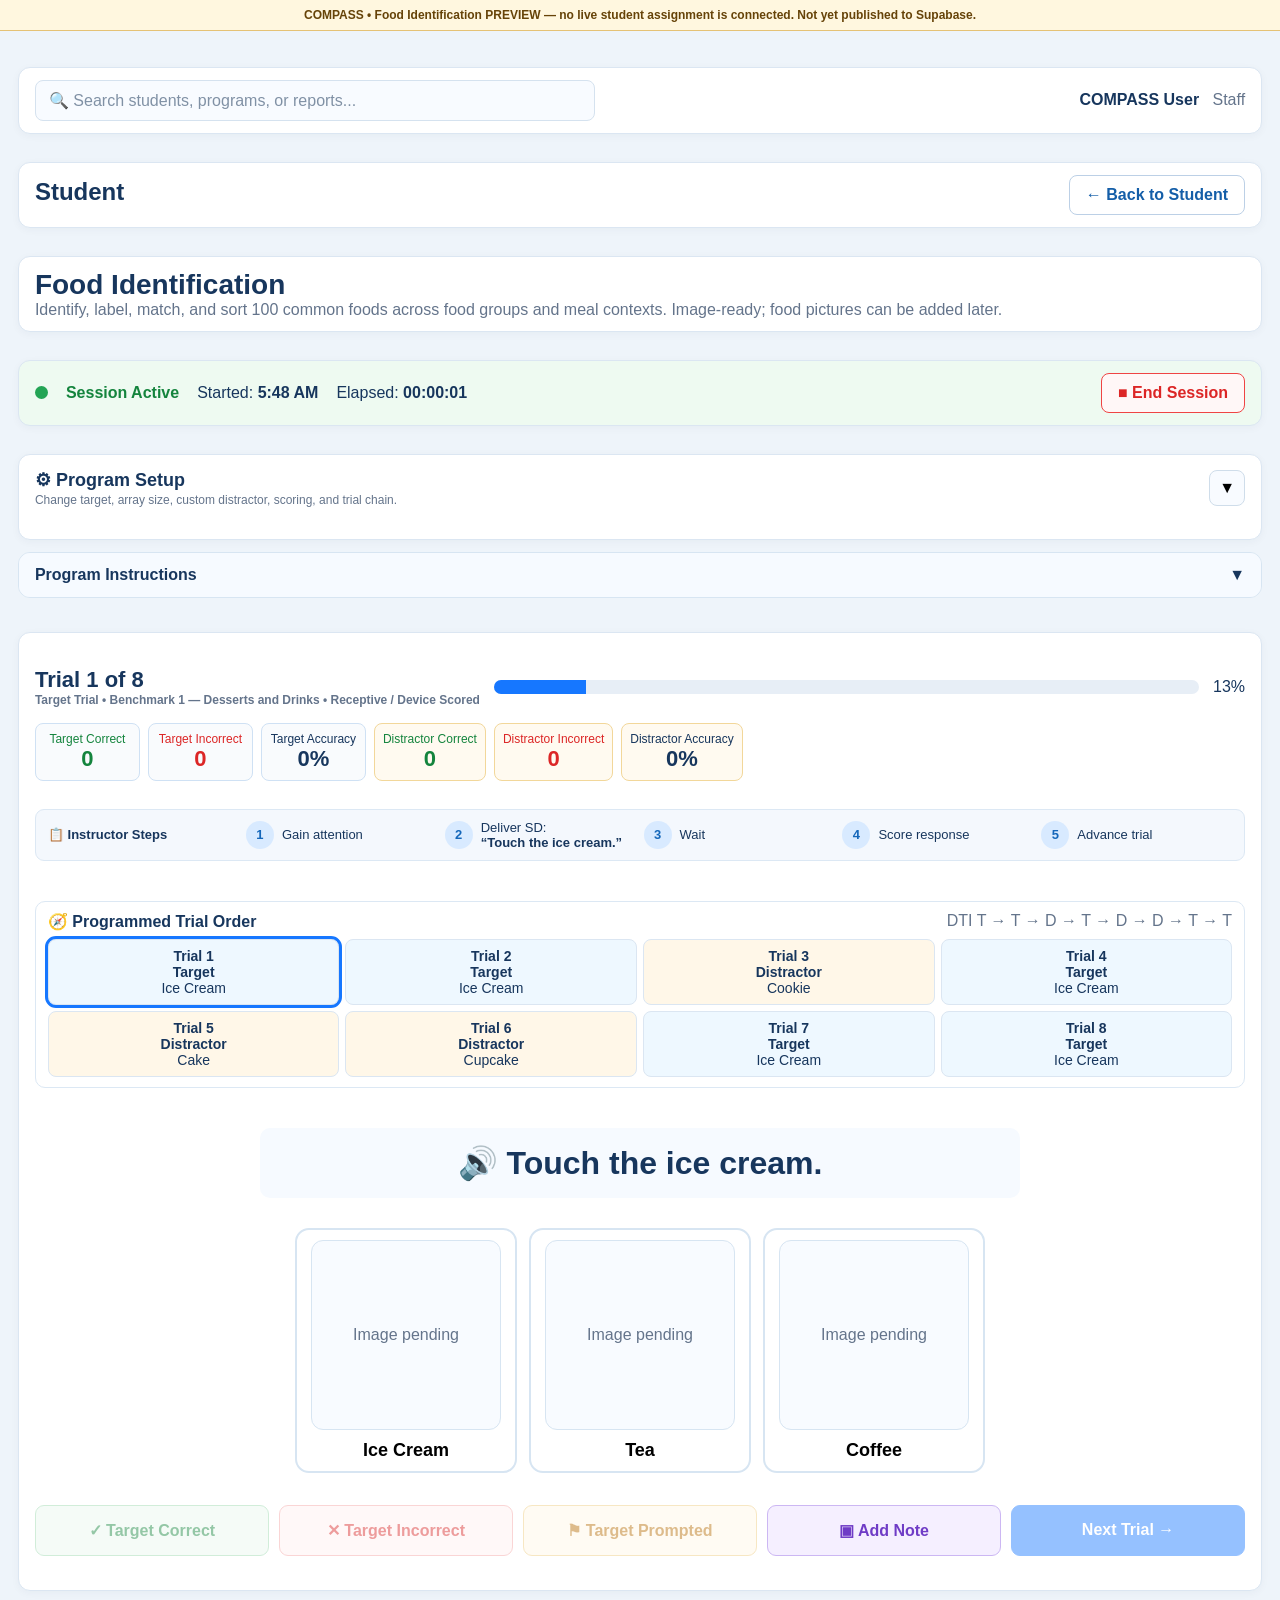
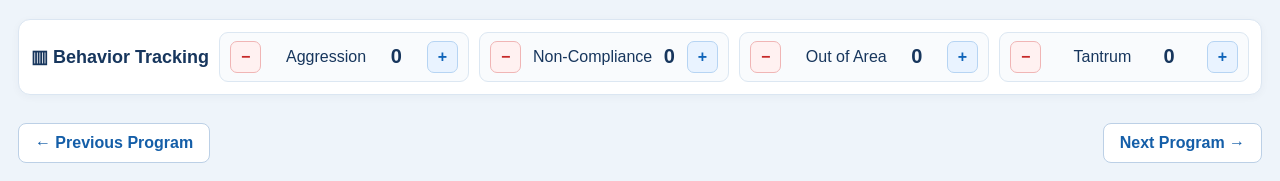
==== commit 0fe57d78: "Show food labels in real-object Matching mode" ====
--- a/food-identification-real-objects-preview.html
+++ b/food-identification-real-objects-preview.html
@@ -1812,7 +1812,7 @@
 </script>
 
 <style id="food-identification-v1-style">
-.food-setup-grid{display:grid!important;grid-template-columns:1fr 1.35fr 1fr 1fr 1fr 1.1fr!important;grid-template-rows:repeat(2,auto);gap:8px 10px!important;align-items:end}.food-setup-grid .setup-field{min-width:0}.food-setup-grid .setup-field label{white-space:nowrap;overflow:hidden;text-overflow:ellipsis}.food-setup-grid select,.food-setup-grid input{min-width:0}.food-custom-field{grid-column:span 2}.food-custom-row{display:flex;align-items:center;gap:6px;min-height:42px;border:1px solid #cfddea;background:#f8fbff;border-radius:8px;padding:4px 6px}.food-custom-row label{display:flex!important;align-items:center;gap:5px;margin:0!important}.food-custom-row input{width:auto!important}.food-custom-row select{flex:1;min-width:0}.food-actions{display:flex!important;gap:6px;justify-content:flex-end}.food-field-disabled{opacity:.5}#foodInstructions{margin:12px 0 16px;border:1px solid #d7e5f2;border-radius:12px;background:#fff;overflow:hidden}#foodInstructions summary{cursor:pointer;padding:13px 16px;font-weight:850;color:#17365d;background:#f6faff;display:flex;justify-content:space-between;list-style:none}#foodInstructions summary::-webkit-details-marker{display:none}.food-ins{padding:14px 18px;line-height:1.45;color:#24384d}.food-card{width:min(720px,100%);margin:0 auto 14px;padding:18px;border:2px solid #d7e5f2;border-radius:16px;background:#fff;text-align:center}.food-img{width:min(320px,70vw);aspect-ratio:1;margin:auto;border:1px solid #d7e5f2;border-radius:12px;background:#f8fbff;display:grid;place-items:center;overflow:hidden}.food-img img{width:100%;height:100%;object-fit:cover}.food-name{font-size:22px;font-weight:850;margin-top:10px}.food-grid{display:grid;gap:12px;width:100%;margin:auto}.food-choice{min-height:150px;border:2px solid #d7e5f2;border-radius:14px;background:#fff;padding:10px;cursor:pointer}.food-choice .food-img{width:min(100%,190px)}.food-choice .food-name{font-size:18px}.food-real-objects .food-choice{min-height:80px;display:grid;place-items:center}.food-real-objects .food-choice .food-name{font-size:clamp(18px,2vw,24px);margin:0}.food-real-objects .food-card .food-name{margin:0;font-size:clamp(23px,2.5vw,34px)}.food-real-objects .matching-sample .stimulus-frame,.food-real-objects .matching-choice .stimulus-frame{display:none!important}.food-real-objects .matching-sample .stimulus-name,.food-real-objects .matching-choice .stimulus-name{margin:0}.food-real-objects .matching-sample,.food-real-objects .matching-choice{min-height:80px}.food-real-objects .food-provider-note{margin-top:14px}.food-sort-bins{display:grid;grid-template-columns:1fr 1fr;gap:12px;width:min(900px,100%);margin:12px auto}.food-sort-bin{min-height:90px;border:2px solid #bcd0e6;border-radius:14px;background:#f8fbff;color:#17365d;font-weight:850;font-size:22px;cursor:pointer}@media(max-width:900px){.food-setup-grid{grid-template-columns:1fr 1.2fr .9fr .9fr .9fr 1fr!important;gap:5px 6px!important}.food-setup-grid label{font-size:10px!important}.food-setup-grid select,.food-setup-grid input{font-size:11px;padding:7px 6px}.food-actions button{font-size:10px;padding:8px 6px}}@media(max-width:620px){.food-setup-grid{grid-template-columns:repeat(2,minmax(0,1fr))!important}.food-custom-field,.food-actions{grid-column:1/-1}.food-sort-bins{grid-template-columns:1fr}}
+.food-setup-grid{display:grid!important;grid-template-columns:1fr 1.35fr 1fr 1fr 1fr 1.1fr!important;grid-template-rows:repeat(2,auto);gap:8px 10px!important;align-items:end}.food-setup-grid .setup-field{min-width:0}.food-setup-grid .setup-field label{white-space:nowrap;overflow:hidden;text-overflow:ellipsis}.food-setup-grid select,.food-setup-grid input{min-width:0}.food-custom-field{grid-column:span 2}.food-custom-row{display:flex;align-items:center;gap:6px;min-height:42px;border:1px solid #cfddea;background:#f8fbff;border-radius:8px;padding:4px 6px}.food-custom-row label{display:flex!important;align-items:center;gap:5px;margin:0!important}.food-custom-row input{width:auto!important}.food-custom-row select{flex:1;min-width:0}.food-actions{display:flex!important;gap:6px;justify-content:flex-end}.food-field-disabled{opacity:.5}#foodInstructions{margin:12px 0 16px;border:1px solid #d7e5f2;border-radius:12px;background:#fff;overflow:hidden}#foodInstructions summary{cursor:pointer;padding:13px 16px;font-weight:850;color:#17365d;background:#f6faff;display:flex;justify-content:space-between;list-style:none}#foodInstructions summary::-webkit-details-marker{display:none}.food-ins{padding:14px 18px;line-height:1.45;color:#24384d}.food-card{width:min(720px,100%);margin:0 auto 14px;padding:18px;border:2px solid #d7e5f2;border-radius:16px;background:#fff;text-align:center}.food-img{width:min(320px,70vw);aspect-ratio:1;margin:auto;border:1px solid #d7e5f2;border-radius:12px;background:#f8fbff;display:grid;place-items:center;overflow:hidden}.food-img img{width:100%;height:100%;object-fit:cover}.food-name{font-size:22px;font-weight:850;margin-top:10px}.food-grid{display:grid;gap:12px;width:100%;margin:auto}.food-choice{min-height:150px;border:2px solid #d7e5f2;border-radius:14px;background:#fff;padding:10px;cursor:pointer}.food-choice .food-img{width:min(100%,190px)}.food-choice .food-name{font-size:18px}.food-real-objects .food-choice{min-height:80px;display:grid;place-items:center}.food-real-objects .food-choice .food-name{font-size:clamp(18px,2vw,24px);margin:0}.food-real-objects .food-card .food-name{margin:0;font-size:clamp(23px,2.5vw,34px)}.food-real-objects .matching-sample .stimulus-frame,.food-real-objects .matching-choice .stimulus-frame{display:none!important}.food-real-objects .matching-workspace .stimulus-name{display:block!important}.food-real-objects .matching-sample .stimulus-name,.food-real-objects .matching-choice .stimulus-name{margin:0}.food-real-objects .matching-sample,.food-real-objects .matching-choice{min-height:80px}.food-real-objects .food-provider-note{margin-top:14px}.food-sort-bins{display:grid;grid-template-columns:1fr 1fr;gap:12px;width:min(900px,100%);margin:12px auto}.food-sort-bin{min-height:90px;border:2px solid #bcd0e6;border-radius:14px;background:#f8fbff;color:#17365d;font-weight:850;font-size:22px;cursor:pointer}@media(max-width:900px){.food-setup-grid{grid-template-columns:1fr 1.2fr .9fr .9fr .9fr 1fr!important;gap:5px 6px!important}.food-setup-grid label{font-size:10px!important}.food-setup-grid select,.food-setup-grid input{font-size:11px;padding:7px 6px}.food-actions button{font-size:10px;padding:8px 6px}}@media(max-width:620px){.food-setup-grid{grid-template-columns:repeat(2,minmax(0,1fr))!important}.food-custom-field,.food-actions{grid-column:1/-1}.food-sort-bins{grid-template-columns:1fr}}
 </style>
 <script id="food-identification-v1">
 (function(){
@@ -1835,7 +1835,7 @@
 function receptive(){const c=document.getElementById('choices'),q=current();c.hidden=false;c.innerHTML='';c.style.gridTemplateColumns='1fr';if(q.unavailable){c.innerHTML='<div class="empty-state">No mastered Food Identification target is recorded.</div>';return}const correct=q.foodTarget,src=bpool().filter(t=>t.name!==correct.name),n=Math.max(1,Number(arraySel.value||3)-1),shown=shuffle([correct,...shuffle(src.length?src:foods.filter(t=>t.name!==correct.name)).slice(0,n)]),wrap=document.createElement('div');wrap.className='food-grid';wrap.style.gridTemplateColumns='repeat('+Math.min(shown.length,innerWidth<=700?2:4)+',minmax(0,1fr))';shown.forEach(t=>{const b=document.createElement('button');b.type='button';b.className='food-choice';b.innerHTML=cardMarkup(t);b.onclick=()=>{if(lastScored)return;const ok=t.name===correct.name;record(ok?'correct':'incorrect');lastScored=true;toast(ok?'Correct':'Incorrect');setTimeout(()=>advance(),350)};wrap.appendChild(b)});c.appendChild(wrap)}
 function expressive(){const c=document.getElementById('choices'),q=current();c.hidden=false;c.innerHTML='';c.style.gridTemplateColumns='1fr';c.style.maxWidth='720px';if(q.unavailable){c.innerHTML='<div class="empty-state">No mastered Food Identification target is recorded.</div>';return}const t=q.foodTarget,d=document.createElement('div');d.className='food-card';d.innerHTML=cardMarkup(t)+'<div class="food-provider-note">Ask <b>“What is this?”</b> and score below.</div>';c.appendChild(d)}
 function sorting(){const c=document.getElementById('choices'),q=current();c.hidden=false;c.innerHTML='';c.style.gridTemplateColumns='1fr';c.style.maxWidth='900px';if(q.unavailable){c.innerHTML='<div class="empty-state">No mastered Food Identification target is recorded.</div>';return}const t=q.foodTarget,yes=hasCat(t,sortCategory),d=document.createElement('div');d.className='food-card';d.innerHTML=cardMarkup(t)+'<div style="margin-top:12px;font-weight:800">Does this belong in '+sLabel()+'?</div>';c.appendChild(d);const bins=document.createElement('div');bins.className='food-sort-bins';bins.innerHTML='<button class="food-sort-bin" data-v="1">'+sLabel()+'</button><button class="food-sort-bin" data-v="0">Other Food</button>';bins.querySelectorAll('button').forEach(b=>b.onclick=()=>{if(lastScored)return;const ok=(b.dataset.v==='1')===yes;record(ok?'correct':'incorrect');lastScored=true;toast(ok?'Correct':'Incorrect');setTimeout(()=>advance(),350)});c.appendChild(bins)}
-renderChoices=function(){const q=current();if(!q){baseChoices();return}if(skill.value==='Receptive')return receptive();if(skill.value==='Expressive')return expressive();if(skill.value==='Sorting/Classifying')return sorting();baseChoices()};renderOrder=function(){const x=document.getElementById('trialOrder');x.innerHTML='';x.classList.toggle('eight-trials',plan.length===8);plan.forEach((q,i)=>{const b=document.createElement('div');b.id='order'+i;b.className='orderbox '+(q.type==='Distractor'?'distractor':'target');b.innerHTML='<span class="n">Trial '+(i+1)+'</span><b>'+q.type+'</b><br>'+(q.foodTarget?.name||'N/A');x.appendChild(b)});const note=document.querySelector('.trialorder-head .muted');if(note)note.textContent=chainSel.value==='CIRCUIT'?'Randomized Circuit · '+plan.length+' targets':'DTI '+chain.join(' → ')};renderTrial=function(){baseTrial();const q=current();if(!q)return;let sd=skill.value==='Receptive'?'Touch the '+String(q.foodTarget?.name||'food').toLowerCase()+'.':skill.value==='Expressive'?'What is this?':skill.value==='Matching'?(CONFIG.matching_sd||'Match the same food.'):'Sort this food into '+sLabel()+' or Other Food.';document.getElementById('trialType').textContent=q.type+' Trial • '+(skill.value==='Sorting/Classifying'?('Sorting · '+sLabel()):bLabel())+' • '+skill.value+(scoringSel.value==='staff'?' / Staff Scored':' / Device Scored');document.getElementById('instruction').textContent=sd;document.getElementById('sdText').textContent='“'+sd+'”';['correctBtn','incorrectBtn','promptedBtn'].forEach(id=>document.getElementById(id).disabled=!manualTrial()||lastScored);document.getElementById('nextBtn').disabled=!manualTrial()||!lastScored};advance=function(){return baseAdvance()};
+renderChoices=function(){const q=current();if(!q){baseChoices();return}if(skill.value==='Receptive')return receptive();if(skill.value==='Expressive')return expressive();if(skill.value==='Sorting/Classifying')return sorting();baseChoices();if(realObjects&&skill.value==='Matching'){const help=document.querySelector('.matching-help');if(help)help.textContent='Present the real food objects. Labels identify the sample and matching choices.'}};renderOrder=function(){const x=document.getElementById('trialOrder');x.innerHTML='';x.classList.toggle('eight-trials',plan.length===8);plan.forEach((q,i)=>{const b=document.createElement('div');b.id='order'+i;b.className='orderbox '+(q.type==='Distractor'?'distractor':'target');b.innerHTML='<span class="n">Trial '+(i+1)+'</span><b>'+q.type+'</b><br>'+(q.foodTarget?.name||'N/A');x.appendChild(b)});const note=document.querySelector('.trialorder-head .muted');if(note)note.textContent=chainSel.value==='CIRCUIT'?'Randomized Circuit · '+plan.length+' targets':'DTI '+chain.join(' → ')};renderTrial=function(){baseTrial();const q=current();if(!q)return;let sd=skill.value==='Receptive'?'Touch the '+String(q.foodTarget?.name||'food').toLowerCase()+'.':skill.value==='Expressive'?'What is this?':skill.value==='Matching'?(CONFIG.matching_sd||'Match the same food.'):'Sort this food into '+sLabel()+' or Other Food.';document.getElementById('trialType').textContent=q.type+' Trial • '+(skill.value==='Sorting/Classifying'?('Sorting · '+sLabel()):bLabel())+' • '+skill.value+(scoringSel.value==='staff'?' / Staff Scored':' / Device Scored');document.getElementById('instruction').textContent=sd;document.getElementById('sdText').textContent='“'+sd+'”';['correctBtn','incorrectBtn','promptedBtn'].forEach(id=>document.getElementById(id).disabled=!manualTrial()||lastScored);document.getElementById('nextBtn').disabled=!manualTrial()||!lastScored};advance=function(){return baseAdvance()};
 updatePreview=function(){const p=document.getElementById('setupPreview'),circ=chainSel.value==='CIRCUIT',scope=skill.value==='Sorting/Classifying'?('Sorting = '+sLabel()):bLabel(),dist=!circ&&customToggle.checked?(customSel.value==='__MASTERED__'?'Use Mastered Target':customSel.options[customSel.selectedIndex]?.text):'Off';p.innerHTML='<b>Current:</b> '+scope+' • '+(circ?'Circuit = '+pool().length+' randomized targets':'Target = '+(targetSel.value||'—'))+' • Skill = '+skill.value+' • Distractor = '+dist+' • Scoring = '+(scoringSel.value==='staff'?'Staff':'Device')+' • Materials = '+(materialsSel.value==='real_objects'?'Real Objects':'Pictures')+' • Mastery = '+(mastery.value||80)+'%'};
 function applyFood(silent){realObjects=materialsSel.value==='real_objects';document.body.classList.toggle('food-real-objects',realObjects);benchmark=Number(bench.value)||1;sortCategory=sortSel.value||sortCategory;target=targetSel.value||target;arraySize=Number(arraySel.value||3);customEnabled=customToggle.checked;customDistractor=customSel.value;sync();trial=0;lastScored=false;tc=ti=tp=dc=di=dp=0;buildPlan();renderAll();updatePreview();if(!silent)toast((chainSel.value==='CIRCUIT'?'Randomized Circuit':'Food setup')+' applied')}applySetup=function(silent=false){applyFood(silent)};saveSetup=function(){try{localStorage.setItem(storageKey()+':foodSetup',JSON.stringify({benchmark:bench.value,target:targetSel.value,chain:chainSel.value,skill:skill.value,custom:customToggle.checked,distractor:customSel.value,array:arraySel.value,materials:materialsSel.value,sort:sortSel.value,goal:goalSel.value,mastery:mastery.value}));toast('Setup saved')}catch(e){}applyFood(true)};
 function instructions(){if(document.getElementById('foodInstructions'))return;const d=document.createElement('details');d.id='foodInstructions';d.innerHTML='<summary>Program Instructions <span>▼</span></summary><div class="food-ins"><b>Purpose:</b> identify, label, match, and classify common foods.<br><br><b>Receptive:</b> touch the named food. <b>Expressive:</b> name the displayed food. <b>Matching:</b> match the same food. <b>Sorting/Classifying:</b> choose a Sorting Subcategory and sort each food into that category or Other Food.<br><br><b>Circuit:</b> runs the entire active benchmark, or the entire selected sorting subcategory, once in a newly randomized order; the immediately previous full order will not repeat.<br><br><b>Mastered distractors:</b> turn on Custom Distractor and select Use Mastered Target to insert learner-specific mastered Food Identification targets into D trials.<br><br><b>Materials:</b> In Program Setup select Pictures to show available food photos, or Real Objects to remove all picture boxes while keeping the food labels. Present the corresponding real foods or objects to the learner; staff use the labels to identify each target. All existing trials and scoring controls remain available.</div>';d.addEventListener('toggle',()=>d.querySelector('summary span').textContent=d.open?'▲':'▼');document.querySelector('.program-setup').insertAdjacentElement('afterend',d)}
